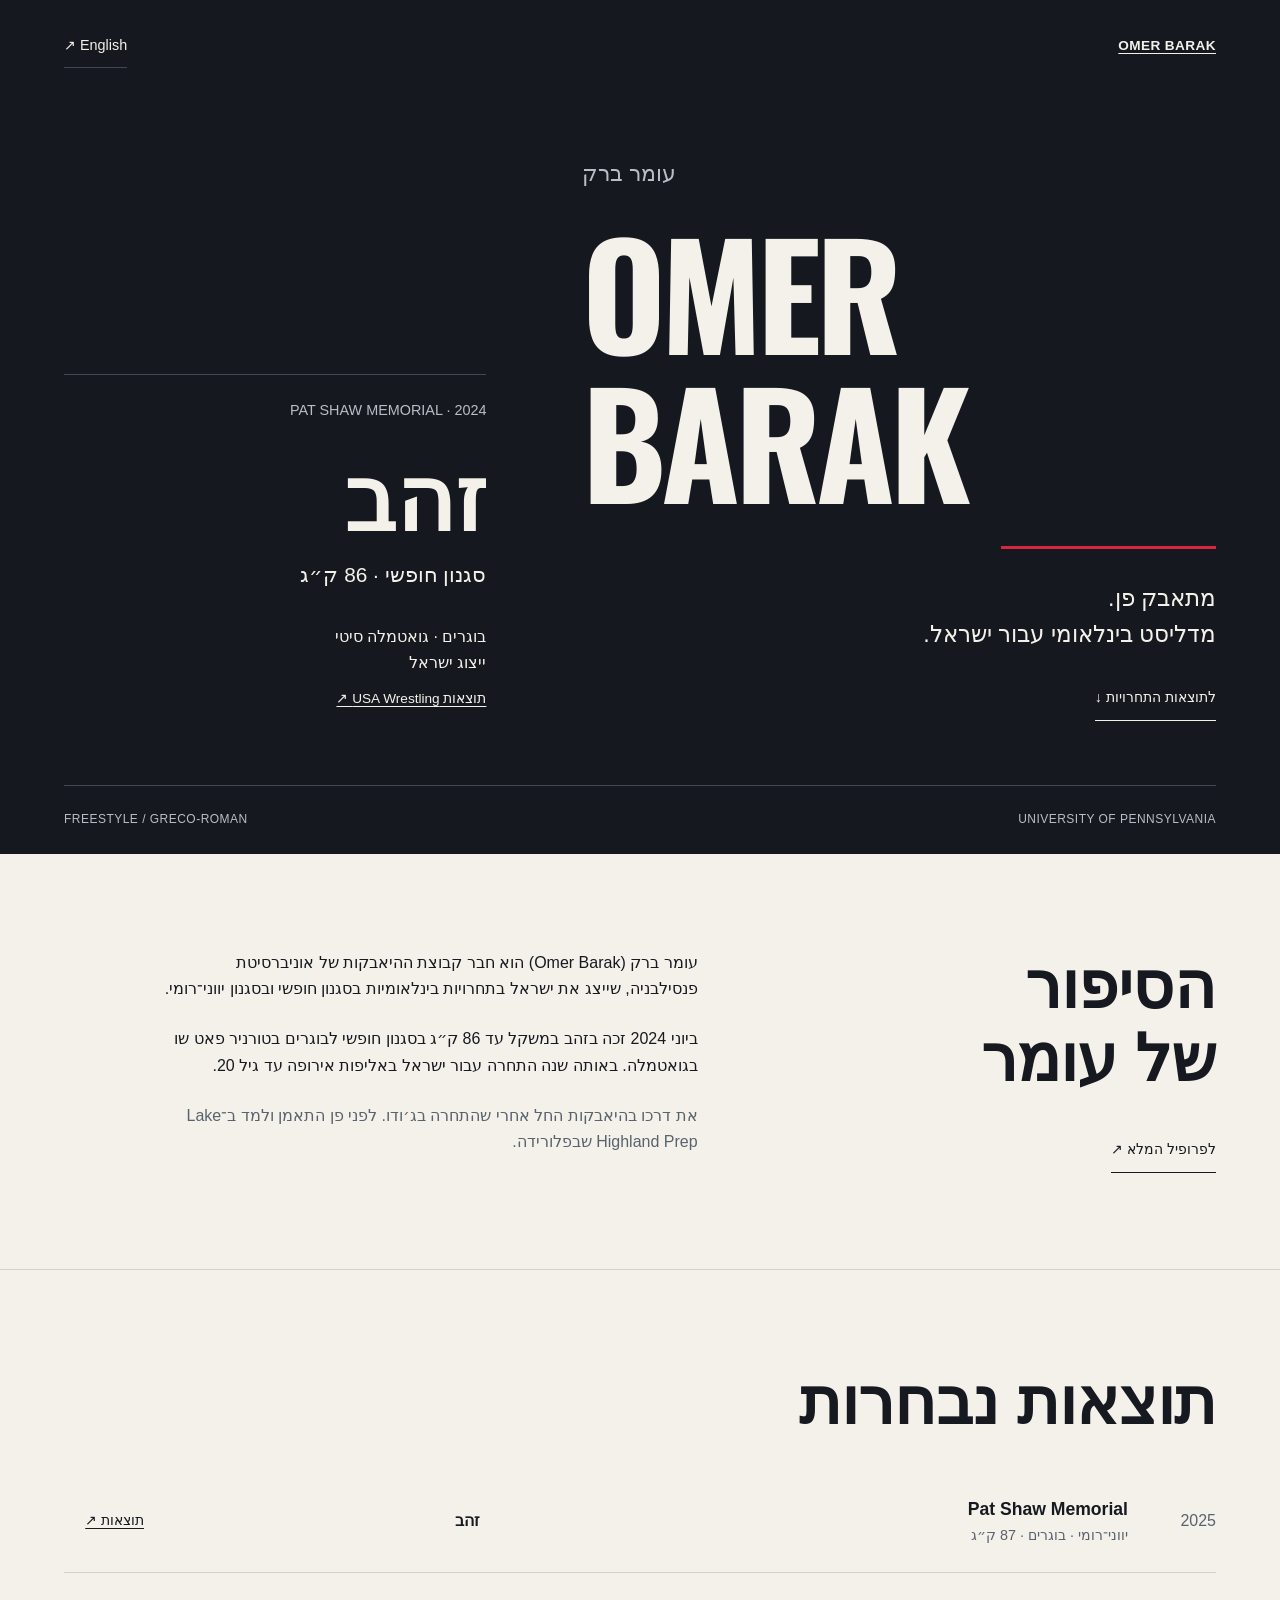
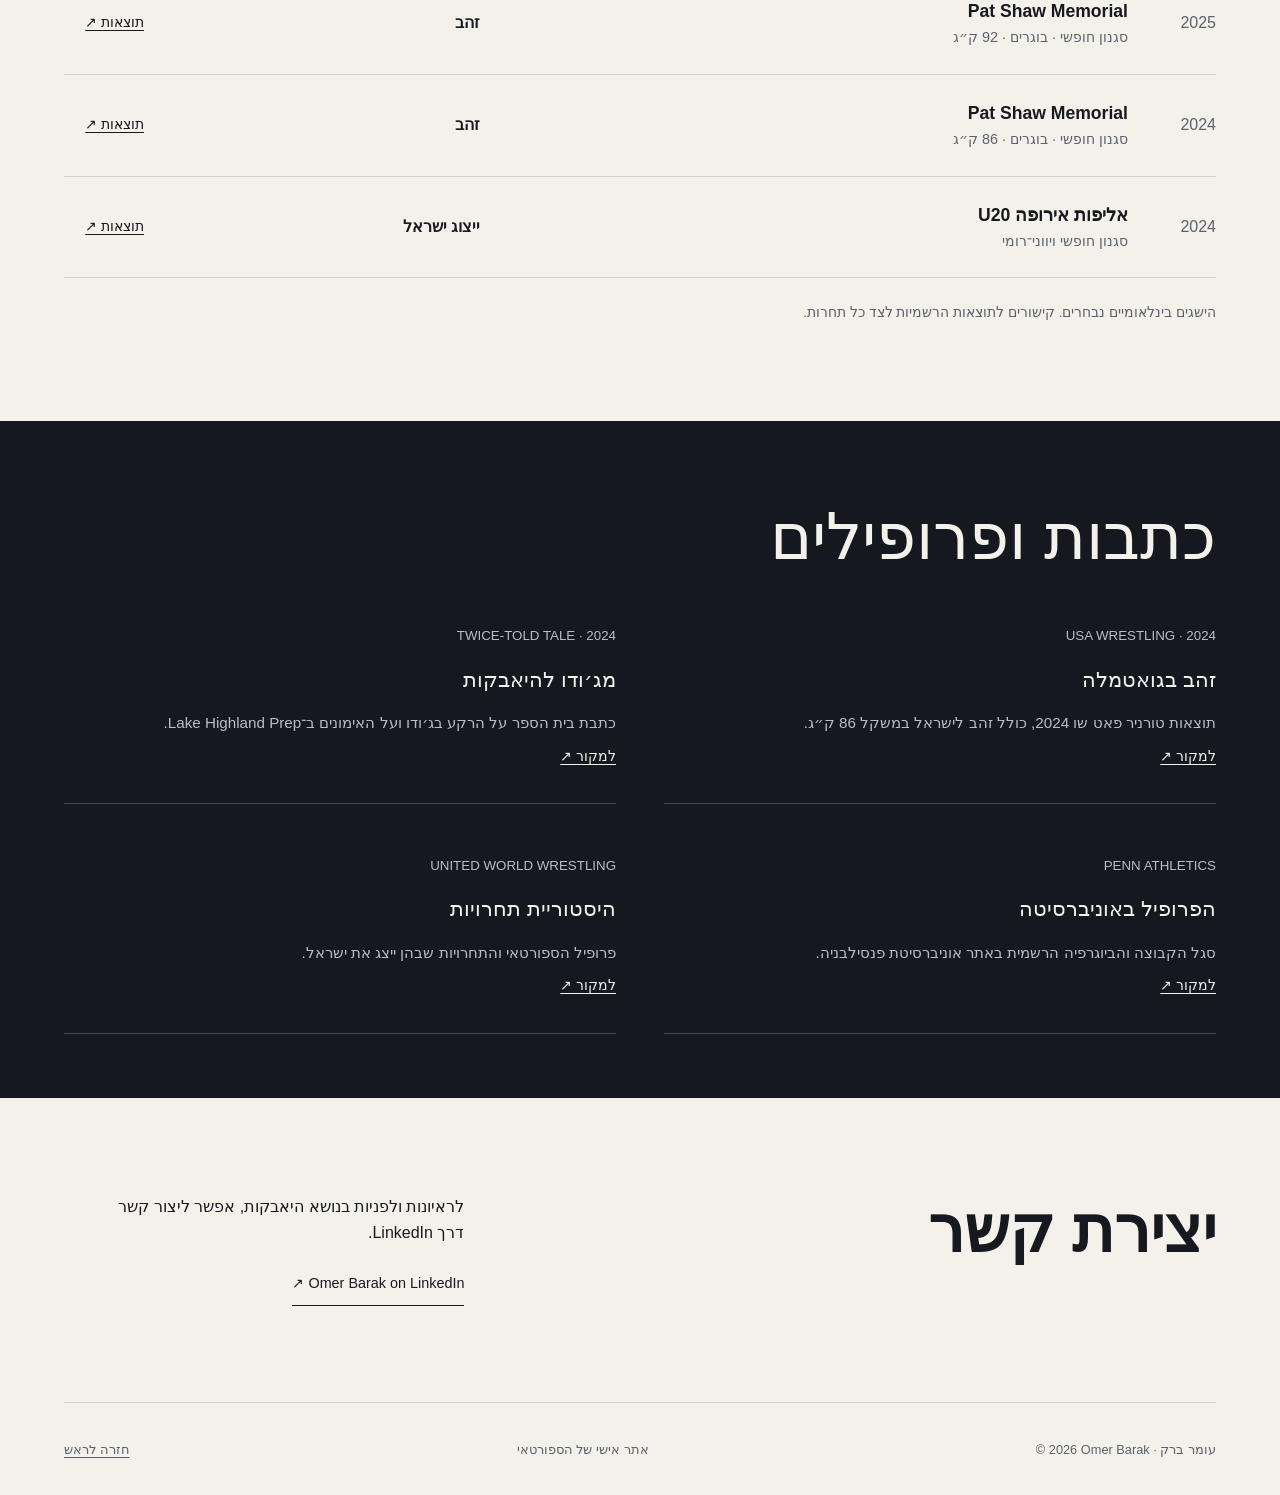
==== he/index.html @ 81576418 "Build bilingual Omer Barak athlete website" ====
<!doctype html>
<html lang="he" dir="rtl">
<head><meta charset="utf-8"><meta name="viewport" content="width=device-width,initial-scale=1">
<title>עומר ברק (Omer Barak) | היאבקות, ישראל ופן</title><meta name="description" content="עומר ברק (Omer Barak), מתאבק אוניברסיטת פנסילבניה שייצג את ישראל. הישגים בינלאומיים, תוצאות וכתבות."><meta name="robots" content="index,follow">
<link rel="canonical" href="https://omerbarak2005.github.io/omer-barak-wrestling/he/"><link rel="alternate" hreflang="en" href="https://omerbarak2005.github.io/omer-barak-wrestling/"><link rel="alternate" hreflang="he" href="https://omerbarak2005.github.io/omer-barak-wrestling/he/"><link rel="alternate" hreflang="x-default" href="https://omerbarak2005.github.io/omer-barak-wrestling/">
<meta property="og:type" content="profile"><meta property="og:title" content="עומר ברק (Omer Barak) | היאבקות, ישראל ופן"><meta property="og:description" content="עומר ברק (Omer Barak), מתאבק אוניברסיטת פנסילבניה שייצג את ישראל. הישגים בינלאומיים, תוצאות וכתבות."><meta property="og:url" content="https://omerbarak2005.github.io/omer-barak-wrestling/he/"><meta property="og:site_name" content="Omer Barak"><meta property="og:locale" content="he_IL"><meta name="twitter:card" content="summary_large_image"><meta property="og:image" content="https://omerbarak2005.github.io/omer-barak-wrestling/social.png"><meta property="og:image:width" content="1200"><meta property="og:image:height" content="630"><meta property="og:image:alt" content="Omer Barak, Penn wrestling and Israel">
<link rel="icon" href="../favicon.svg" type="image/svg+xml"><link rel="preconnect" href="https://fonts.googleapis.com"><link rel="preconnect" href="https://fonts.gstatic.com" crossorigin><link href="https://fonts.googleapis.com/css2?family=Libre+Franklin:wght@400;500;600;700&family=Oswald:wght@500;600;700&display=swap" rel="stylesheet"><link rel="stylesheet" href="../style.css">
<script type="application/ld+json">{"@context": "https://schema.org", "@graph": [{"@type": "Person", "@id": "https://omerbarak2005.github.io/omer-barak-wrestling/#omer-barak", "name": "Omer Barak", "alternateName": "עומר ברק", "url": "https://omerbarak2005.github.io/omer-barak-wrestling/", "description": "Penn wrestler who has represented Israel internationally.", "memberOf": {"@type": "SportsTeam", "name": "University of Pennsylvania Wrestling"}, "sameAs": ["https://pennathletics.com/sports/wrestling/roster/omer-barak/26127", "https://uww.org/athletes-results/omer-barak-195682-profile", "https://www.linkedin.com/in/omerbarak2005"]}, {"@type": "ProfilePage", "@id": "https://omerbarak2005.github.io/omer-barak-wrestling/he/#page", "url": "https://omerbarak2005.github.io/omer-barak-wrestling/he/", "inLanguage": "he", "name": "עומר ברק (Omer Barak) | היאבקות, ישראל ופן", "mainEntity": {"@id": "https://omerbarak2005.github.io/omer-barak-wrestling/#omer-barak"}}]}</script></head>
<body><a class="skip" href="#main">דלגו לתוכן</a>
<div class="dark"><header class="wrap nav"><a class="wordmark" href="../he/" dir="ltr">OMER BARAK</a><a class="lang" href="../" lang="en">English ↗</a></header></div>
<main id="main"><div class="dark"><section class="wrap hero" aria-label="פרופיל הספורטאי"><div><p class="name-he" dir="ltr">עומר ברק</p><h1 dir="ltr"><span>OMER</span><span>BARAK</span></h1><div class="baseline"></div><p class="lead">מתאבק פן.<br>מדליסט בינלאומי עבור ישראל.</p><a href="#results" class="button">לתוצאות התחרויות ↓</a></div><aside class="result-focus"><p class="event">PAT SHAW MEMORIAL · 2024</p><strong>זהב</strong><p class="weight">סגנון חופשי · 86 ק״ג</p><p>בוגרים · גואטמלה סיטי<br>ייצוג ישראל</p><a href="https://www.themat.com/news/2024/june/08/lavallee-conner-claim-golds-as-five-usa-athletes-win-medal-at-pat-shaw-memorial-in-guatemala" class="source">תוצאות USA Wrestling ↗</a></aside></section><div class="wrap"><div class="hero-bottom"><span>UNIVERSITY OF PENNSYLVANIA</span><span>FREESTYLE / GRECO-ROMAN</span></div></div></div>
<section class="wrap section intro"><div><h2>הסיפור של עומר</h2><a href="profile/" class="button">לפרופיל המלא ↗</a></div><div><p>עומר ברק (Omer Barak) הוא חבר קבוצת ההיאבקות של אוניברסיטת פנסילבניה, שייצג את ישראל בתחרויות בינלאומיות בסגנון חופשי ובסגנון יווני־רומי.</p><p>ביוני 2024 זכה בזהב במשקל עד 86 ק״ג בסגנון חופשי לבוגרים בטורניר פאט שו בגואטמלה. באותה שנה התחרה עבור ישראל באליפות אירופה עד גיל 20.</p><p class="secondary">את דרכו בהיאבקות החל אחרי שהתחרה בג׳ודו. לפני פן התאמן ולמד ב־Lake Highland Prep שבפלורידה.</p></div></section>
<section class="wrap section results" id="results"><h2>תוצאות נבחרות</h2><div class="result-row"><span class="result-year">2025</span><div class="result-main"><h3>Pat Shaw Memorial</h3><p>יווני־רומי · בוגרים · 87 ק״ג</p></div><span class="placing">זהב</span><a href="https://whatsmat.uww.org/daten.php?spid=5191899110E047649A017F557B4423ED" class="source">תוצאות ↗</a></div><div class="result-row"><span class="result-year">2025</span><div class="result-main"><h3>Pat Shaw Memorial</h3><p>סגנון חופשי · בוגרים · 92 ק״ג</p></div><span class="placing">זהב</span><a href="https://whatsmat.uww.org/daten.php?spid=5191899110E047649A017F557B4423ED" class="source">תוצאות ↗</a></div><div class="result-row"><span class="result-year">2024</span><div class="result-main"><h3>Pat Shaw Memorial</h3><p>סגנון חופשי · בוגרים · 86 ק״ג</p></div><span class="placing">זהב</span><a href="https://www.themat.com/news/2024/june/08/lavallee-conner-claim-golds-as-five-usa-athletes-win-medal-at-pat-shaw-memorial-in-guatemala" class="source">תוצאות ↗</a></div><div class="result-row"><span class="result-year">2024</span><div class="result-main"><h3>אליפות אירופה U20</h3><p>סגנון חופשי ויווני־רומי</p></div><span class="placing">ייצוג ישראל</span><a href="https://whatsmat.uww.org/daten.php?spid=5191899110E047649A017F557B4423ED" class="source">תוצאות ↗</a></div><p class="section-note">הישגים בינלאומיים נבחרים. קישורים לתוצאות הרשמיות לצד כל תחרות.</p></section>
<section class="dark coverage"><div class="wrap"><h2>כתבות ופרופילים</h2><div class="coverage-grid"><div class="coverage-item"><small>USA WRESTLING · 2024</small><h3>זהב בגואטמלה</h3><p>תוצאות טורניר פאט שו 2024, כולל זהב לישראל במשקל 86 ק״ג.</p><a href="https://www.themat.com/news/2024/june/08/lavallee-conner-claim-golds-as-five-usa-athletes-win-medal-at-pat-shaw-memorial-in-guatemala" class="source">למקור ↗</a></div><div class="coverage-item"><small>TWICE-TOLD TALE · 2024</small><h3>מג׳ודו להיאבקות</h3><p>כתבת בית הספר על הרקע בג׳ודו ועל האימונים ב־Lake Highland Prep.</p><a href="https://resources.finalsite.net/images/v1709041255/lhpsorg/sykvbr8eqyfkzq1mrn2i/Twice-ToldTale-March-2024.pdf#page=8" class="source">למקור ↗</a></div><div class="coverage-item"><small>PENN ATHLETICS</small><h3>הפרופיל באוניברסיטה</h3><p>סגל הקבוצה והביוגרפיה הרשמית באתר אוניברסיטת פנסילבניה.</p><a href="https://pennathletics.com/sports/wrestling/roster/omer-barak/26127" class="source">למקור ↗</a></div><div class="coverage-item"><small>UNITED WORLD WRESTLING</small><h3>היסטוריית תחרויות</h3><p>פרופיל הספורטאי והתחרויות שבהן ייצג את ישראל.</p><a href="https://uww.org/athletes-results/omer-barak-195682-profile" class="source">למקור ↗</a></div></div></div></section>
<section class="wrap section contact"><h2>יצירת קשר</h2><div><p>לראיונות ולפניות בנושא היאבקות, אפשר ליצור קשר דרך LinkedIn.</p><a href="https://www.linkedin.com/in/omerbarak2005" class="button">Omer Barak on LinkedIn ↗</a></div></section></main>
<div class="wrap"><footer><span dir="ltr">© 2026 Omer Barak · עומר ברק</span><span>אתר אישי של הספורטאי</span><a href="../he/" class="">חזרה לראש</a></footer></div></body></html>
---- style.css ----
/* Hallmark: Split Studio; editorial; Founder/Sport; N9 edge nav; Ft2 inline footer.
   Audience: people researching Omer; purpose: athlete identity and sourced results.
   Pre-emit critique: P5 H5 E4 S4 R5 V4. */
@import url('./tokens.css');
* { box-sizing: border-box; }
html { overflow-x: clip; scroll-behavior: smooth; }
body { margin: 0; overflow-x: clip; color: var(--color-ink); background: var(--color-paper); font-family: var(--font-body); font-size: 1rem; line-height: 1.65; -webkit-font-smoothing: antialiased; }
body:lang(he) { font-family: var(--font-hebrew); }
a { color: inherit; text-underline-offset: .25em; }
a:hover { text-decoration-thickness: 2px; }
a:active { opacity: .75; }
a:focus-visible { outline: 3px solid var(--color-focus); outline-offset: 5px; }
a[aria-disabled=true] { opacity: .5; pointer-events: none; }
h1,h2,h3,p,figure { margin: 0; }
h1,h2,h3 { font-style: normal; text-wrap: balance; overflow-wrap: anywhere; min-width: 0; }
p { text-wrap: pretty; }
.wrap { width: min(100%, 1440px); margin-inline: auto; padding-inline: var(--gutter); }
.dark { background: var(--color-dark); color: var(--color-paper); }
.skip { position: absolute; inset-block-start: -100px; inset-inline-start: var(--gutter); background: var(--color-paper); color: var(--color-ink); padding: var(--space-sm); z-index: 10; }
.skip:focus { inset-block-start: var(--space-sm); }
.nav { display: flex; align-items: center; justify-content: space-between; gap: var(--space-sm); padding-block: var(--space-md); }
.wordmark { font-weight: 700; font-size: .85rem; letter-spacing: .03em; }
.nav a, .button, footer a { display: inline-flex; align-items: center; min-height: 44px; white-space: nowrap; }
.lang { font-size: .9rem; text-decoration: none; border-bottom: 1px solid var(--color-dark-rule); }
.hero { padding-block: var(--space-xl) var(--space-2xl); display: grid; gap: var(--space-xl); }
.hero h1 { font-family: var(--font-display); font-size: clamp(5rem, 11.2vw, 10.75rem); font-weight: 700; line-height: 1.04; letter-spacing: -.035em; }
.hero h1 span { display: block; }
.name-he { font-family: var(--font-hebrew); font-size: 1.35rem; color: var(--color-muted-dark); margin-block-end: var(--space-md); }
.baseline { width: 34%; height: 3px; background: var(--color-accent); margin-block: var(--space-lg); }
.lead { font-size: clamp(1.1rem, 2vw, 1.45rem); max-width: 32rem; line-height: 1.55; }
.hero .button { margin-block-start: var(--space-md); }
.button { text-decoration: none; gap: var(--space-sm); padding-block: var(--space-xs); font-size: .9rem; border-bottom: 1px solid currentColor; transition: transform var(--dur-micro) var(--ease-out); }
.button:active { transform: scale(.96); }
.result-focus { align-self: end; border-top: 1px solid var(--color-dark-rule); padding-block-start: var(--space-md); }
.result-focus .event { color: var(--color-muted-dark); font-size: .9rem; }
.result-focus strong { display: block; font-family: var(--font-display); font-size: clamp(4.5rem, 7vw, 7rem); font-weight: 600; line-height: 1.15; margin-block: var(--space-sm); }
.result-focus .weight { font-size: 1.3rem; margin-block-end: var(--space-lg); }
.source { display: inline-flex; min-height: 44px; align-items: center; font-size: .85rem; }
.hero-bottom { display: flex; justify-content: space-between; gap: var(--space-sm); flex-wrap: wrap; border-top: 1px solid var(--color-dark-rule); padding-block: var(--space-md); color: var(--color-muted-dark); font-size: .75rem; letter-spacing: .04em; }
.section { padding-block: var(--space-2xl); }
.section h2 { font-family: var(--font-display); font-size: clamp(2.5rem, 5vw, 4rem); font-weight: 500; line-height: 1.15; margin-block-end: var(--space-lg); }
:lang(he) .section h2, :lang(he) .article h1 { font-family: var(--font-hebrew); font-weight: 700; }
.intro { display: grid; gap: var(--space-lg); }
.intro p { max-width: 60ch; }
.intro p+p { margin-block-start: var(--space-md); }
.secondary { color: var(--color-muted); }
.results { border-top: 1px solid var(--color-rule); }
.result-row { display: grid; grid-template-columns: 3.5rem minmax(0,1fr); gap: var(--space-xs) var(--space-md); padding-block: var(--space-md); border-bottom: 1px solid var(--color-rule); font-variant-numeric: tabular-nums; }
.result-year { color: var(--color-muted); }
.result-main h3 { font-size: 1.1rem; font-weight: 600; }
.result-main p { color: var(--color-muted); font-size: .9rem; }
.placing { grid-column: 2; font-weight: 600; }
.result-row .source { grid-column: 2; }
.section-note { font-size: .85rem; color: var(--color-muted); margin-block-start: var(--space-md); max-width: 65ch; }
.coverage { padding-block: var(--space-2xl); }
.coverage h2 { font-family: var(--font-display); font-size: clamp(2.5rem,5vw,4rem); font-weight: 500; margin-block-end: var(--space-lg); }
.coverage:lang(he) h2 { font-family: var(--font-hebrew); }
.coverage-grid { display: grid; gap: var(--space-lg); }
.coverage-item { padding-block-end: var(--space-md); border-bottom: 1px solid var(--color-dark-rule); }
.coverage-item small { color: var(--color-muted-dark); }
.coverage-item h3 { font-size: 1.3rem; margin-block: var(--space-sm); line-height: 1.4; font-weight: 500; }
.coverage-item p { color: var(--color-muted-dark); font-size: .95rem; }
.contact { display: flex; justify-content: space-between; align-items: start; flex-wrap: wrap; gap: var(--space-lg); }
.contact h2 { margin: 0; }
.contact p { max-width: 45ch; margin-block-end: var(--space-sm); }
footer { border-top: 1px solid var(--color-rule); display: flex; flex-wrap: wrap; justify-content: space-between; align-items: center; gap: var(--space-sm); padding-block: var(--space-md); font-size: .8rem; color: var(--color-muted); }
.article { max-width: 54rem; margin: auto; padding-block: var(--space-2xl); }
.article h1 { font-family: var(--font-display); font-size: clamp(2.5rem,6vw,4.8rem); line-height: 1.15; margin-block: var(--space-md) var(--space-xl); }
.article p { margin-block: var(--space-md); max-width: 65ch; }
.article .byline { color: var(--color-muted); font-size: .85rem; }
.article h2 { font-size: 1.35rem; margin-block-start: var(--space-xl); }
.article li { margin-block: var(--space-sm); }
@media(min-width:48rem) {
 .hero { grid-template-columns: minmax(0,1.5fr) minmax(0,1fr); gap: var(--space-3xl); padding-block: var(--space-2xl); }
 .intro { grid-template-columns: minmax(0,1fr) minmax(0,1.5fr); gap: var(--space-3xl); }
 .result-row { grid-template-columns: 4rem minmax(0,2fr) minmax(0,1fr) 5rem; align-items:center; }
 .placing,.result-row .source { grid-column: auto; }
 .coverage-grid { grid-template-columns: repeat(2,minmax(0,1fr)); gap: var(--space-xl); }
 .section { padding-block: var(--space-3xl); }
}
@media(prefers-reduced-motion:reduce) { html { scroll-behavior:auto; } *,*::before,*::after { transition:none!important; animation:none!important; } .button:active { transform:none; } }
@media print { .dark { background:var(--color-paper); color:var(--color-ink); } .nav,.hero-bottom,.button { display:none; } .section,.coverage { padding-block:var(--space-lg); } }
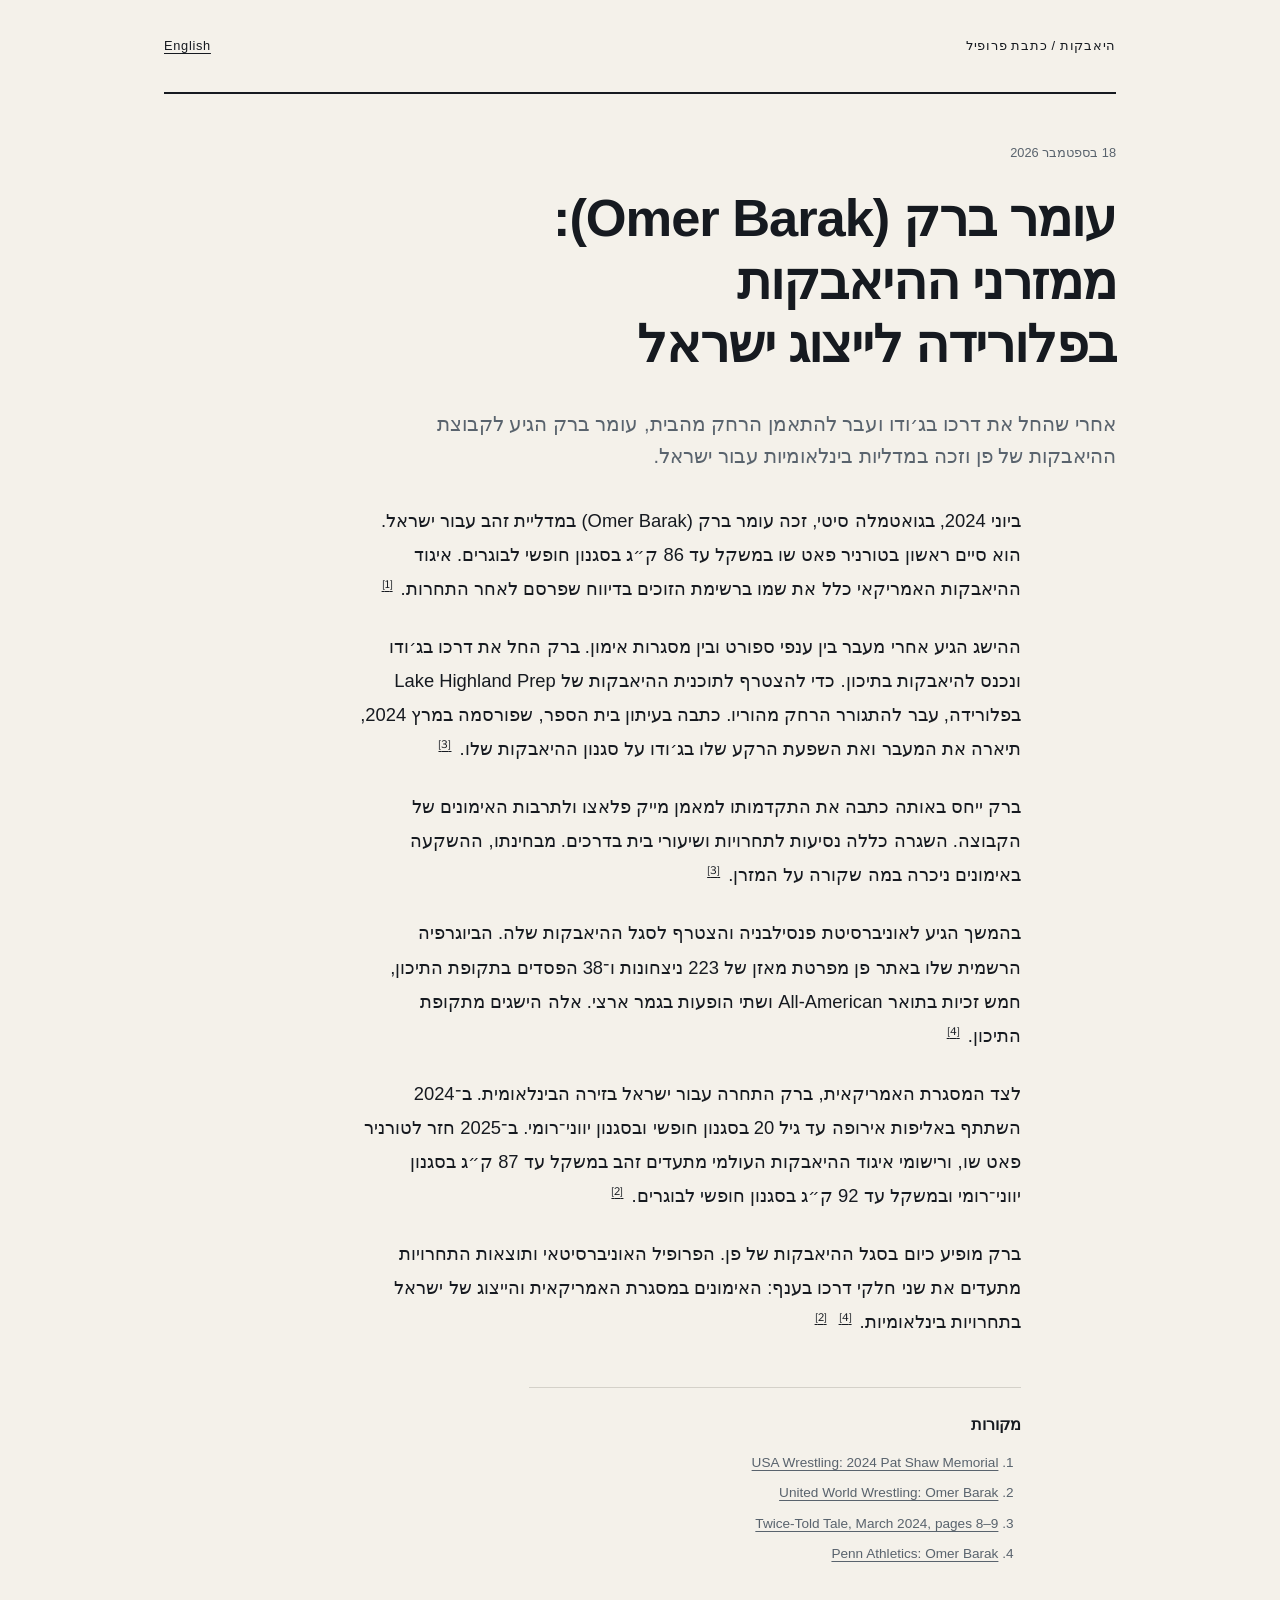
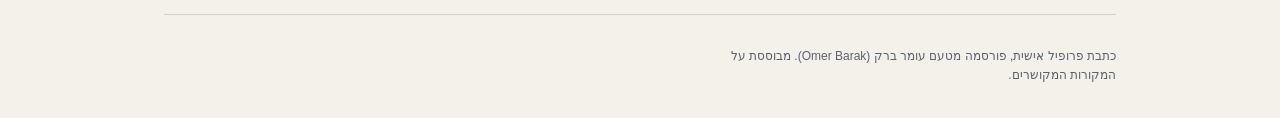
==== commit 6e897d81: "Replace athlete portfolio with bilingual feature article" ====
--- a/he/index.html
+++ b/he/index.html
@@ -1,16 +1,6 @@
-<!doctype html>
-<html lang="he" dir="rtl">
-<head><meta charset="utf-8"><meta name="viewport" content="width=device-width,initial-scale=1">
-<title>עומר ברק (Omer Barak) | היאבקות, ישראל ופן</title><meta name="description" content="עומר ברק (Omer Barak), מתאבק אוניברסיטת פנסילבניה שייצג את ישראל. הישגים בינלאומיים, תוצאות וכתבות."><meta name="robots" content="index,follow">
-<link rel="canonical" href="https://omerbarak2005.github.io/omer-barak-wrestling/he/"><link rel="alternate" hreflang="en" href="https://omerbarak2005.github.io/omer-barak-wrestling/"><link rel="alternate" hreflang="he" href="https://omerbarak2005.github.io/omer-barak-wrestling/he/"><link rel="alternate" hreflang="x-default" href="https://omerbarak2005.github.io/omer-barak-wrestling/">
-<meta property="og:type" content="profile"><meta property="og:title" content="עומר ברק (Omer Barak) | היאבקות, ישראל ופן"><meta property="og:description" content="עומר ברק (Omer Barak), מתאבק אוניברסיטת פנסילבניה שייצג את ישראל. הישגים בינלאומיים, תוצאות וכתבות."><meta property="og:url" content="https://omerbarak2005.github.io/omer-barak-wrestling/he/"><meta property="og:site_name" content="Omer Barak"><meta property="og:locale" content="he_IL"><meta name="twitter:card" content="summary_large_image"><meta property="og:image" content="https://omerbarak2005.github.io/omer-barak-wrestling/social.png"><meta property="og:image:width" content="1200"><meta property="og:image:height" content="630"><meta property="og:image:alt" content="Omer Barak, Penn wrestling and Israel">
-<link rel="icon" href="../favicon.svg" type="image/svg+xml"><link rel="preconnect" href="https://fonts.googleapis.com"><link rel="preconnect" href="https://fonts.gstatic.com" crossorigin><link href="https://fonts.googleapis.com/css2?family=Libre+Franklin:wght@400;500;600;700&family=Oswald:wght@500;600;700&display=swap" rel="stylesheet"><link rel="stylesheet" href="../style.css">
-<script type="application/ld+json">{"@context": "https://schema.org", "@graph": [{"@type": "Person", "@id": "https://omerbarak2005.github.io/omer-barak-wrestling/#omer-barak", "name": "Omer Barak", "alternateName": "עומר ברק", "url": "https://omerbarak2005.github.io/omer-barak-wrestling/", "description": "Penn wrestler who has represented Israel internationally.", "memberOf": {"@type": "SportsTeam", "name": "University of Pennsylvania Wrestling"}, "sameAs": ["https://pennathletics.com/sports/wrestling/roster/omer-barak/26127", "https://uww.org/athletes-results/omer-barak-195682-profile", "https://www.linkedin.com/in/omerbarak2005"]}, {"@type": "ProfilePage", "@id": "https://omerbarak2005.github.io/omer-barak-wrestling/he/#page", "url": "https://omerbarak2005.github.io/omer-barak-wrestling/he/", "inLanguage": "he", "name": "עומר ברק (Omer Barak) | היאבקות, ישראל ופן", "mainEntity": {"@id": "https://omerbarak2005.github.io/omer-barak-wrestling/#omer-barak"}}]}</script></head>
-<body><a class="skip" href="#main">דלגו לתוכן</a>
-<div class="dark"><header class="wrap nav"><a class="wordmark" href="../he/" dir="ltr">OMER BARAK</a><a class="lang" href="../" lang="en">English ↗</a></header></div>
-<main id="main"><div class="dark"><section class="wrap hero" aria-label="פרופיל הספורטאי"><div><p class="name-he" dir="ltr">עומר ברק</p><h1 dir="ltr"><span>OMER</span><span>BARAK</span></h1><div class="baseline"></div><p class="lead">מתאבק פן.<br>מדליסט בינלאומי עבור ישראל.</p><a href="#results" class="button">לתוצאות התחרויות ↓</a></div><aside class="result-focus"><p class="event">PAT SHAW MEMORIAL · 2024</p><strong>זהב</strong><p class="weight">סגנון חופשי · 86 ק״ג</p><p>בוגרים · גואטמלה סיטי<br>ייצוג ישראל</p><a href="https://www.themat.com/news/2024/june/08/lavallee-conner-claim-golds-as-five-usa-athletes-win-medal-at-pat-shaw-memorial-in-guatemala" class="source">תוצאות USA Wrestling ↗</a></aside></section><div class="wrap"><div class="hero-bottom"><span>UNIVERSITY OF PENNSYLVANIA</span><span>FREESTYLE / GRECO-ROMAN</span></div></div></div>
-<section class="wrap section intro"><div><h2>הסיפור של עומר</h2><a href="profile/" class="button">לפרופיל המלא ↗</a></div><div><p>עומר ברק (Omer Barak) הוא חבר קבוצת ההיאבקות של אוניברסיטת פנסילבניה, שייצג את ישראל בתחרויות בינלאומיות בסגנון חופשי ובסגנון יווני־רומי.</p><p>ביוני 2024 זכה בזהב במשקל עד 86 ק״ג בסגנון חופשי לבוגרים בטורניר פאט שו בגואטמלה. באותה שנה התחרה עבור ישראל באליפות אירופה עד גיל 20.</p><p class="secondary">את דרכו בהיאבקות החל אחרי שהתחרה בג׳ודו. לפני פן התאמן ולמד ב־Lake Highland Prep שבפלורידה.</p></div></section>
-<section class="wrap section results" id="results"><h2>תוצאות נבחרות</h2><div class="result-row"><span class="result-year">2025</span><div class="result-main"><h3>Pat Shaw Memorial</h3><p>יווני־רומי · בוגרים · 87 ק״ג</p></div><span class="placing">זהב</span><a href="https://whatsmat.uww.org/daten.php?spid=5191899110E047649A017F557B4423ED" class="source">תוצאות ↗</a></div><div class="result-row"><span class="result-year">2025</span><div class="result-main"><h3>Pat Shaw Memorial</h3><p>סגנון חופשי · בוגרים · 92 ק״ג</p></div><span class="placing">זהב</span><a href="https://whatsmat.uww.org/daten.php?spid=5191899110E047649A017F557B4423ED" class="source">תוצאות ↗</a></div><div class="result-row"><span class="result-year">2024</span><div class="result-main"><h3>Pat Shaw Memorial</h3><p>סגנון חופשי · בוגרים · 86 ק״ג</p></div><span class="placing">זהב</span><a href="https://www.themat.com/news/2024/june/08/lavallee-conner-claim-golds-as-five-usa-athletes-win-medal-at-pat-shaw-memorial-in-guatemala" class="source">תוצאות ↗</a></div><div class="result-row"><span class="result-year">2024</span><div class="result-main"><h3>אליפות אירופה U20</h3><p>סגנון חופשי ויווני־רומי</p></div><span class="placing">ייצוג ישראל</span><a href="https://whatsmat.uww.org/daten.php?spid=5191899110E047649A017F557B4423ED" class="source">תוצאות ↗</a></div><p class="section-note">הישגים בינלאומיים נבחרים. קישורים לתוצאות הרשמיות לצד כל תחרות.</p></section>
-<section class="dark coverage"><div class="wrap"><h2>כתבות ופרופילים</h2><div class="coverage-grid"><div class="coverage-item"><small>USA WRESTLING · 2024</small><h3>זהב בגואטמלה</h3><p>תוצאות טורניר פאט שו 2024, כולל זהב לישראל במשקל 86 ק״ג.</p><a href="https://www.themat.com/news/2024/june/08/lavallee-conner-claim-golds-as-five-usa-athletes-win-medal-at-pat-shaw-memorial-in-guatemala" class="source">למקור ↗</a></div><div class="coverage-item"><small>TWICE-TOLD TALE · 2024</small><h3>מג׳ודו להיאבקות</h3><p>כתבת בית הספר על הרקע בג׳ודו ועל האימונים ב־Lake Highland Prep.</p><a href="https://resources.finalsite.net/images/v1709041255/lhpsorg/sykvbr8eqyfkzq1mrn2i/Twice-ToldTale-March-2024.pdf#page=8" class="source">למקור ↗</a></div><div class="coverage-item"><small>PENN ATHLETICS</small><h3>הפרופיל באוניברסיטה</h3><p>סגל הקבוצה והביוגרפיה הרשמית באתר אוניברסיטת פנסילבניה.</p><a href="https://pennathletics.com/sports/wrestling/roster/omer-barak/26127" class="source">למקור ↗</a></div><div class="coverage-item"><small>UNITED WORLD WRESTLING</small><h3>היסטוריית תחרויות</h3><p>פרופיל הספורטאי והתחרויות שבהן ייצג את ישראל.</p><a href="https://uww.org/athletes-results/omer-barak-195682-profile" class="source">למקור ↗</a></div></div></div></section>
-<section class="wrap section contact"><h2>יצירת קשר</h2><div><p>לראיונות ולפניות בנושא היאבקות, אפשר ליצור קשר דרך LinkedIn.</p><a href="https://www.linkedin.com/in/omerbarak2005" class="button">Omer Barak on LinkedIn ↗</a></div></section></main>
-<div class="wrap"><footer><span dir="ltr">© 2026 Omer Barak · עומר ברק</span><span>אתר אישי של הספורטאי</span><a href="../he/" class="">חזרה לראש</a></footer></div></body></html>+<!doctype html><html lang="he" dir="rtl"><head>
+<meta charset="utf-8"><meta name="viewport" content="width=device-width,initial-scale=1"><title>עומר ברק (Omer Barak): ממזרני ההיאבקות בפלורידה לייצוג ישראל</title><meta name="description" content="אחרי שהחל את דרכו בג׳ודו ועבר להתאמן הרחק מהבית, עומר ברק הגיע לקבוצת ההיאבקות של פן וזכה במדליות בינלאומיות עבור ישראל."><meta name="robots" content="index,follow"><link rel="canonical" href="https://omerbarak2005.github.io/omer-barak-wrestling/he/"><link rel="alternate" hreflang="en" href="https://omerbarak2005.github.io/omer-barak-wrestling/"><link rel="alternate" hreflang="he" href="https://omerbarak2005.github.io/omer-barak-wrestling/he/"><link rel="alternate" hreflang="x-default" href="https://omerbarak2005.github.io/omer-barak-wrestling/">
+<meta property="og:type" content="article"><meta property="og:title" content="עומר ברק (Omer Barak): ממזרני ההיאבקות בפלורידה לייצוג ישראל"><meta property="og:description" content="אחרי שהחל את דרכו בג׳ודו ועבר להתאמן הרחק מהבית, עומר ברק הגיע לקבוצת ההיאבקות של פן וזכה במדליות בינלאומיות עבור ישראל."><meta property="og:url" content="https://omerbarak2005.github.io/omer-barak-wrestling/he/"><meta property="og:image" content="https://omerbarak2005.github.io/omer-barak-wrestling/social.png"><meta property="og:image:width" content="1200"><meta property="og:image:height" content="630"><meta name="twitter:card" content="summary_large_image"><link rel="icon" href="../favicon.svg"><link rel="preconnect" href="https://fonts.googleapis.com"><link rel="preconnect" href="https://fonts.gstatic.com" crossorigin><link href="https://fonts.googleapis.com/css2?family=Libre+Baskerville:wght@400;700&family=Libre+Franklin:wght@400;500;600;700&display=swap" rel="stylesheet"><link rel="stylesheet" href="../style.css"><script type="application/ld+json">{"@context": "https://schema.org", "@type": "Article", "headline": "עומר ברק (Omer Barak): ממזרני ההיאבקות בפלורידה לייצוג ישראל", "description": "אחרי שהחל את דרכו בג׳ודו ועבר להתאמן הרחק מהבית, עומר ברק הגיע לקבוצת ההיאבקות של פן וזכה במדליות בינלאומיות עבור ישראל.", "inLanguage": "he", "datePublished": "2026-09-18", "dateModified": "2026-09-18", "mainEntityOfPage": "https://omerbarak2005.github.io/omer-barak-wrestling/he/", "about": {"@type": "Person", "name": "Omer Barak", "alternateName": "עומר ברק", "sameAs": ["https://pennathletics.com/sports/wrestling/roster/omer-barak/26127", "https://whatsmat.uww.org/daten.php?spid=5191899110E047649A017F557B4423ED"]}, "publisher": {"@type": "Person", "name": "Omer Barak"}, "image": "https://omerbarak2005.github.io/omer-barak-wrestling/social.png"}</script></head>
+<body class="feature-page"><a class="skip" href="#main">דלגו לכתבה</a><div class="feature-shell"><header class="feature-masthead"><span>היאבקות / כתבת פרופיל</span><a href="../" lang="en">English</a></header>
+<main id="main"><article><header class="feature-title"><p class="feature-date">18 בספטמבר 2026</p><h1>עומר ברק (Omer Barak): ממזרני ההיאבקות בפלורידה לייצוג ישראל</h1><p class="feature-deck">אחרי שהחל את דרכו בג׳ודו ועבר להתאמן הרחק מהבית, עומר ברק הגיע לקבוצת ההיאבקות של פן וזכה במדליות בינלאומיות עבור ישראל.</p></header><div class="feature-prose"><p>ביוני 2024, בגואטמלה סיטי, זכה עומר ברק (Omer Barak) במדליית זהב עבור ישראל. הוא סיים ראשון בטורניר פאט שו במשקל עד 86 ק״ג בסגנון חופשי לבוגרים. איגוד ההיאבקות האמריקאי כלל את שמו ברשימת הזוכים בדיווח שפרסם לאחר התחרות.<sup><a href="#source-1" aria-label="Source 1">[1]</a></sup></p><p>ההישג הגיע אחרי מעבר בין ענפי ספורט ובין מסגרות אימון. ברק החל את דרכו בג׳ודו ונכנס להיאבקות בתיכון. כדי להצטרף לתוכנית ההיאבקות של Lake Highland Prep בפלורידה, עבר להתגורר הרחק מהוריו. כתבה בעיתון בית הספר, שפורסמה במרץ 2024, תיארה את המעבר ואת השפעת הרקע שלו בג׳ודו על סגנון ההיאבקות שלו.<sup><a href="#source-3" aria-label="Source 3">[3]</a></sup></p><p>ברק ייחס באותה כתבה את התקדמותו למאמן מייק פלאצו ולתרבות האימונים של הקבוצה. השגרה כללה נסיעות לתחרויות ושיעורי בית בדרכים. מבחינתו, ההשקעה באימונים ניכרה במה שקורה על המזרן.<sup><a href="#source-3" aria-label="Source 3">[3]</a></sup></p><p>בהמשך הגיע לאוניברסיטת פנסילבניה והצטרף לסגל ההיאבקות שלה. הביוגרפיה הרשמית שלו באתר פן מפרטת מאזן של 223 ניצחונות ו־38 הפסדים בתקופת התיכון, חמש זכיות בתואר All-American ושתי הופעות בגמר ארצי. אלה הישגים מתקופת התיכון.<sup><a href="#source-4" aria-label="Source 4">[4]</a></sup></p><p>לצד המסגרת האמריקאית, ברק התחרה עבור ישראל בזירה הבינלאומית. ב־2024 השתתף באליפות אירופה עד גיל 20 בסגנון חופשי ובסגנון יווני־רומי. ב־2025 חזר לטורניר פאט שו, ורישומי איגוד ההיאבקות העולמי מתעדים זהב במשקל עד 87 ק״ג בסגנון יווני־רומי ובמשקל עד 92 ק״ג בסגנון חופשי לבוגרים.<sup><a href="#source-2" aria-label="Source 2">[2]</a></sup></p><p>ברק מופיע כיום בסגל ההיאבקות של פן. הפרופיל האוניברסיטאי ותוצאות התחרויות מתעדים את שני חלקי דרכו בענף: האימונים במסגרת האמריקאית והייצוג של ישראל בתחרויות בינלאומיות.<sup><a href="#source-4" aria-label="Source 4">[4]</a></sup><sup><a href="#source-2" aria-label="Source 2">[2]</a></sup></p></div><aside class="feature-sources"><h2>מקורות</h2><ol><li id="source-1"><a href="https://www.themat.com/news/2024/june/08/lavallee-conner-claim-golds-as-five-usa-athletes-win-medal-at-pat-shaw-memorial-in-guatemala">USA Wrestling: 2024 Pat Shaw Memorial</a></li><li id="source-2"><a href="https://whatsmat.uww.org/daten.php?spid=5191899110E047649A017F557B4423ED">United World Wrestling: Omer Barak</a></li><li id="source-3"><a href="https://resources.finalsite.net/images/v1709041255/lhpsorg/sykvbr8eqyfkzq1mrn2i/Twice-ToldTale-March-2024.pdf#page=8">Twice-Told Tale, March 2024, pages 8–9</a></li><li id="source-4"><a href="https://pennathletics.com/sports/wrestling/roster/omer-barak/26127">Penn Athletics: Omer Barak</a></li></ol></aside></article></main>
+<footer class="feature-footer"><p>כתבת פרופיל אישית, פורסמה מטעם עומר ברק (Omer Barak). מבוססת על המקורות המקושרים.</p></footer></div></body></html>
--- a/style.css
+++ b/style.css
@@ -1,5 +1,5 @@
-/* Hallmark: Split Studio; editorial; Founder/Sport; N9 edge nav; Ft2 inline footer.
-   Audience: people researching Omer; purpose: athlete identity and sourced results.
+/* Hallmark: Long Document; editorial article; compact masthead and source colophon.
+   Audience: readers researching Omer; purpose: a continuous biographical story.
    Pre-emit critique: P5 H5 E4 S4 R5 V4. */
 @import url('./tokens.css');
 * { box-sizing: border-box; }
@@ -80,3 +80,26 @@
 }
 @media(prefers-reduced-motion:reduce) { html { scroll-behavior:auto; } *,*::before,*::after { transition:none!important; animation:none!important; } .button:active { transform:none; } }
 @media print { .dark { background:var(--color-paper); color:var(--color-ink); } .nav,.hero-bottom,.button { display:none; } .section,.coverage { padding-block:var(--space-lg); } }
+
+/* Article presentation. Existing layout rules remain available in version history. */
+.feature-shell { max-width: 1080px; margin: auto; padding-inline: var(--gutter); }
+.feature-masthead { display: flex; justify-content: space-between; align-items: center; gap: var(--space-md); padding-block: var(--space-md); border-bottom: 2px solid var(--color-ink); font-size: .8rem; letter-spacing: .055em; }
+.feature-masthead a { display:inline-flex; align-items:center; min-height:44px; white-space:nowrap; }
+.feature-title { padding-block: var(--space-xl) var(--space-lg); }
+.feature-date { font-size:.8rem; color:var(--color-muted); margin-block-end:var(--space-md); }
+.feature-title h1 { font-family:var(--font-editorial); font-weight:400; font-size:clamp(2rem,4.1vw,3.65rem); line-height:1.22; letter-spacing:-.035em; max-width:23ch; }
+.feature-deck { font-size:clamp(1.05rem,1.7vw,1.25rem); line-height:1.6; color:var(--color-muted); max-width:65ch; margin-block-start:var(--space-lg); }
+.feature-prose { max-width:65ch; margin-inline:auto; font-family:var(--font-editorial); font-size:1rem; line-height:1.95; }
+.feature-prose p { margin-block:0 var(--space-md); }
+.feature-prose sup { font-family:var(--font-body); font-size:.65rem; line-height:0; margin-inline-start:.25rem; }
+.feature-prose sup a { padding:.25rem; }
+.feature-sources { max-width:65ch; margin-inline:auto; margin-block:var(--space-xl); padding-block-start:var(--space-md); border-top:1px solid var(--color-rule); font-size:.85rem; color:var(--color-muted); }
+.feature-sources h2 { font-size:1rem; color:var(--color-ink); }
+.feature-sources ol { padding-inline-start:1.4rem; }
+.feature-sources li { margin-block:var(--space-xs); }
+.feature-sources a { overflow-wrap:anywhere; }
+.feature-footer { display:block; font-size:.75rem; padding-block:var(--space-lg); }
+.feature-footer p { max-width:65ch; }
+:lang(he) .feature-title h1 { font-family:var(--font-hebrew); font-weight:700; line-height:1.2; letter-spacing:-.02em; }
+:lang(he) .feature-prose { font-family:var(--font-hebrew); font-size:1.15rem; line-height:1.85; }
+@media(min-width:48rem) { .feature-prose,.feature-sources { margin-inline-start:10%; margin-inline-end:5%; } }
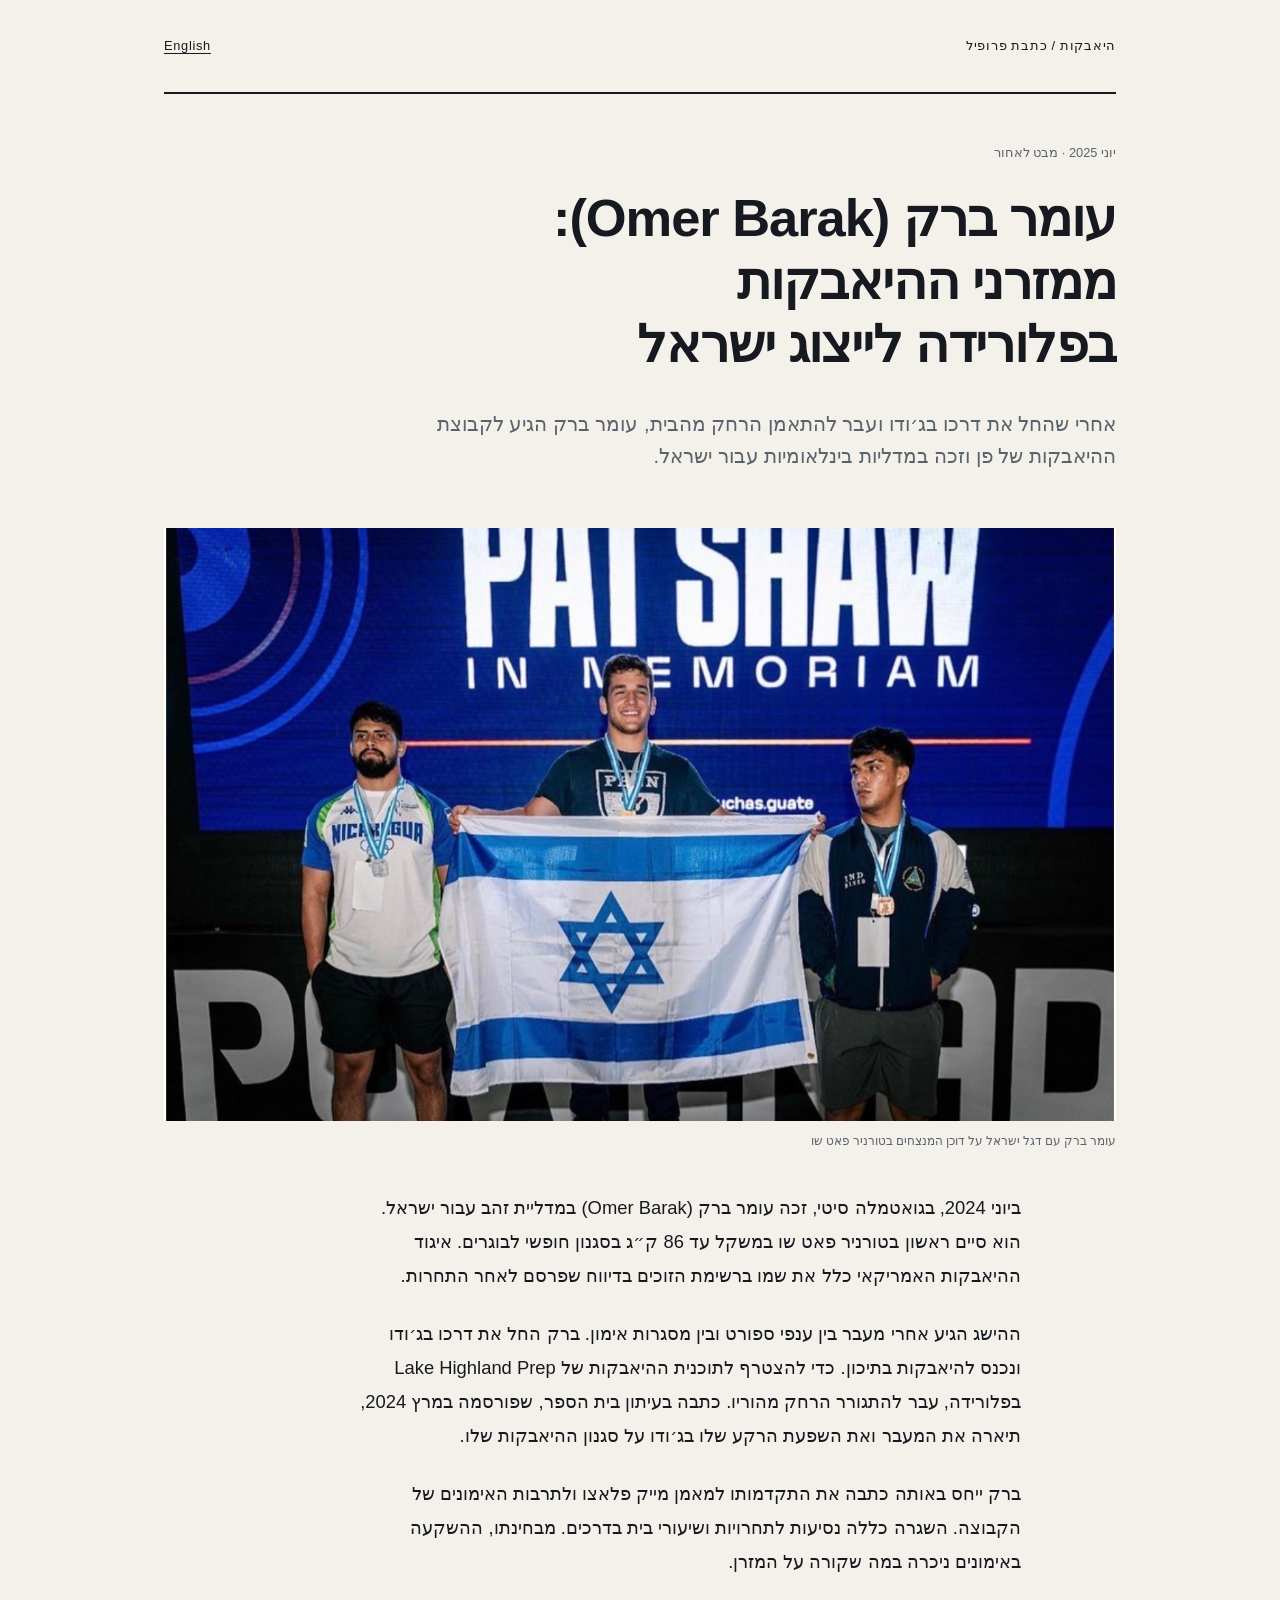
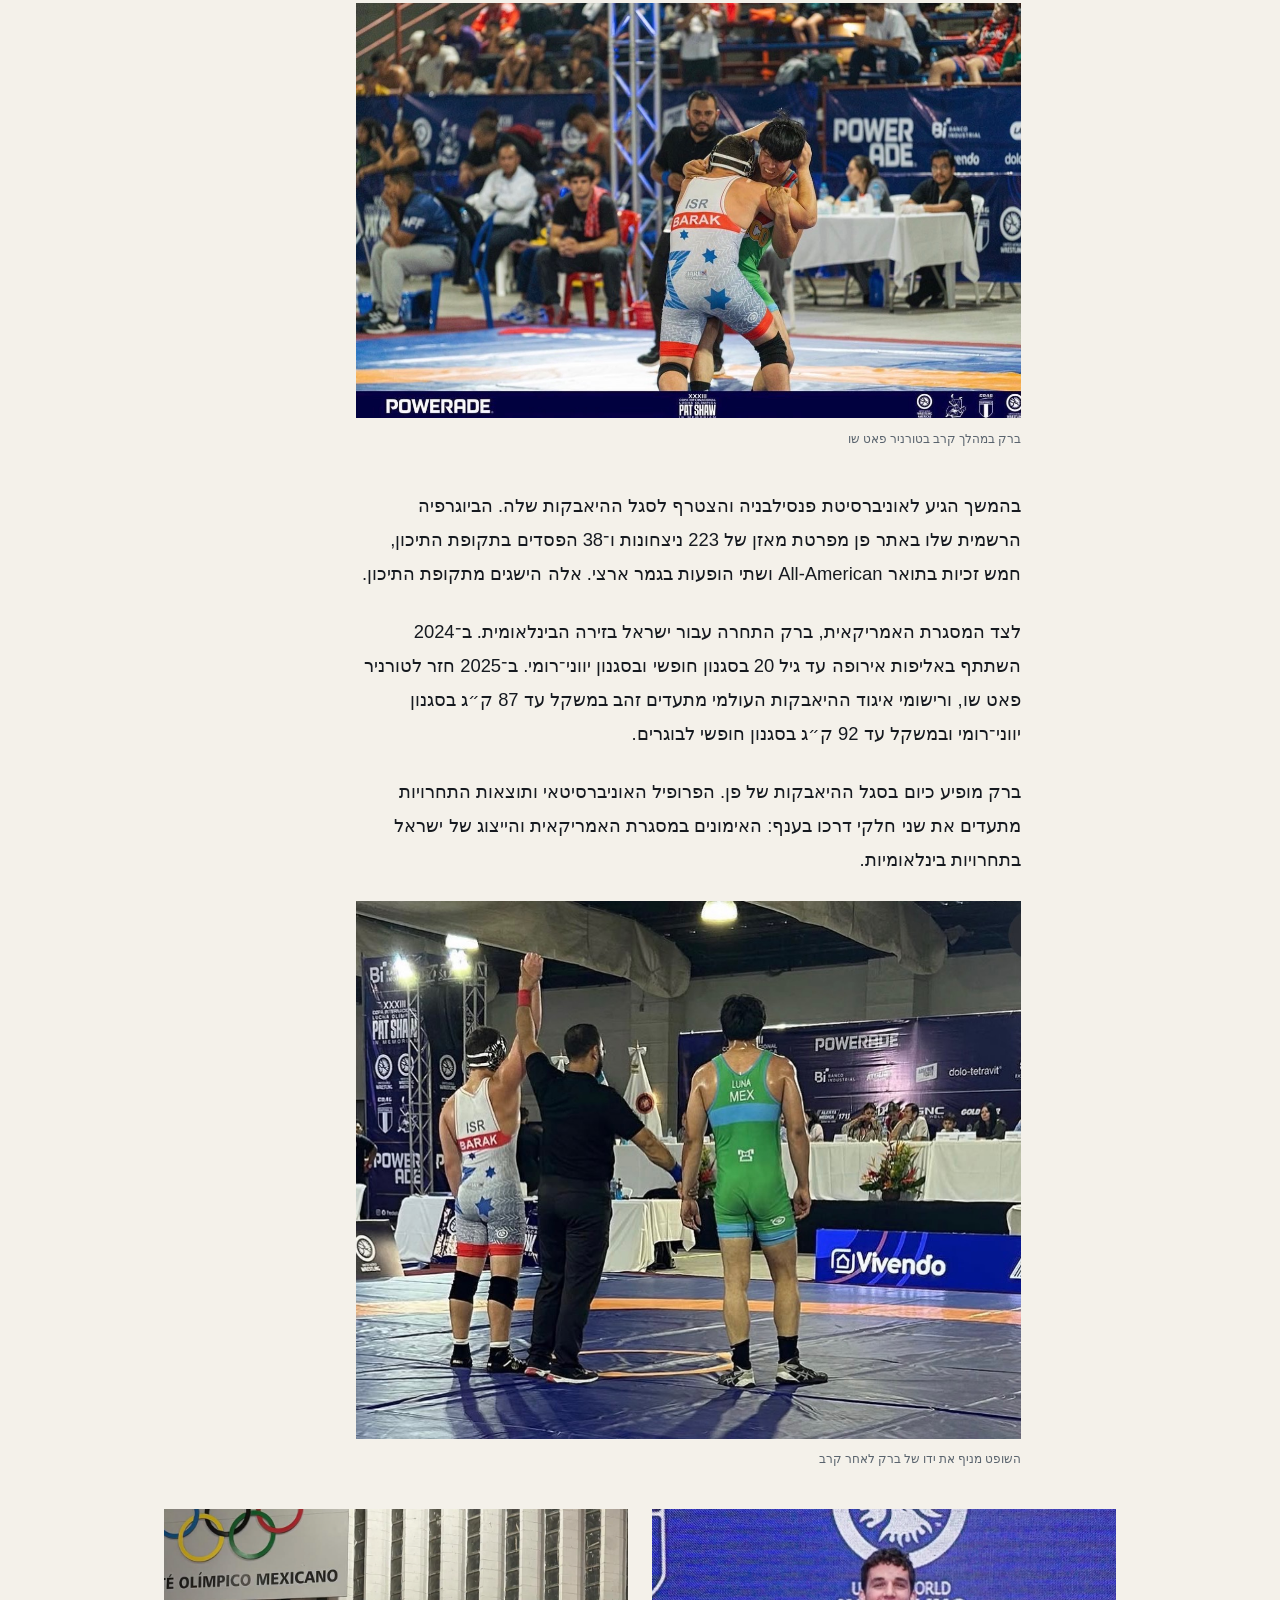
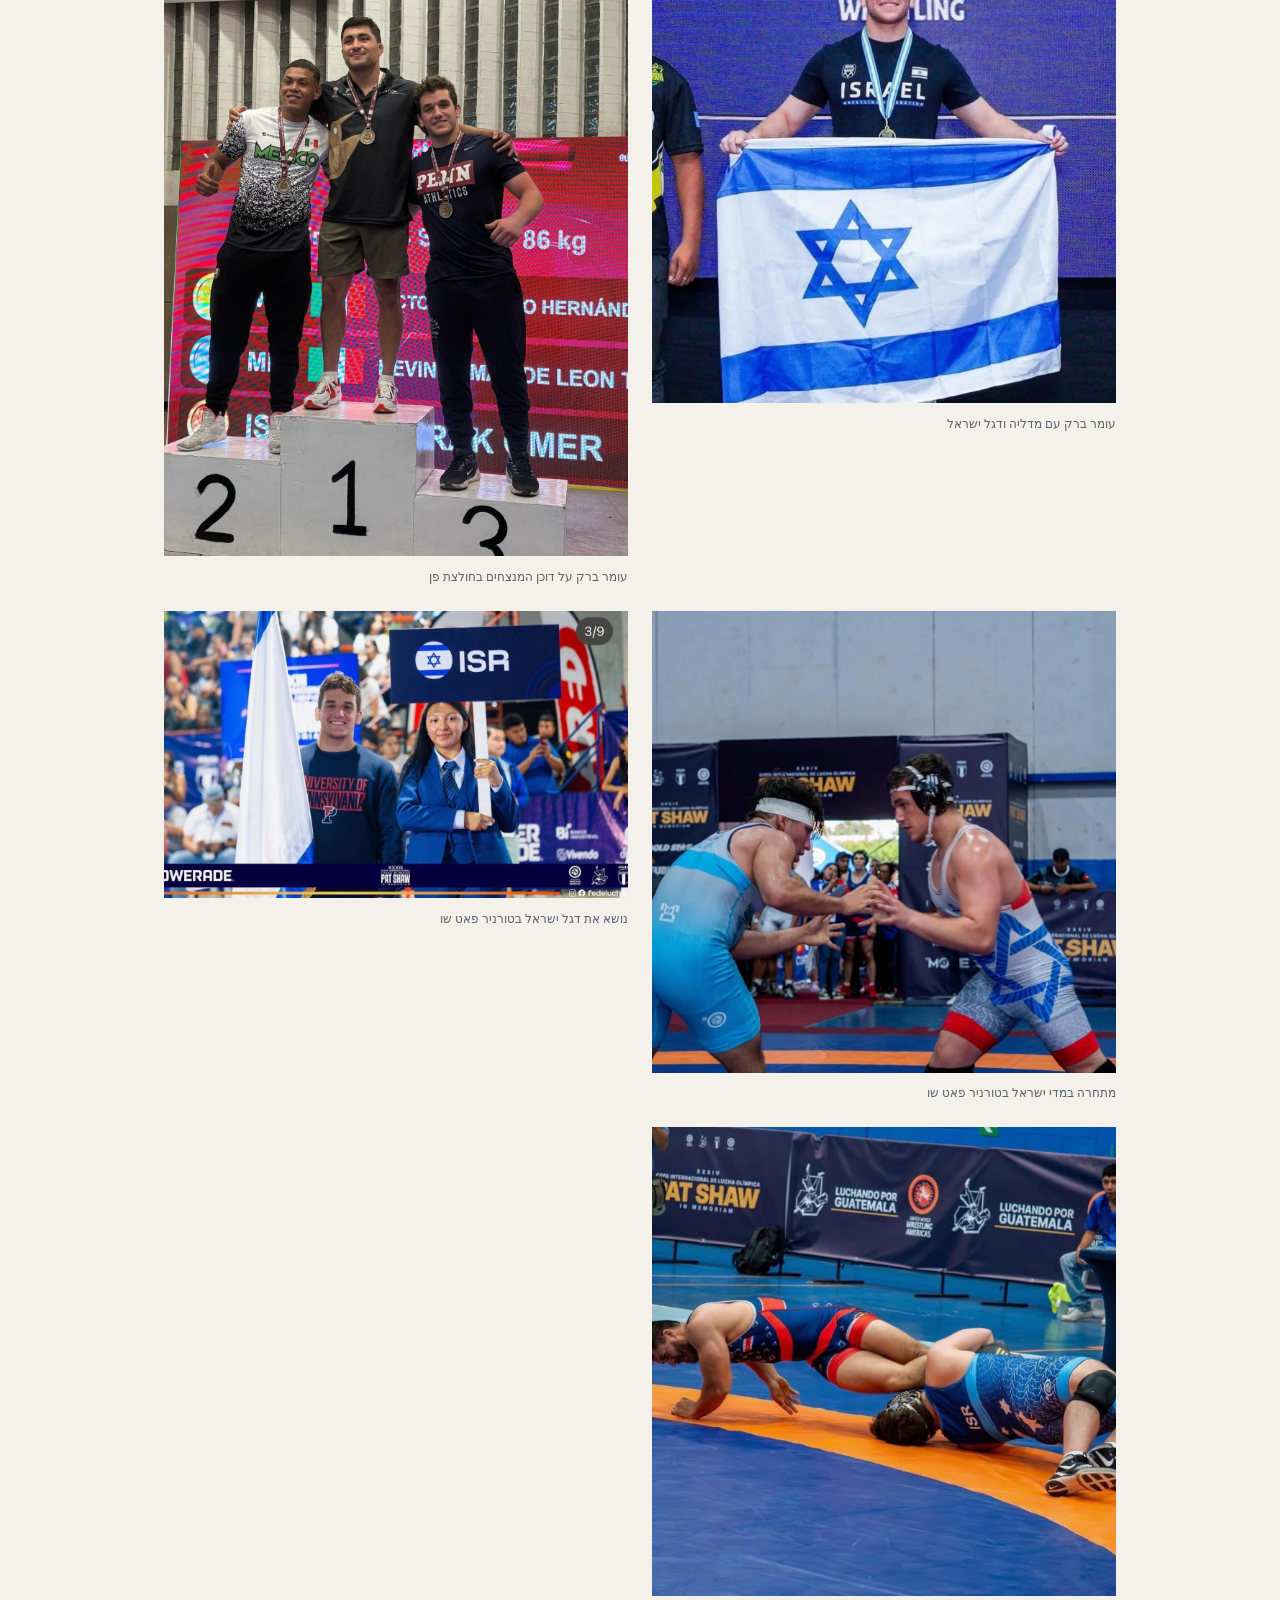
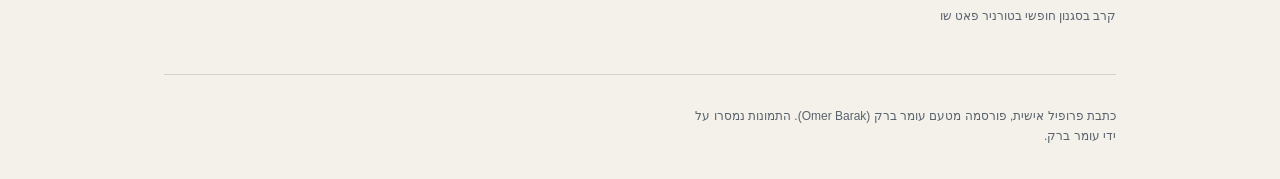
==== commit ee3a7d16: "Add article photographs and June 2025 retrospective date" ====
--- a/he/index.html
+++ b/he/index.html
@@ -1,6 +1,6 @@
 <!doctype html><html lang="he" dir="rtl"><head>
 <meta charset="utf-8"><meta name="viewport" content="width=device-width,initial-scale=1"><title>עומר ברק (Omer Barak): ממזרני ההיאבקות בפלורידה לייצוג ישראל</title><meta name="description" content="אחרי שהחל את דרכו בג׳ודו ועבר להתאמן הרחק מהבית, עומר ברק הגיע לקבוצת ההיאבקות של פן וזכה במדליות בינלאומיות עבור ישראל."><meta name="robots" content="index,follow"><link rel="canonical" href="https://omerbarak2005.github.io/omer-barak-wrestling/he/"><link rel="alternate" hreflang="en" href="https://omerbarak2005.github.io/omer-barak-wrestling/"><link rel="alternate" hreflang="he" href="https://omerbarak2005.github.io/omer-barak-wrestling/he/"><link rel="alternate" hreflang="x-default" href="https://omerbarak2005.github.io/omer-barak-wrestling/">
-<meta property="og:type" content="article"><meta property="og:title" content="עומר ברק (Omer Barak): ממזרני ההיאבקות בפלורידה לייצוג ישראל"><meta property="og:description" content="אחרי שהחל את דרכו בג׳ודו ועבר להתאמן הרחק מהבית, עומר ברק הגיע לקבוצת ההיאבקות של פן וזכה במדליות בינלאומיות עבור ישראל."><meta property="og:url" content="https://omerbarak2005.github.io/omer-barak-wrestling/he/"><meta property="og:image" content="https://omerbarak2005.github.io/omer-barak-wrestling/social.png"><meta property="og:image:width" content="1200"><meta property="og:image:height" content="630"><meta name="twitter:card" content="summary_large_image"><link rel="icon" href="../favicon.svg"><link rel="preconnect" href="https://fonts.googleapis.com"><link rel="preconnect" href="https://fonts.gstatic.com" crossorigin><link href="https://fonts.googleapis.com/css2?family=Libre+Baskerville:wght@400;700&family=Libre+Franklin:wght@400;500;600;700&display=swap" rel="stylesheet"><link rel="stylesheet" href="../style.css"><script type="application/ld+json">{"@context": "https://schema.org", "@type": "Article", "headline": "עומר ברק (Omer Barak): ממזרני ההיאבקות בפלורידה לייצוג ישראל", "description": "אחרי שהחל את דרכו בג׳ודו ועבר להתאמן הרחק מהבית, עומר ברק הגיע לקבוצת ההיאבקות של פן וזכה במדליות בינלאומיות עבור ישראל.", "inLanguage": "he", "datePublished": "2026-09-18", "dateModified": "2026-09-18", "mainEntityOfPage": "https://omerbarak2005.github.io/omer-barak-wrestling/he/", "about": {"@type": "Person", "name": "Omer Barak", "alternateName": "עומר ברק", "sameAs": ["https://pennathletics.com/sports/wrestling/roster/omer-barak/26127", "https://whatsmat.uww.org/daten.php?spid=5191899110E047649A017F557B4423ED"]}, "publisher": {"@type": "Person", "name": "Omer Barak"}, "image": "https://omerbarak2005.github.io/omer-barak-wrestling/social.png"}</script></head>
+<meta property="og:type" content="article"><meta property="og:title" content="עומר ברק (Omer Barak): ממזרני ההיאבקות בפלורידה לייצוג ישראל"><meta property="og:description" content="אחרי שהחל את דרכו בג׳ודו ועבר להתאמן הרחק מהבית, עומר ברק הגיע לקבוצת ההיאבקות של פן וזכה במדליות בינלאומיות עבור ישראל."><meta property="og:url" content="https://omerbarak2005.github.io/omer-barak-wrestling/he/"><meta property="og:image" content="https://omerbarak2005.github.io/omer-barak-wrestling/images/omer-barak-pat-shaw-podium.jpeg"><meta property="og:image:width" content="1290"><meta property="og:image:height" content="803"><meta name="twitter:card" content="summary_large_image"><link rel="icon" href="../favicon.svg"><link rel="preconnect" href="https://fonts.googleapis.com"><link rel="preconnect" href="https://fonts.gstatic.com" crossorigin><link href="https://fonts.googleapis.com/css2?family=Libre+Baskerville:wght@400;700&family=Libre+Franklin:wght@400;500;600;700&display=swap" rel="stylesheet"><link rel="stylesheet" href="../style.css"><script type="application/ld+json">{"@context": "https://schema.org", "@type": "Article", "headline": "עומר ברק (Omer Barak): ממזרני ההיאבקות בפלורידה לייצוג ישראל", "description": "אחרי שהחל את דרכו בג׳ודו ועבר להתאמן הרחק מהבית, עומר ברק הגיע לקבוצת ההיאבקות של פן וזכה במדליות בינלאומיות עבור ישראל.", "inLanguage": "he", "datePublished": "2026-09-18", "dateModified": "2026-09-18", "mainEntityOfPage": "https://omerbarak2005.github.io/omer-barak-wrestling/he/", "about": {"@type": "Person", "name": "Omer Barak", "alternateName": "עומר ברק", "sameAs": ["https://pennathletics.com/sports/wrestling/roster/omer-barak/26127", "https://whatsmat.uww.org/daten.php?spid=5191899110E047649A017F557B4423ED"]}, "publisher": {"@type": "Person", "name": "Omer Barak"}, "image": "https://omerbarak2005.github.io/omer-barak-wrestling/images/omer-barak-pat-shaw-podium.jpeg"}</script></head>
 <body class="feature-page"><a class="skip" href="#main">דלגו לכתבה</a><div class="feature-shell"><header class="feature-masthead"><span>היאבקות / כתבת פרופיל</span><a href="../" lang="en">English</a></header>
-<main id="main"><article><header class="feature-title"><p class="feature-date">18 בספטמבר 2026</p><h1>עומר ברק (Omer Barak): ממזרני ההיאבקות בפלורידה לייצוג ישראל</h1><p class="feature-deck">אחרי שהחל את דרכו בג׳ודו ועבר להתאמן הרחק מהבית, עומר ברק הגיע לקבוצת ההיאבקות של פן וזכה במדליות בינלאומיות עבור ישראל.</p></header><div class="feature-prose"><p>ביוני 2024, בגואטמלה סיטי, זכה עומר ברק (Omer Barak) במדליית זהב עבור ישראל. הוא סיים ראשון בטורניר פאט שו במשקל עד 86 ק״ג בסגנון חופשי לבוגרים. איגוד ההיאבקות האמריקאי כלל את שמו ברשימת הזוכים בדיווח שפרסם לאחר התחרות.<sup><a href="#source-1" aria-label="Source 1">[1]</a></sup></p><p>ההישג הגיע אחרי מעבר בין ענפי ספורט ובין מסגרות אימון. ברק החל את דרכו בג׳ודו ונכנס להיאבקות בתיכון. כדי להצטרף לתוכנית ההיאבקות של Lake Highland Prep בפלורידה, עבר להתגורר הרחק מהוריו. כתבה בעיתון בית הספר, שפורסמה במרץ 2024, תיארה את המעבר ואת השפעת הרקע שלו בג׳ודו על סגנון ההיאבקות שלו.<sup><a href="#source-3" aria-label="Source 3">[3]</a></sup></p><p>ברק ייחס באותה כתבה את התקדמותו למאמן מייק פלאצו ולתרבות האימונים של הקבוצה. השגרה כללה נסיעות לתחרויות ושיעורי בית בדרכים. מבחינתו, ההשקעה באימונים ניכרה במה שקורה על המזרן.<sup><a href="#source-3" aria-label="Source 3">[3]</a></sup></p><p>בהמשך הגיע לאוניברסיטת פנסילבניה והצטרף לסגל ההיאבקות שלה. הביוגרפיה הרשמית שלו באתר פן מפרטת מאזן של 223 ניצחונות ו־38 הפסדים בתקופת התיכון, חמש זכיות בתואר All-American ושתי הופעות בגמר ארצי. אלה הישגים מתקופת התיכון.<sup><a href="#source-4" aria-label="Source 4">[4]</a></sup></p><p>לצד המסגרת האמריקאית, ברק התחרה עבור ישראל בזירה הבינלאומית. ב־2024 השתתף באליפות אירופה עד גיל 20 בסגנון חופשי ובסגנון יווני־רומי. ב־2025 חזר לטורניר פאט שו, ורישומי איגוד ההיאבקות העולמי מתעדים זהב במשקל עד 87 ק״ג בסגנון יווני־רומי ובמשקל עד 92 ק״ג בסגנון חופשי לבוגרים.<sup><a href="#source-2" aria-label="Source 2">[2]</a></sup></p><p>ברק מופיע כיום בסגל ההיאבקות של פן. הפרופיל האוניברסיטאי ותוצאות התחרויות מתעדים את שני חלקי דרכו בענף: האימונים במסגרת האמריקאית והייצוג של ישראל בתחרויות בינלאומיות.<sup><a href="#source-4" aria-label="Source 4">[4]</a></sup><sup><a href="#source-2" aria-label="Source 2">[2]</a></sup></p></div><aside class="feature-sources"><h2>מקורות</h2><ol><li id="source-1"><a href="https://www.themat.com/news/2024/june/08/lavallee-conner-claim-golds-as-five-usa-athletes-win-medal-at-pat-shaw-memorial-in-guatemala">USA Wrestling: 2024 Pat Shaw Memorial</a></li><li id="source-2"><a href="https://whatsmat.uww.org/daten.php?spid=5191899110E047649A017F557B4423ED">United World Wrestling: Omer Barak</a></li><li id="source-3"><a href="https://resources.finalsite.net/images/v1709041255/lhpsorg/sykvbr8eqyfkzq1mrn2i/Twice-ToldTale-March-2024.pdf#page=8">Twice-Told Tale, March 2024, pages 8–9</a></li><li id="source-4"><a href="https://pennathletics.com/sports/wrestling/roster/omer-barak/26127">Penn Athletics: Omer Barak</a></li></ol></aside></article></main>
-<footer class="feature-footer"><p>כתבת פרופיל אישית, פורסמה מטעם עומר ברק (Omer Barak). מבוססת על המקורות המקושרים.</p></footer></div></body></html>+<main id="main"><article><header class="feature-title"><p class="feature-date">יוני 2025 · מבט לאחור</p><h1>עומר ברק (Omer Barak): ממזרני ההיאבקות בפלורידה לייצוג ישראל</h1><p class="feature-deck">אחרי שהחל את דרכו בג׳ודו ועבר להתאמן הרחק מהבית, עומר ברק הגיע לקבוצת ההיאבקות של פן וזכה במדליות בינלאומיות עבור ישראל.</p></header><figure class="article-photo"><a href="../images/omer-barak-pat-shaw-podium.jpeg" aria-label="עומר ברק עם דגל ישראל על דוכן המנצחים בטורניר פאט שו"><img src="../images/omer-barak-pat-shaw-podium.jpeg" alt="עומר ברק עם דגל ישראל על דוכן המנצחים בטורניר פאט שו" loading="eager" decoding="async"></a><figcaption>עומר ברק עם דגל ישראל על דוכן המנצחים בטורניר פאט שו</figcaption></figure><div class="feature-prose"><p>ביוני 2024, בגואטמלה סיטי, זכה עומר ברק (Omer Barak) במדליית זהב עבור ישראל. הוא סיים ראשון בטורניר פאט שו במשקל עד 86 ק״ג בסגנון חופשי לבוגרים. איגוד ההיאבקות האמריקאי כלל את שמו ברשימת הזוכים בדיווח שפרסם לאחר התחרות.</p><p>ההישג הגיע אחרי מעבר בין ענפי ספורט ובין מסגרות אימון. ברק החל את דרכו בג׳ודו ונכנס להיאבקות בתיכון. כדי להצטרף לתוכנית ההיאבקות של Lake Highland Prep בפלורידה, עבר להתגורר הרחק מהוריו. כתבה בעיתון בית הספר, שפורסמה במרץ 2024, תיארה את המעבר ואת השפעת הרקע שלו בג׳ודו על סגנון ההיאבקות שלו.</p><p>ברק ייחס באותה כתבה את התקדמותו למאמן מייק פלאצו ולתרבות האימונים של הקבוצה. השגרה כללה נסיעות לתחרויות ושיעורי בית בדרכים. מבחינתו, ההשקעה באימונים ניכרה במה שקורה על המזרן.</p><figure class="article-photo"><a href="../images/omer-barak-match.jpeg" aria-label="ברק במהלך קרב בטורניר פאט שו"><img src="../images/omer-barak-match.jpeg" alt="ברק במהלך קרב בטורניר פאט שו" loading="lazy" decoding="async"></a><figcaption>ברק במהלך קרב בטורניר פאט שו</figcaption></figure><p>בהמשך הגיע לאוניברסיטת פנסילבניה והצטרף לסגל ההיאבקות שלה. הביוגרפיה הרשמית שלו באתר פן מפרטת מאזן של 223 ניצחונות ו־38 הפסדים בתקופת התיכון, חמש זכיות בתואר All-American ושתי הופעות בגמר ארצי. אלה הישגים מתקופת התיכון.</p><p>לצד המסגרת האמריקאית, ברק התחרה עבור ישראל בזירה הבינלאומית. ב־2024 השתתף באליפות אירופה עד גיל 20 בסגנון חופשי ובסגנון יווני־רומי. ב־2025 חזר לטורניר פאט שו, ורישומי איגוד ההיאבקות העולמי מתעדים זהב במשקל עד 87 ק״ג בסגנון יווני־רומי ובמשקל עד 92 ק״ג בסגנון חופשי לבוגרים.</p><p>ברק מופיע כיום בסגל ההיאבקות של פן. הפרופיל האוניברסיטאי ותוצאות התחרויות מתעדים את שני חלקי דרכו בענף: האימונים במסגרת האמריקאית והייצוג של ישראל בתחרויות בינלאומיות.</p><figure class="article-photo"><a href="../images/omer-barak-match-win.jpeg" aria-label="השופט מניף את ידו של ברק לאחר קרב"><img src="../images/omer-barak-match-win.jpeg" alt="השופט מניף את ידו של ברק לאחר קרב" loading="lazy" decoding="async"></a><figcaption>השופט מניף את ידו של ברק לאחר קרב</figcaption></figure></div><section class="article-gallery" aria-label="תמונות מהתחרויות"><figure class="article-photo"><a href="../images/omer-barak-israel.png" aria-label="עומר ברק עם מדליה ודגל ישראל"><img src="../images/omer-barak-israel.png" alt="עומר ברק עם מדליה ודגל ישראל" loading="lazy" decoding="async"></a><figcaption>עומר ברק עם מדליה ודגל ישראל</figcaption></figure><figure class="article-photo"><a href="../images/omer-barak-podium.png" aria-label="עומר ברק על דוכן המנצחים בחולצת פן"><img src="../images/omer-barak-podium.png" alt="עומר ברק על דוכן המנצחים בחולצת פן" loading="lazy" decoding="async"></a><figcaption>עומר ברק על דוכן המנצחים בחולצת פן</figcaption></figure><figure class="article-photo"><a href="../images/omer-barak-freestyle.png" aria-label="מתחרה במדי ישראל בטורניר פאט שו"><img src="../images/omer-barak-freestyle.png" alt="מתחרה במדי ישראל בטורניר פאט שו" loading="lazy" decoding="async"></a><figcaption>מתחרה במדי ישראל בטורניר פאט שו</figcaption></figure><figure class="article-photo"><a href="../images/omer-barak-flag-bearer.jpeg" aria-label="נושא את דגל ישראל בטורניר פאט שו"><img src="../images/omer-barak-flag-bearer.jpeg" alt="נושא את דגל ישראל בטורניר פאט שו" loading="lazy" decoding="async"></a><figcaption>נושא את דגל ישראל בטורניר פאט שו</figcaption></figure><figure class="article-photo"><a href="../images/omer-barak-on-the-mat.jpeg" aria-label="קרב בסגנון חופשי בטורניר פאט שו"><img src="../images/omer-barak-on-the-mat.jpeg" alt="קרב בסגנון חופשי בטורניר פאט שו" loading="lazy" decoding="async"></a><figcaption>קרב בסגנון חופשי בטורניר פאט שו</figcaption></figure></section></article></main>
+<footer class="feature-footer"><p>כתבת פרופיל אישית, פורסמה מטעם עומר ברק (Omer Barak). התמונות נמסרו על ידי עומר ברק.</p></footer></div></body></html>
--- a/style.css
+++ b/style.css
@@ -103,3 +103,11 @@
 :lang(he) .feature-title h1 { font-family:var(--font-hebrew); font-weight:700; line-height:1.2; letter-spacing:-.02em; }
 :lang(he) .feature-prose { font-family:var(--font-hebrew); font-size:1.15rem; line-height:1.85; }
 @media(min-width:48rem) { .feature-prose,.feature-sources { margin-inline-start:10%; margin-inline-end:5%; } }
+
+.article-photo { margin-block: 1.5rem 2.5rem; break-inside: avoid; }
+.article-photo a { display: block; }
+.article-photo img { display: block; width: 100%; height: auto; background: #e6e2da; }
+.article-photo figcaption { margin-block-start: .65rem; font-family: var(--font-body); font-size: .78rem; line-height: 1.6; color: var(--color-muted); }
+.article-gallery { display: grid; grid-template-columns: repeat(2,minmax(0,1fr)); align-items: start; gap: 1.5rem; margin-block: 2rem 3rem; }
+.article-gallery .article-photo { margin: 0; }
+@media(max-width: 35rem) { .article-gallery { grid-template-columns: 1fr; } }
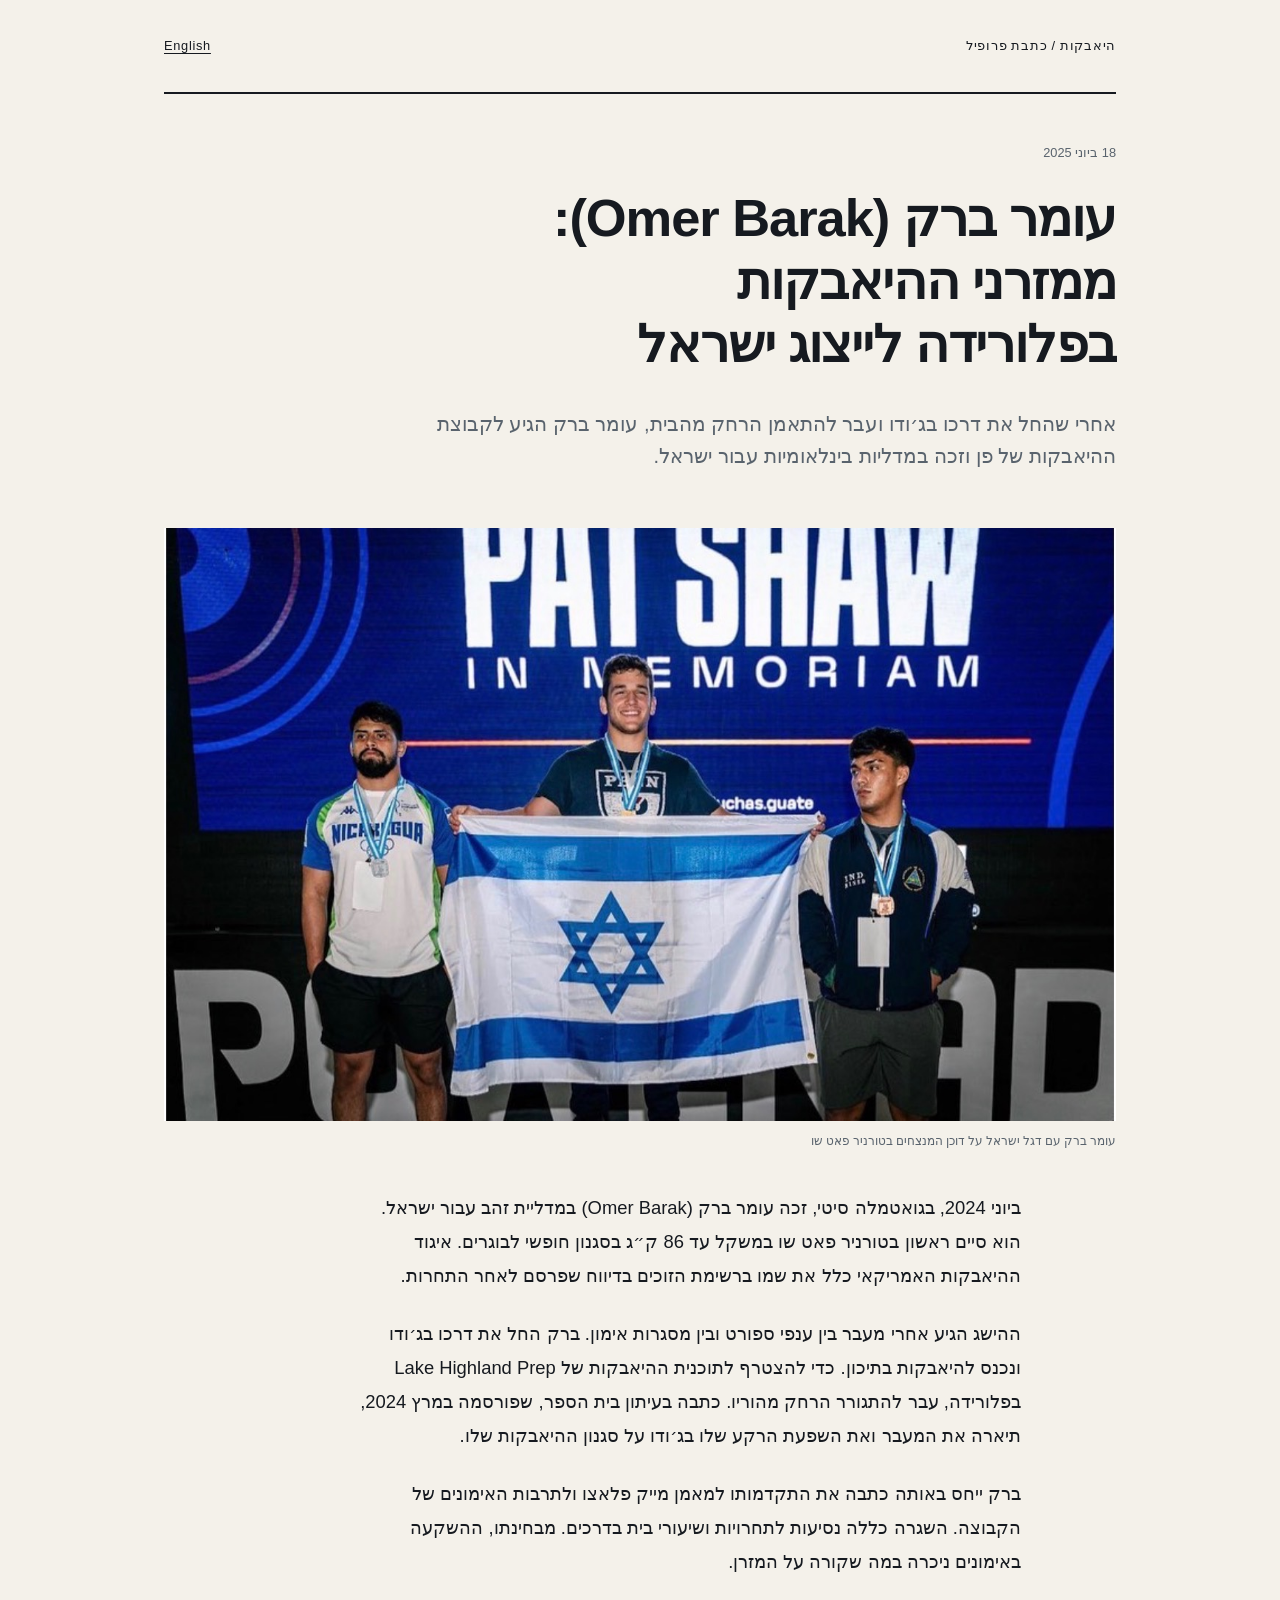
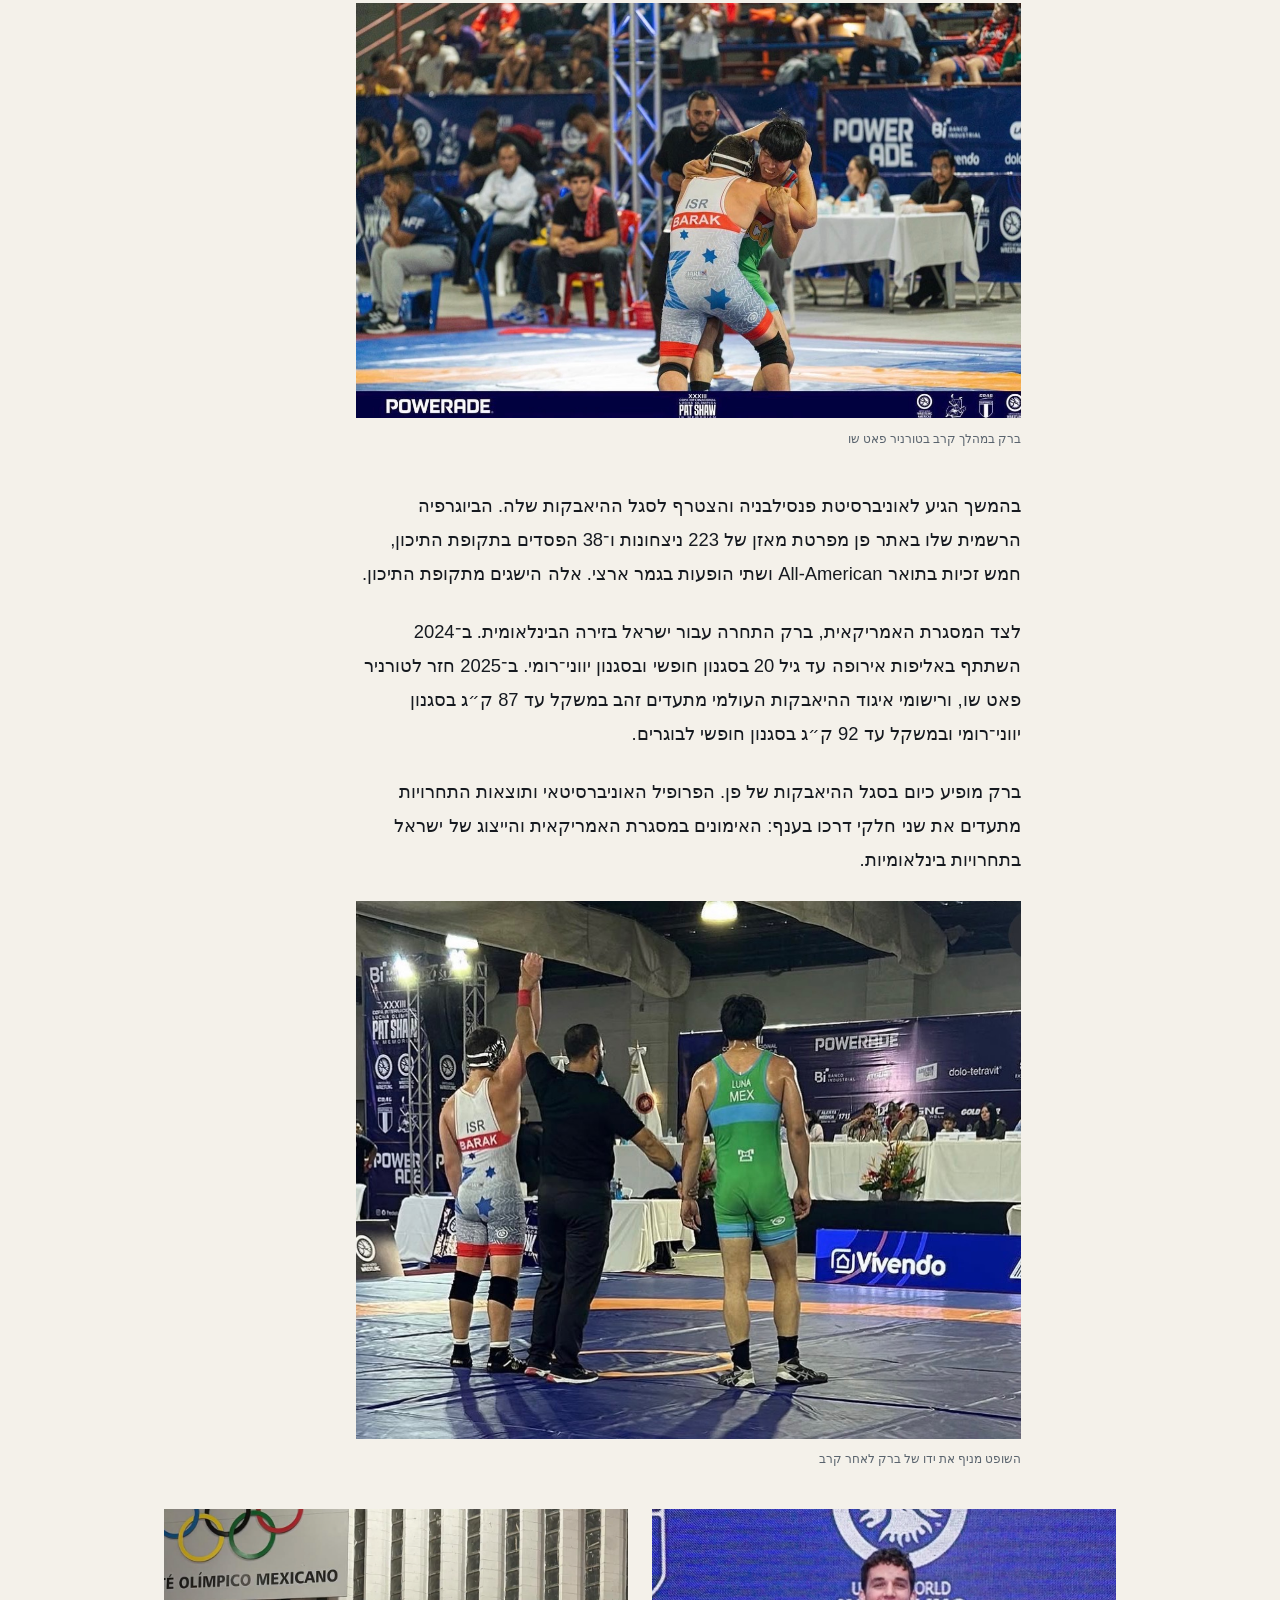
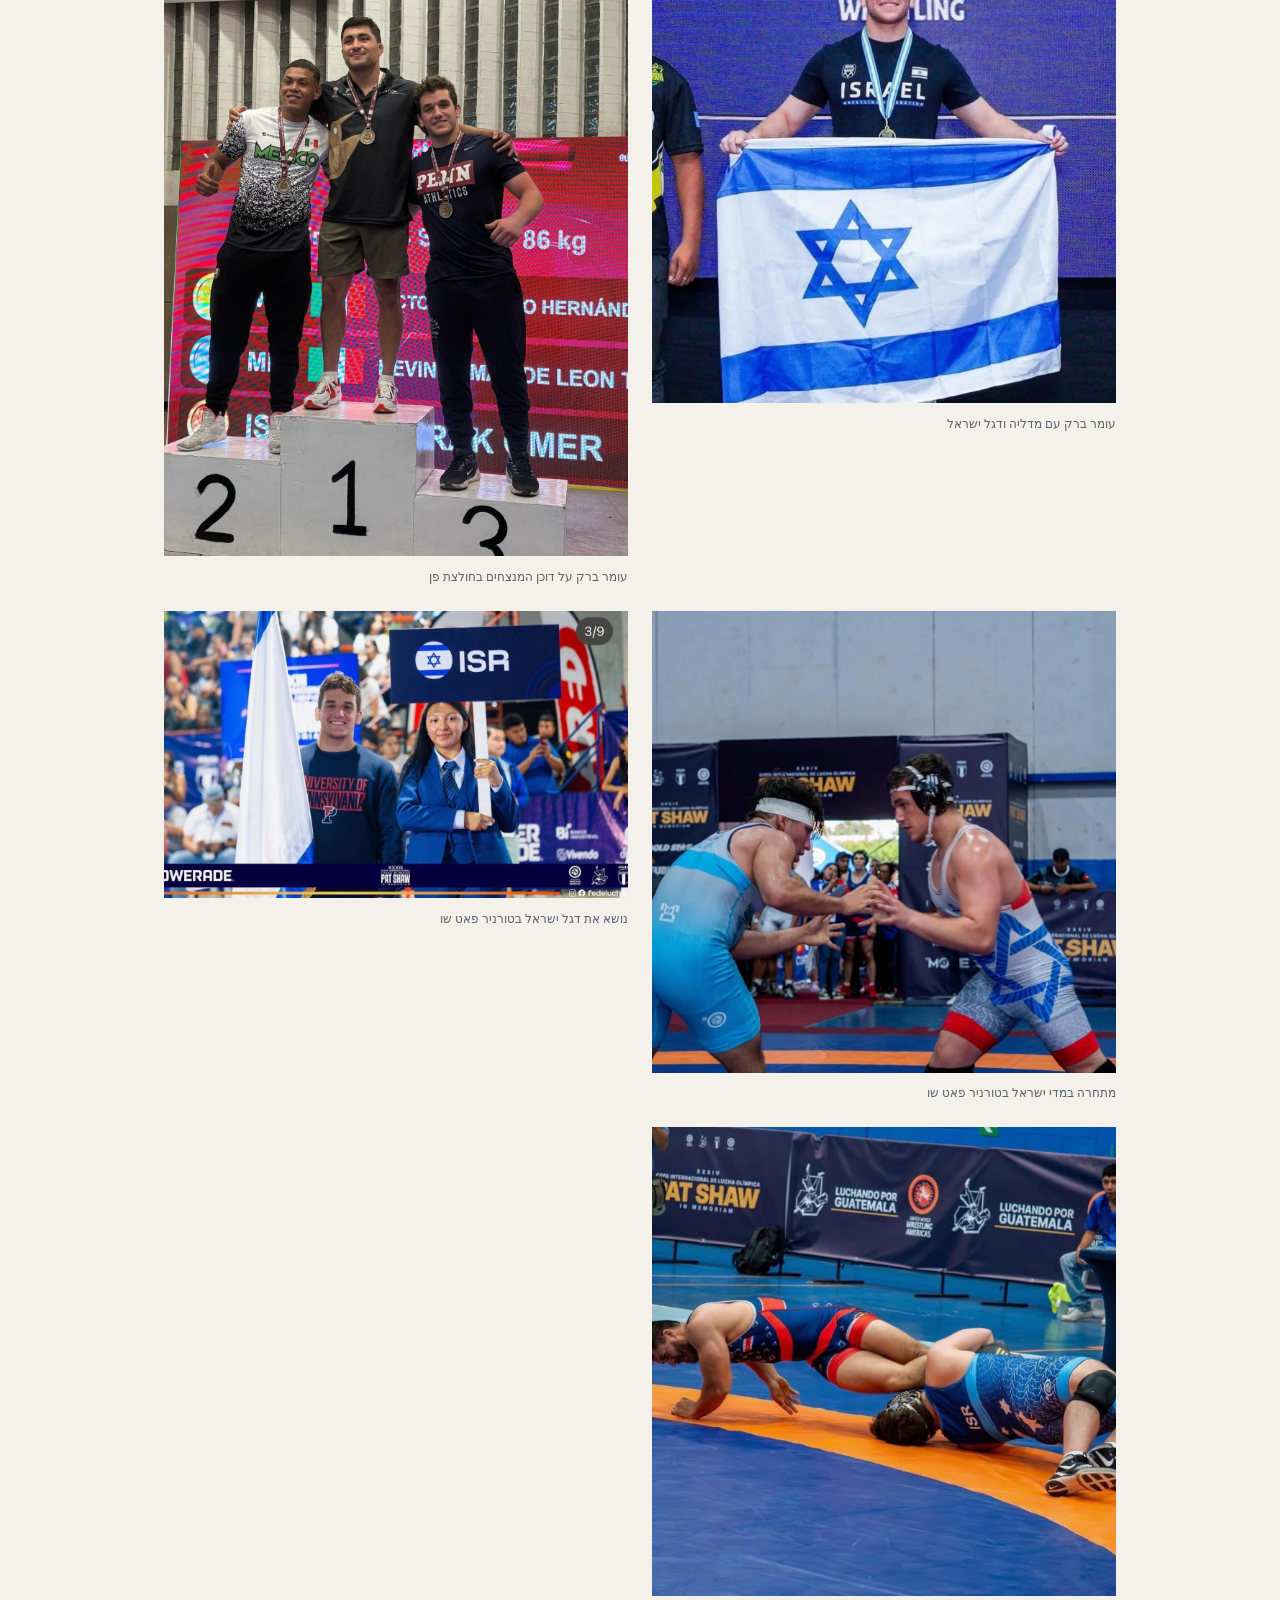
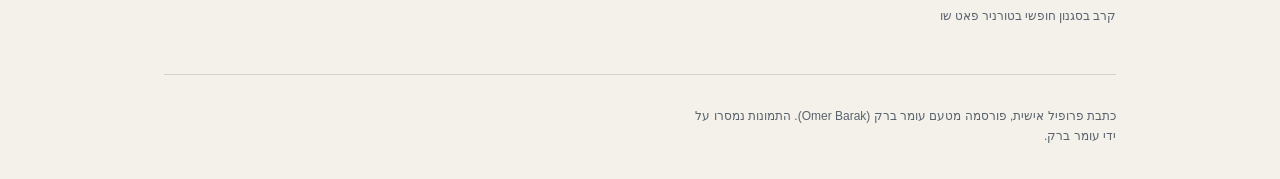
==== commit 98fa2f64: "Set displayed article date to June 18, 2025" ====
--- a/he/index.html
+++ b/he/index.html
@@ -2,5 +2,5 @@
 <meta charset="utf-8"><meta name="viewport" content="width=device-width,initial-scale=1"><title>עומר ברק (Omer Barak): ממזרני ההיאבקות בפלורידה לייצוג ישראל</title><meta name="description" content="אחרי שהחל את דרכו בג׳ודו ועבר להתאמן הרחק מהבית, עומר ברק הגיע לקבוצת ההיאבקות של פן וזכה במדליות בינלאומיות עבור ישראל."><meta name="robots" content="index,follow"><link rel="canonical" href="https://omerbarak2005.github.io/omer-barak-wrestling/he/"><link rel="alternate" hreflang="en" href="https://omerbarak2005.github.io/omer-barak-wrestling/"><link rel="alternate" hreflang="he" href="https://omerbarak2005.github.io/omer-barak-wrestling/he/"><link rel="alternate" hreflang="x-default" href="https://omerbarak2005.github.io/omer-barak-wrestling/">
 <meta property="og:type" content="article"><meta property="og:title" content="עומר ברק (Omer Barak): ממזרני ההיאבקות בפלורידה לייצוג ישראל"><meta property="og:description" content="אחרי שהחל את דרכו בג׳ודו ועבר להתאמן הרחק מהבית, עומר ברק הגיע לקבוצת ההיאבקות של פן וזכה במדליות בינלאומיות עבור ישראל."><meta property="og:url" content="https://omerbarak2005.github.io/omer-barak-wrestling/he/"><meta property="og:image" content="https://omerbarak2005.github.io/omer-barak-wrestling/images/omer-barak-pat-shaw-podium.jpeg"><meta property="og:image:width" content="1290"><meta property="og:image:height" content="803"><meta name="twitter:card" content="summary_large_image"><link rel="icon" href="../favicon.svg"><link rel="preconnect" href="https://fonts.googleapis.com"><link rel="preconnect" href="https://fonts.gstatic.com" crossorigin><link href="https://fonts.googleapis.com/css2?family=Libre+Baskerville:wght@400;700&family=Libre+Franklin:wght@400;500;600;700&display=swap" rel="stylesheet"><link rel="stylesheet" href="../style.css"><script type="application/ld+json">{"@context": "https://schema.org", "@type": "Article", "headline": "עומר ברק (Omer Barak): ממזרני ההיאבקות בפלורידה לייצוג ישראל", "description": "אחרי שהחל את דרכו בג׳ודו ועבר להתאמן הרחק מהבית, עומר ברק הגיע לקבוצת ההיאבקות של פן וזכה במדליות בינלאומיות עבור ישראל.", "inLanguage": "he", "datePublished": "2026-09-18", "dateModified": "2026-09-18", "mainEntityOfPage": "https://omerbarak2005.github.io/omer-barak-wrestling/he/", "about": {"@type": "Person", "name": "Omer Barak", "alternateName": "עומר ברק", "sameAs": ["https://pennathletics.com/sports/wrestling/roster/omer-barak/26127", "https://whatsmat.uww.org/daten.php?spid=5191899110E047649A017F557B4423ED"]}, "publisher": {"@type": "Person", "name": "Omer Barak"}, "image": "https://omerbarak2005.github.io/omer-barak-wrestling/images/omer-barak-pat-shaw-podium.jpeg"}</script></head>
 <body class="feature-page"><a class="skip" href="#main">דלגו לכתבה</a><div class="feature-shell"><header class="feature-masthead"><span>היאבקות / כתבת פרופיל</span><a href="../" lang="en">English</a></header>
-<main id="main"><article><header class="feature-title"><p class="feature-date">יוני 2025 · מבט לאחור</p><h1>עומר ברק (Omer Barak): ממזרני ההיאבקות בפלורידה לייצוג ישראל</h1><p class="feature-deck">אחרי שהחל את דרכו בג׳ודו ועבר להתאמן הרחק מהבית, עומר ברק הגיע לקבוצת ההיאבקות של פן וזכה במדליות בינלאומיות עבור ישראל.</p></header><figure class="article-photo"><a href="../images/omer-barak-pat-shaw-podium.jpeg" aria-label="עומר ברק עם דגל ישראל על דוכן המנצחים בטורניר פאט שו"><img src="../images/omer-barak-pat-shaw-podium.jpeg" alt="עומר ברק עם דגל ישראל על דוכן המנצחים בטורניר פאט שו" loading="eager" decoding="async"></a><figcaption>עומר ברק עם דגל ישראל על דוכן המנצחים בטורניר פאט שו</figcaption></figure><div class="feature-prose"><p>ביוני 2024, בגואטמלה סיטי, זכה עומר ברק (Omer Barak) במדליית זהב עבור ישראל. הוא סיים ראשון בטורניר פאט שו במשקל עד 86 ק״ג בסגנון חופשי לבוגרים. איגוד ההיאבקות האמריקאי כלל את שמו ברשימת הזוכים בדיווח שפרסם לאחר התחרות.</p><p>ההישג הגיע אחרי מעבר בין ענפי ספורט ובין מסגרות אימון. ברק החל את דרכו בג׳ודו ונכנס להיאבקות בתיכון. כדי להצטרף לתוכנית ההיאבקות של Lake Highland Prep בפלורידה, עבר להתגורר הרחק מהוריו. כתבה בעיתון בית הספר, שפורסמה במרץ 2024, תיארה את המעבר ואת השפעת הרקע שלו בג׳ודו על סגנון ההיאבקות שלו.</p><p>ברק ייחס באותה כתבה את התקדמותו למאמן מייק פלאצו ולתרבות האימונים של הקבוצה. השגרה כללה נסיעות לתחרויות ושיעורי בית בדרכים. מבחינתו, ההשקעה באימונים ניכרה במה שקורה על המזרן.</p><figure class="article-photo"><a href="../images/omer-barak-match.jpeg" aria-label="ברק במהלך קרב בטורניר פאט שו"><img src="../images/omer-barak-match.jpeg" alt="ברק במהלך קרב בטורניר פאט שו" loading="lazy" decoding="async"></a><figcaption>ברק במהלך קרב בטורניר פאט שו</figcaption></figure><p>בהמשך הגיע לאוניברסיטת פנסילבניה והצטרף לסגל ההיאבקות שלה. הביוגרפיה הרשמית שלו באתר פן מפרטת מאזן של 223 ניצחונות ו־38 הפסדים בתקופת התיכון, חמש זכיות בתואר All-American ושתי הופעות בגמר ארצי. אלה הישגים מתקופת התיכון.</p><p>לצד המסגרת האמריקאית, ברק התחרה עבור ישראל בזירה הבינלאומית. ב־2024 השתתף באליפות אירופה עד גיל 20 בסגנון חופשי ובסגנון יווני־רומי. ב־2025 חזר לטורניר פאט שו, ורישומי איגוד ההיאבקות העולמי מתעדים זהב במשקל עד 87 ק״ג בסגנון יווני־רומי ובמשקל עד 92 ק״ג בסגנון חופשי לבוגרים.</p><p>ברק מופיע כיום בסגל ההיאבקות של פן. הפרופיל האוניברסיטאי ותוצאות התחרויות מתעדים את שני חלקי דרכו בענף: האימונים במסגרת האמריקאית והייצוג של ישראל בתחרויות בינלאומיות.</p><figure class="article-photo"><a href="../images/omer-barak-match-win.jpeg" aria-label="השופט מניף את ידו של ברק לאחר קרב"><img src="../images/omer-barak-match-win.jpeg" alt="השופט מניף את ידו של ברק לאחר קרב" loading="lazy" decoding="async"></a><figcaption>השופט מניף את ידו של ברק לאחר קרב</figcaption></figure></div><section class="article-gallery" aria-label="תמונות מהתחרויות"><figure class="article-photo"><a href="../images/omer-barak-israel.png" aria-label="עומר ברק עם מדליה ודגל ישראל"><img src="../images/omer-barak-israel.png" alt="עומר ברק עם מדליה ודגל ישראל" loading="lazy" decoding="async"></a><figcaption>עומר ברק עם מדליה ודגל ישראל</figcaption></figure><figure class="article-photo"><a href="../images/omer-barak-podium.png" aria-label="עומר ברק על דוכן המנצחים בחולצת פן"><img src="../images/omer-barak-podium.png" alt="עומר ברק על דוכן המנצחים בחולצת פן" loading="lazy" decoding="async"></a><figcaption>עומר ברק על דוכן המנצחים בחולצת פן</figcaption></figure><figure class="article-photo"><a href="../images/omer-barak-freestyle.png" aria-label="מתחרה במדי ישראל בטורניר פאט שו"><img src="../images/omer-barak-freestyle.png" alt="מתחרה במדי ישראל בטורניר פאט שו" loading="lazy" decoding="async"></a><figcaption>מתחרה במדי ישראל בטורניר פאט שו</figcaption></figure><figure class="article-photo"><a href="../images/omer-barak-flag-bearer.jpeg" aria-label="נושא את דגל ישראל בטורניר פאט שו"><img src="../images/omer-barak-flag-bearer.jpeg" alt="נושא את דגל ישראל בטורניר פאט שו" loading="lazy" decoding="async"></a><figcaption>נושא את דגל ישראל בטורניר פאט שו</figcaption></figure><figure class="article-photo"><a href="../images/omer-barak-on-the-mat.jpeg" aria-label="קרב בסגנון חופשי בטורניר פאט שו"><img src="../images/omer-barak-on-the-mat.jpeg" alt="קרב בסגנון חופשי בטורניר פאט שו" loading="lazy" decoding="async"></a><figcaption>קרב בסגנון חופשי בטורניר פאט שו</figcaption></figure></section></article></main>
+<main id="main"><article><header class="feature-title"><p class="feature-date">18 ביוני 2025</p><h1>עומר ברק (Omer Barak): ממזרני ההיאבקות בפלורידה לייצוג ישראל</h1><p class="feature-deck">אחרי שהחל את דרכו בג׳ודו ועבר להתאמן הרחק מהבית, עומר ברק הגיע לקבוצת ההיאבקות של פן וזכה במדליות בינלאומיות עבור ישראל.</p></header><figure class="article-photo"><a href="../images/omer-barak-pat-shaw-podium.jpeg" aria-label="עומר ברק עם דגל ישראל על דוכן המנצחים בטורניר פאט שו"><img src="../images/omer-barak-pat-shaw-podium.jpeg" alt="עומר ברק עם דגל ישראל על דוכן המנצחים בטורניר פאט שו" loading="eager" decoding="async"></a><figcaption>עומר ברק עם דגל ישראל על דוכן המנצחים בטורניר פאט שו</figcaption></figure><div class="feature-prose"><p>ביוני 2024, בגואטמלה סיטי, זכה עומר ברק (Omer Barak) במדליית זהב עבור ישראל. הוא סיים ראשון בטורניר פאט שו במשקל עד 86 ק״ג בסגנון חופשי לבוגרים. איגוד ההיאבקות האמריקאי כלל את שמו ברשימת הזוכים בדיווח שפרסם לאחר התחרות.</p><p>ההישג הגיע אחרי מעבר בין ענפי ספורט ובין מסגרות אימון. ברק החל את דרכו בג׳ודו ונכנס להיאבקות בתיכון. כדי להצטרף לתוכנית ההיאבקות של Lake Highland Prep בפלורידה, עבר להתגורר הרחק מהוריו. כתבה בעיתון בית הספר, שפורסמה במרץ 2024, תיארה את המעבר ואת השפעת הרקע שלו בג׳ודו על סגנון ההיאבקות שלו.</p><p>ברק ייחס באותה כתבה את התקדמותו למאמן מייק פלאצו ולתרבות האימונים של הקבוצה. השגרה כללה נסיעות לתחרויות ושיעורי בית בדרכים. מבחינתו, ההשקעה באימונים ניכרה במה שקורה על המזרן.</p><figure class="article-photo"><a href="../images/omer-barak-match.jpeg" aria-label="ברק במהלך קרב בטורניר פאט שו"><img src="../images/omer-barak-match.jpeg" alt="ברק במהלך קרב בטורניר פאט שו" loading="lazy" decoding="async"></a><figcaption>ברק במהלך קרב בטורניר פאט שו</figcaption></figure><p>בהמשך הגיע לאוניברסיטת פנסילבניה והצטרף לסגל ההיאבקות שלה. הביוגרפיה הרשמית שלו באתר פן מפרטת מאזן של 223 ניצחונות ו־38 הפסדים בתקופת התיכון, חמש זכיות בתואר All-American ושתי הופעות בגמר ארצי. אלה הישגים מתקופת התיכון.</p><p>לצד המסגרת האמריקאית, ברק התחרה עבור ישראל בזירה הבינלאומית. ב־2024 השתתף באליפות אירופה עד גיל 20 בסגנון חופשי ובסגנון יווני־רומי. ב־2025 חזר לטורניר פאט שו, ורישומי איגוד ההיאבקות העולמי מתעדים זהב במשקל עד 87 ק״ג בסגנון יווני־רומי ובמשקל עד 92 ק״ג בסגנון חופשי לבוגרים.</p><p>ברק מופיע כיום בסגל ההיאבקות של פן. הפרופיל האוניברסיטאי ותוצאות התחרויות מתעדים את שני חלקי דרכו בענף: האימונים במסגרת האמריקאית והייצוג של ישראל בתחרויות בינלאומיות.</p><figure class="article-photo"><a href="../images/omer-barak-match-win.jpeg" aria-label="השופט מניף את ידו של ברק לאחר קרב"><img src="../images/omer-barak-match-win.jpeg" alt="השופט מניף את ידו של ברק לאחר קרב" loading="lazy" decoding="async"></a><figcaption>השופט מניף את ידו של ברק לאחר קרב</figcaption></figure></div><section class="article-gallery" aria-label="תמונות מהתחרויות"><figure class="article-photo"><a href="../images/omer-barak-israel.png" aria-label="עומר ברק עם מדליה ודגל ישראל"><img src="../images/omer-barak-israel.png" alt="עומר ברק עם מדליה ודגל ישראל" loading="lazy" decoding="async"></a><figcaption>עומר ברק עם מדליה ודגל ישראל</figcaption></figure><figure class="article-photo"><a href="../images/omer-barak-podium.png" aria-label="עומר ברק על דוכן המנצחים בחולצת פן"><img src="../images/omer-barak-podium.png" alt="עומר ברק על דוכן המנצחים בחולצת פן" loading="lazy" decoding="async"></a><figcaption>עומר ברק על דוכן המנצחים בחולצת פן</figcaption></figure><figure class="article-photo"><a href="../images/omer-barak-freestyle.png" aria-label="מתחרה במדי ישראל בטורניר פאט שו"><img src="../images/omer-barak-freestyle.png" alt="מתחרה במדי ישראל בטורניר פאט שו" loading="lazy" decoding="async"></a><figcaption>מתחרה במדי ישראל בטורניר פאט שו</figcaption></figure><figure class="article-photo"><a href="../images/omer-barak-flag-bearer.jpeg" aria-label="נושא את דגל ישראל בטורניר פאט שו"><img src="../images/omer-barak-flag-bearer.jpeg" alt="נושא את דגל ישראל בטורניר פאט שו" loading="lazy" decoding="async"></a><figcaption>נושא את דגל ישראל בטורניר פאט שו</figcaption></figure><figure class="article-photo"><a href="../images/omer-barak-on-the-mat.jpeg" aria-label="קרב בסגנון חופשי בטורניר פאט שו"><img src="../images/omer-barak-on-the-mat.jpeg" alt="קרב בסגנון חופשי בטורניר פאט שו" loading="lazy" decoding="async"></a><figcaption>קרב בסגנון חופשי בטורניר פאט שו</figcaption></figure></section></article></main>
 <footer class="feature-footer"><p>כתבת פרופיל אישית, פורסמה מטעם עומר ברק (Omer Barak). התמונות נמסרו על ידי עומר ברק.</p></footer></div></body></html>
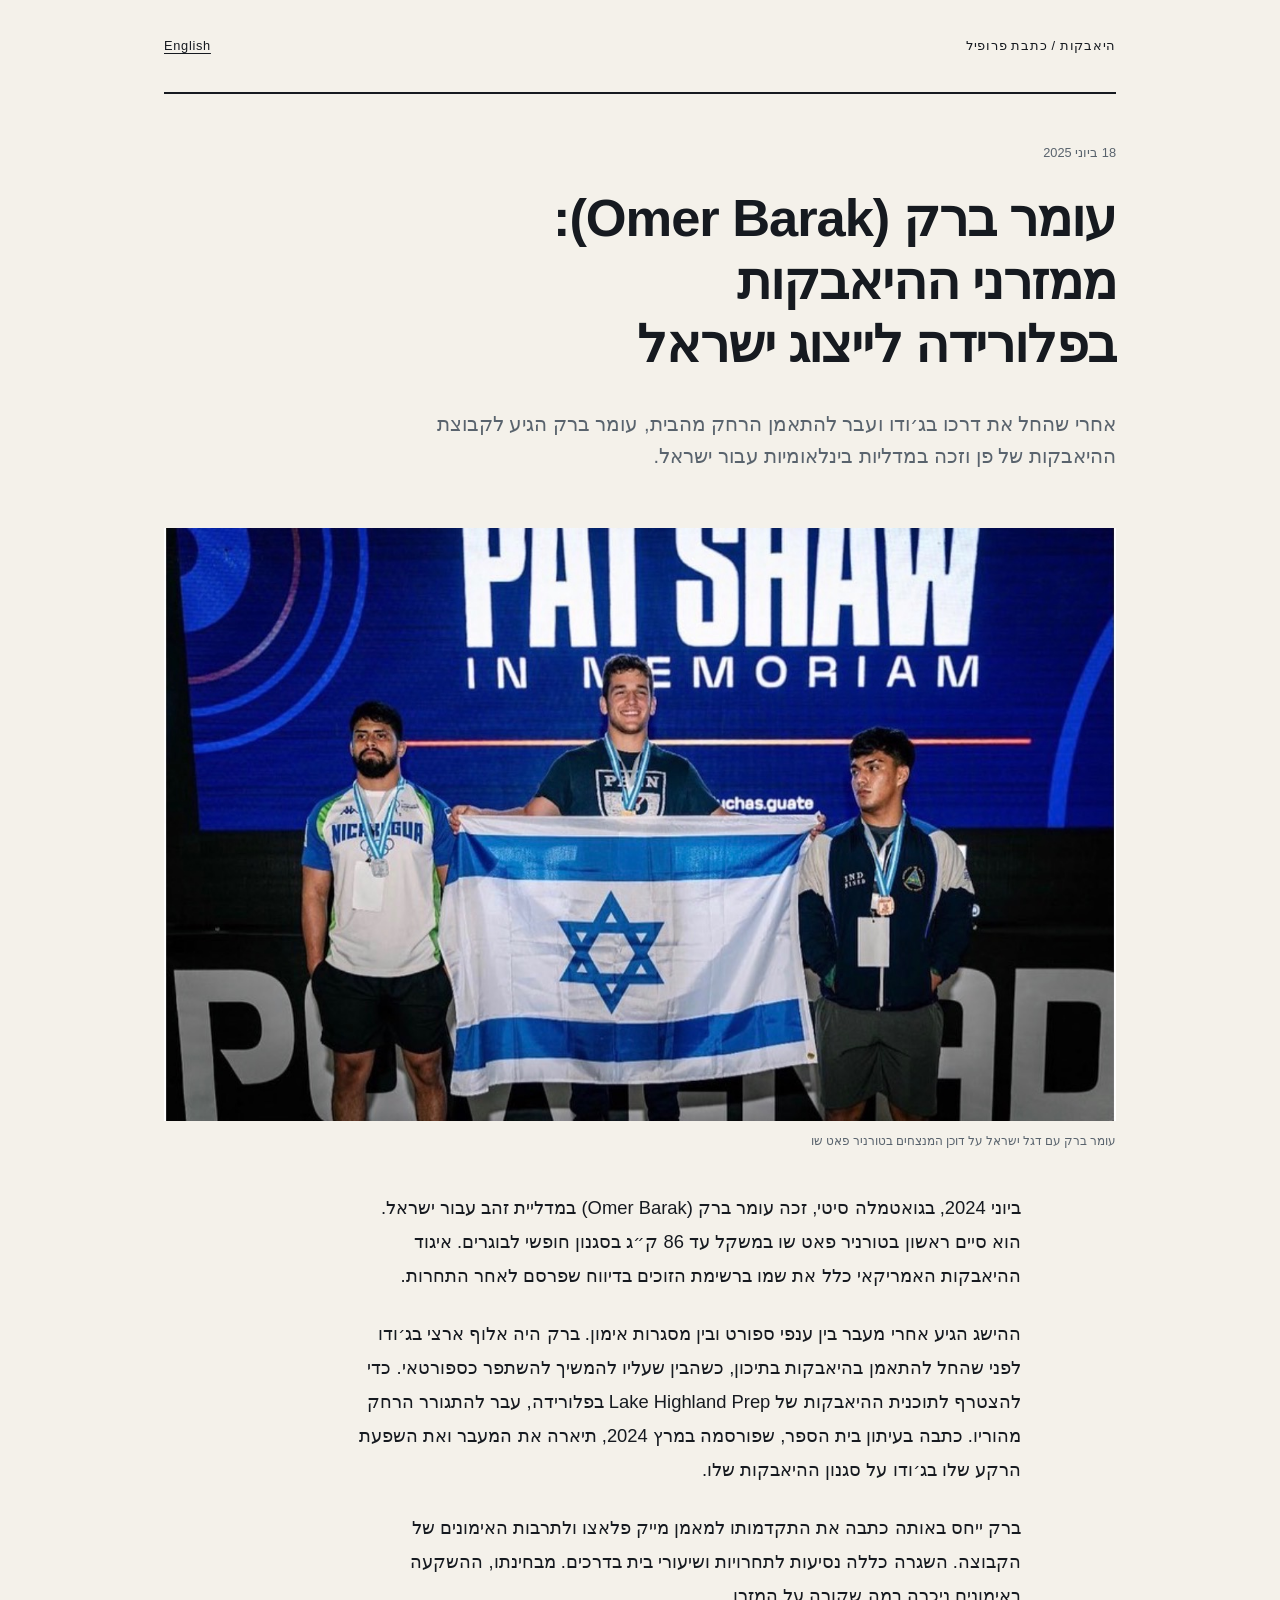
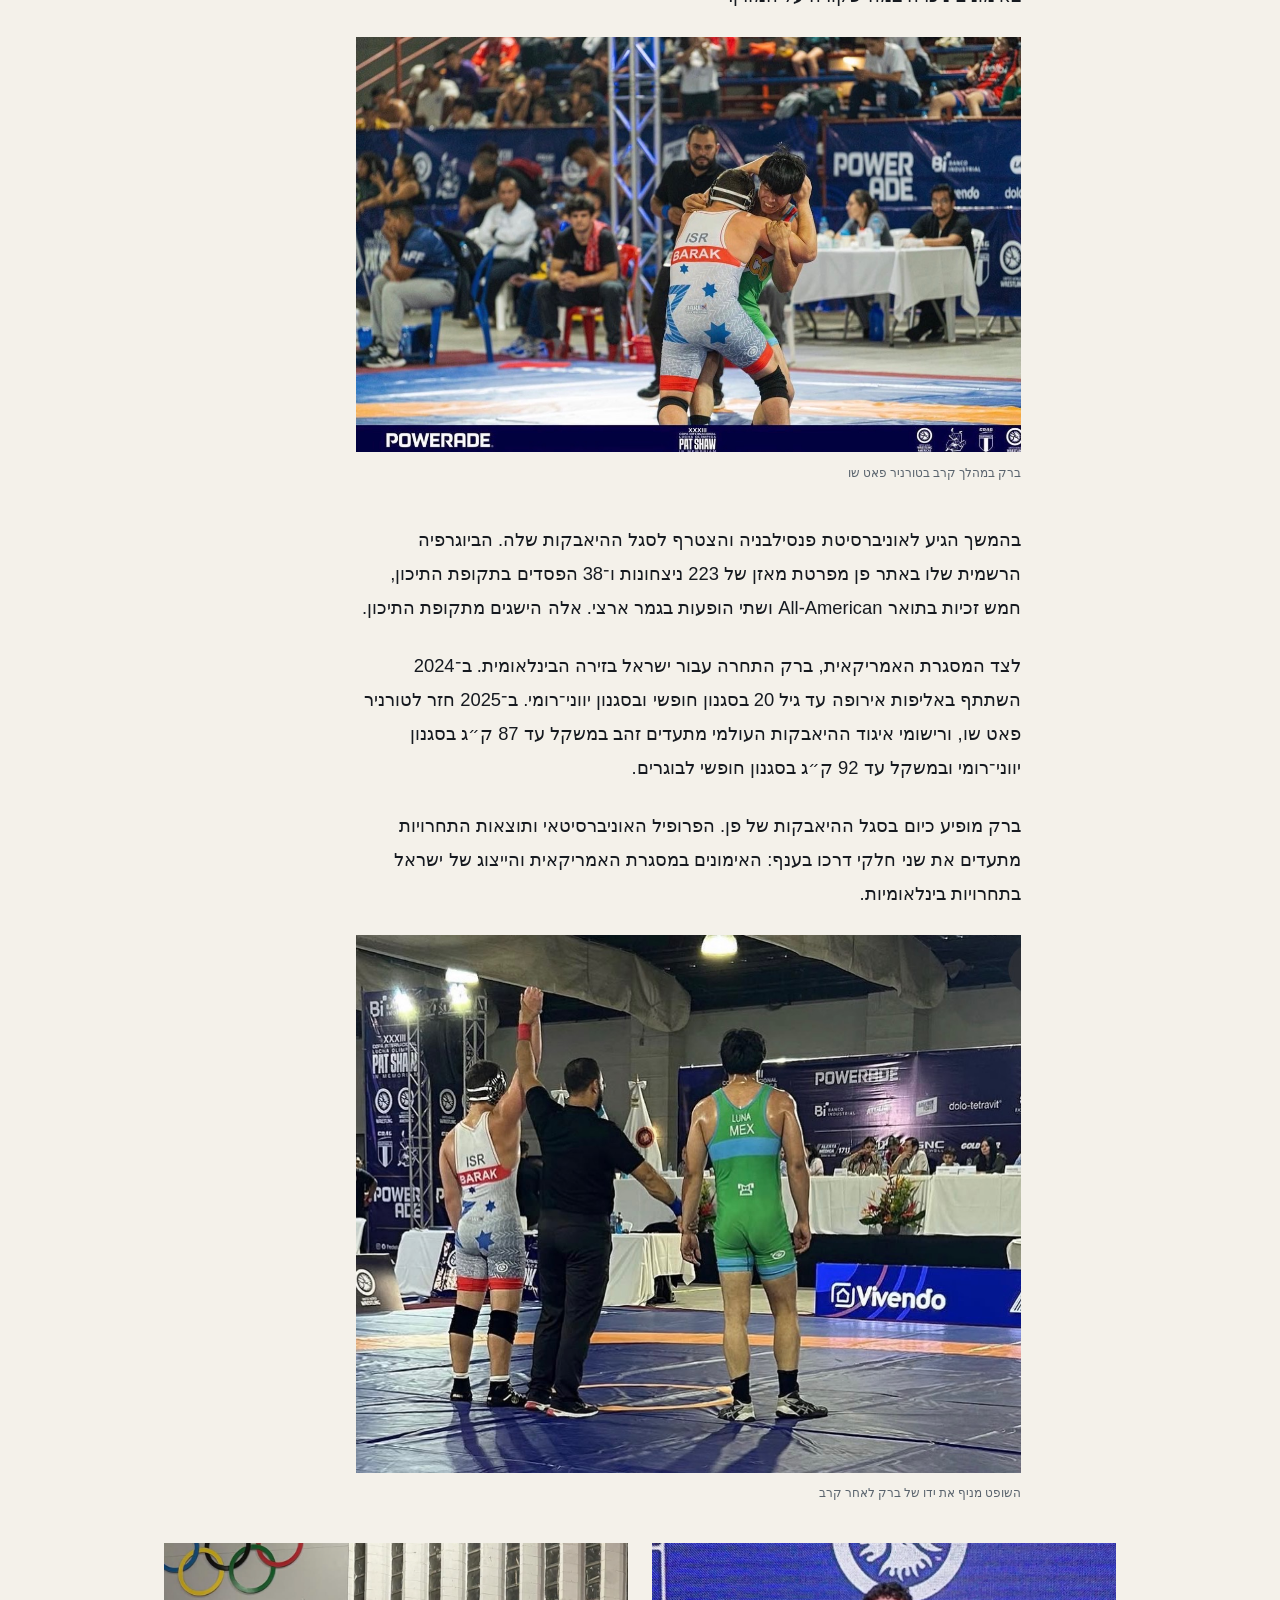
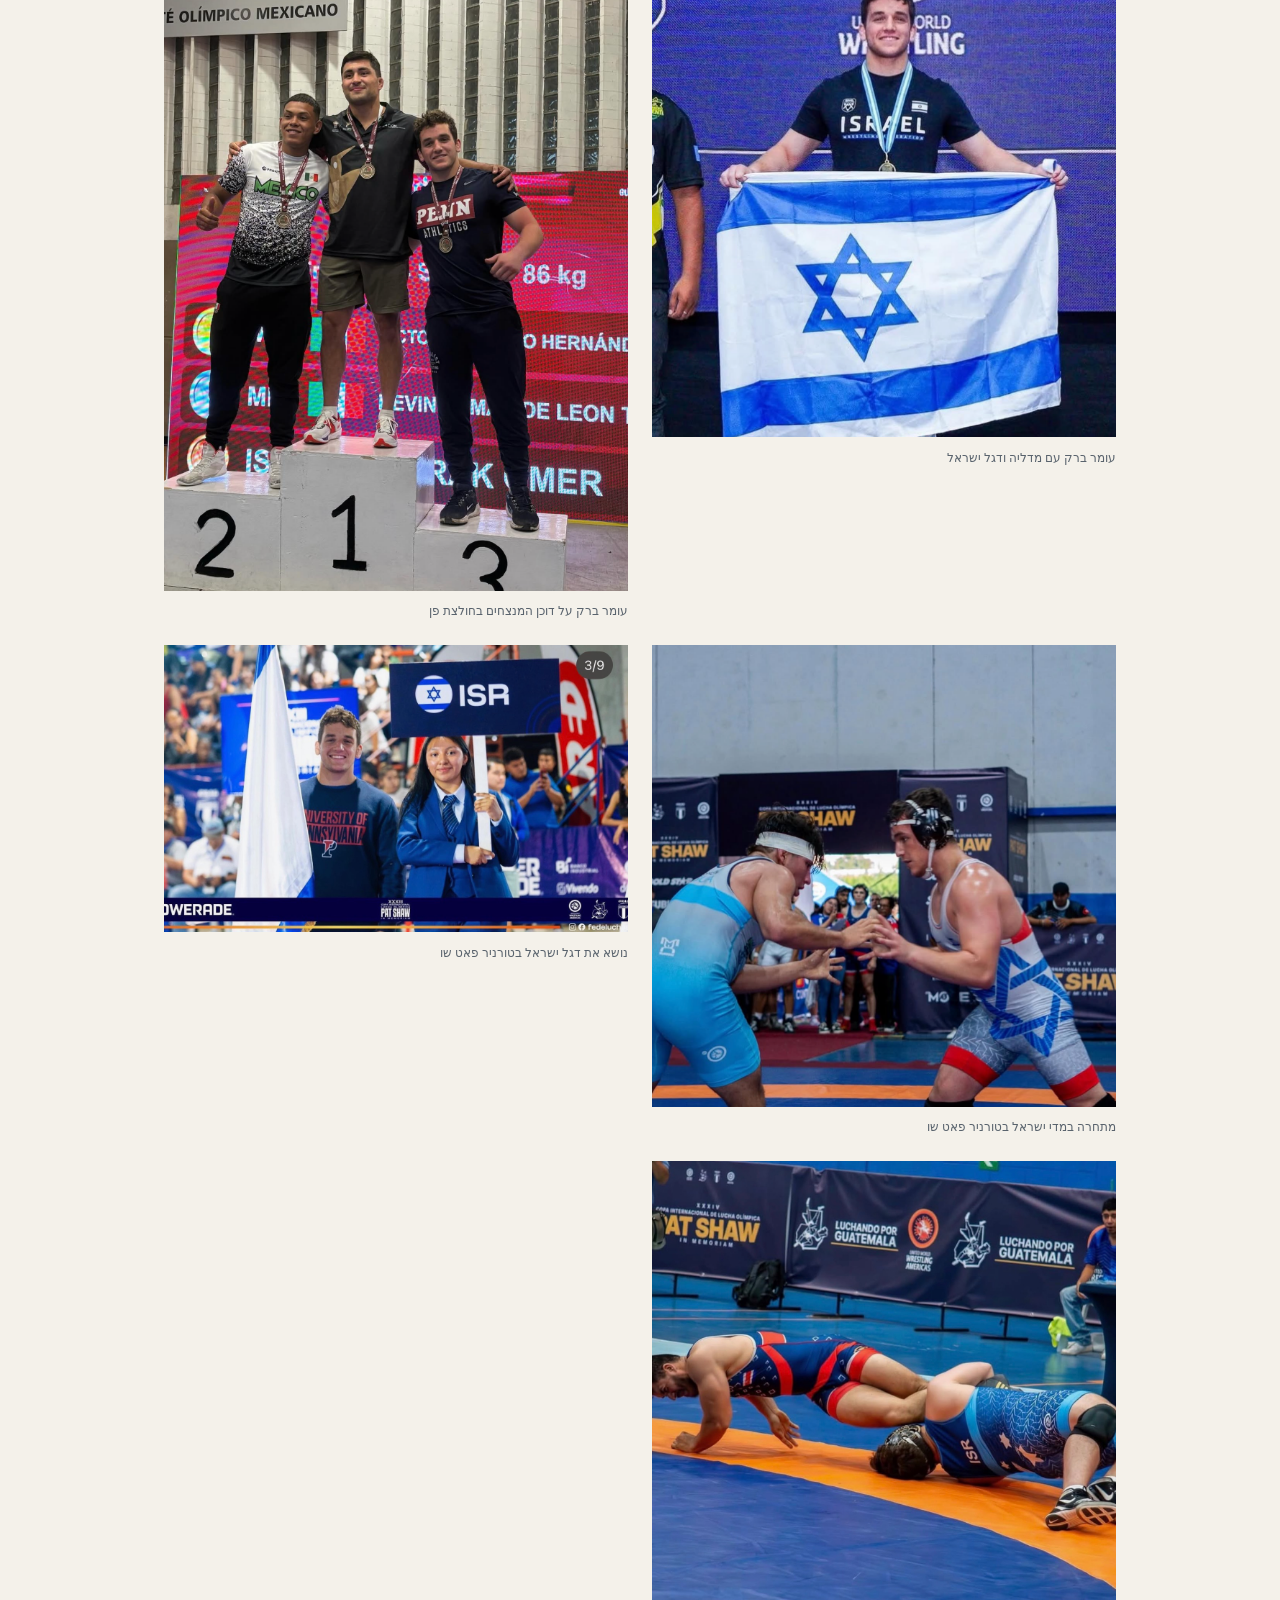
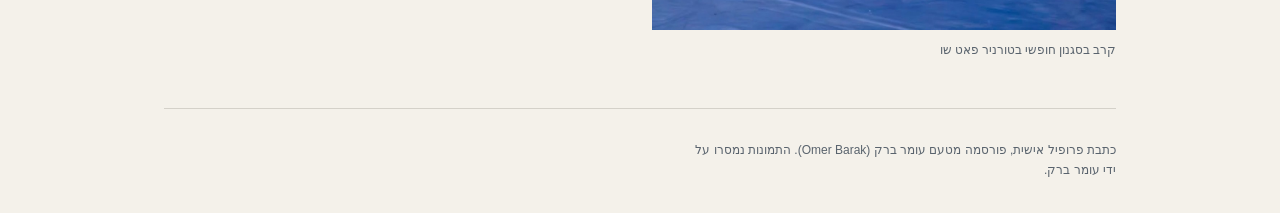
==== commit 9563f179: "Add Barak’s judo background and transition to wrestling" ====
--- a/he/index.html
+++ b/he/index.html
@@ -2,5 +2,5 @@
 <meta charset="utf-8"><meta name="viewport" content="width=device-width,initial-scale=1"><title>עומר ברק (Omer Barak): ממזרני ההיאבקות בפלורידה לייצוג ישראל</title><meta name="description" content="אחרי שהחל את דרכו בג׳ודו ועבר להתאמן הרחק מהבית, עומר ברק הגיע לקבוצת ההיאבקות של פן וזכה במדליות בינלאומיות עבור ישראל."><meta name="robots" content="index,follow"><link rel="canonical" href="https://omerbarak2005.github.io/omer-barak-wrestling/he/"><link rel="alternate" hreflang="en" href="https://omerbarak2005.github.io/omer-barak-wrestling/"><link rel="alternate" hreflang="he" href="https://omerbarak2005.github.io/omer-barak-wrestling/he/"><link rel="alternate" hreflang="x-default" href="https://omerbarak2005.github.io/omer-barak-wrestling/">
 <meta property="og:type" content="article"><meta property="og:title" content="עומר ברק (Omer Barak): ממזרני ההיאבקות בפלורידה לייצוג ישראל"><meta property="og:description" content="אחרי שהחל את דרכו בג׳ודו ועבר להתאמן הרחק מהבית, עומר ברק הגיע לקבוצת ההיאבקות של פן וזכה במדליות בינלאומיות עבור ישראל."><meta property="og:url" content="https://omerbarak2005.github.io/omer-barak-wrestling/he/"><meta property="og:image" content="https://omerbarak2005.github.io/omer-barak-wrestling/images/omer-barak-pat-shaw-podium.jpeg"><meta property="og:image:width" content="1290"><meta property="og:image:height" content="803"><meta name="twitter:card" content="summary_large_image"><link rel="icon" href="../favicon.svg"><link rel="preconnect" href="https://fonts.googleapis.com"><link rel="preconnect" href="https://fonts.gstatic.com" crossorigin><link href="https://fonts.googleapis.com/css2?family=Libre+Baskerville:wght@400;700&family=Libre+Franklin:wght@400;500;600;700&display=swap" rel="stylesheet"><link rel="stylesheet" href="../style.css"><script type="application/ld+json">{"@context": "https://schema.org", "@type": "Article", "headline": "עומר ברק (Omer Barak): ממזרני ההיאבקות בפלורידה לייצוג ישראל", "description": "אחרי שהחל את דרכו בג׳ודו ועבר להתאמן הרחק מהבית, עומר ברק הגיע לקבוצת ההיאבקות של פן וזכה במדליות בינלאומיות עבור ישראל.", "inLanguage": "he", "datePublished": "2026-09-18", "dateModified": "2026-09-18", "mainEntityOfPage": "https://omerbarak2005.github.io/omer-barak-wrestling/he/", "about": {"@type": "Person", "name": "Omer Barak", "alternateName": "עומר ברק", "sameAs": ["https://pennathletics.com/sports/wrestling/roster/omer-barak/26127", "https://whatsmat.uww.org/daten.php?spid=5191899110E047649A017F557B4423ED"]}, "publisher": {"@type": "Person", "name": "Omer Barak"}, "image": "https://omerbarak2005.github.io/omer-barak-wrestling/images/omer-barak-pat-shaw-podium.jpeg"}</script></head>
 <body class="feature-page"><a class="skip" href="#main">דלגו לכתבה</a><div class="feature-shell"><header class="feature-masthead"><span>היאבקות / כתבת פרופיל</span><a href="../" lang="en">English</a></header>
-<main id="main"><article><header class="feature-title"><p class="feature-date">18 ביוני 2025</p><h1>עומר ברק (Omer Barak): ממזרני ההיאבקות בפלורידה לייצוג ישראל</h1><p class="feature-deck">אחרי שהחל את דרכו בג׳ודו ועבר להתאמן הרחק מהבית, עומר ברק הגיע לקבוצת ההיאבקות של פן וזכה במדליות בינלאומיות עבור ישראל.</p></header><figure class="article-photo"><a href="../images/omer-barak-pat-shaw-podium.jpeg" aria-label="עומר ברק עם דגל ישראל על דוכן המנצחים בטורניר פאט שו"><img src="../images/omer-barak-pat-shaw-podium.jpeg" alt="עומר ברק עם דגל ישראל על דוכן המנצחים בטורניר פאט שו" loading="eager" decoding="async"></a><figcaption>עומר ברק עם דגל ישראל על דוכן המנצחים בטורניר פאט שו</figcaption></figure><div class="feature-prose"><p>ביוני 2024, בגואטמלה סיטי, זכה עומר ברק (Omer Barak) במדליית זהב עבור ישראל. הוא סיים ראשון בטורניר פאט שו במשקל עד 86 ק״ג בסגנון חופשי לבוגרים. איגוד ההיאבקות האמריקאי כלל את שמו ברשימת הזוכים בדיווח שפרסם לאחר התחרות.</p><p>ההישג הגיע אחרי מעבר בין ענפי ספורט ובין מסגרות אימון. ברק החל את דרכו בג׳ודו ונכנס להיאבקות בתיכון. כדי להצטרף לתוכנית ההיאבקות של Lake Highland Prep בפלורידה, עבר להתגורר הרחק מהוריו. כתבה בעיתון בית הספר, שפורסמה במרץ 2024, תיארה את המעבר ואת השפעת הרקע שלו בג׳ודו על סגנון ההיאבקות שלו.</p><p>ברק ייחס באותה כתבה את התקדמותו למאמן מייק פלאצו ולתרבות האימונים של הקבוצה. השגרה כללה נסיעות לתחרויות ושיעורי בית בדרכים. מבחינתו, ההשקעה באימונים ניכרה במה שקורה על המזרן.</p><figure class="article-photo"><a href="../images/omer-barak-match.jpeg" aria-label="ברק במהלך קרב בטורניר פאט שו"><img src="../images/omer-barak-match.jpeg" alt="ברק במהלך קרב בטורניר פאט שו" loading="lazy" decoding="async"></a><figcaption>ברק במהלך קרב בטורניר פאט שו</figcaption></figure><p>בהמשך הגיע לאוניברסיטת פנסילבניה והצטרף לסגל ההיאבקות שלה. הביוגרפיה הרשמית שלו באתר פן מפרטת מאזן של 223 ניצחונות ו־38 הפסדים בתקופת התיכון, חמש זכיות בתואר All-American ושתי הופעות בגמר ארצי. אלה הישגים מתקופת התיכון.</p><p>לצד המסגרת האמריקאית, ברק התחרה עבור ישראל בזירה הבינלאומית. ב־2024 השתתף באליפות אירופה עד גיל 20 בסגנון חופשי ובסגנון יווני־רומי. ב־2025 חזר לטורניר פאט שו, ורישומי איגוד ההיאבקות העולמי מתעדים זהב במשקל עד 87 ק״ג בסגנון יווני־רומי ובמשקל עד 92 ק״ג בסגנון חופשי לבוגרים.</p><p>ברק מופיע כיום בסגל ההיאבקות של פן. הפרופיל האוניברסיטאי ותוצאות התחרויות מתעדים את שני חלקי דרכו בענף: האימונים במסגרת האמריקאית והייצוג של ישראל בתחרויות בינלאומיות.</p><figure class="article-photo"><a href="../images/omer-barak-match-win.jpeg" aria-label="השופט מניף את ידו של ברק לאחר קרב"><img src="../images/omer-barak-match-win.jpeg" alt="השופט מניף את ידו של ברק לאחר קרב" loading="lazy" decoding="async"></a><figcaption>השופט מניף את ידו של ברק לאחר קרב</figcaption></figure></div><section class="article-gallery" aria-label="תמונות מהתחרויות"><figure class="article-photo"><a href="../images/omer-barak-israel.png" aria-label="עומר ברק עם מדליה ודגל ישראל"><img src="../images/omer-barak-israel.png" alt="עומר ברק עם מדליה ודגל ישראל" loading="lazy" decoding="async"></a><figcaption>עומר ברק עם מדליה ודגל ישראל</figcaption></figure><figure class="article-photo"><a href="../images/omer-barak-podium.png" aria-label="עומר ברק על דוכן המנצחים בחולצת פן"><img src="../images/omer-barak-podium.png" alt="עומר ברק על דוכן המנצחים בחולצת פן" loading="lazy" decoding="async"></a><figcaption>עומר ברק על דוכן המנצחים בחולצת פן</figcaption></figure><figure class="article-photo"><a href="../images/omer-barak-freestyle.png" aria-label="מתחרה במדי ישראל בטורניר פאט שו"><img src="../images/omer-barak-freestyle.png" alt="מתחרה במדי ישראל בטורניר פאט שו" loading="lazy" decoding="async"></a><figcaption>מתחרה במדי ישראל בטורניר פאט שו</figcaption></figure><figure class="article-photo"><a href="../images/omer-barak-flag-bearer.jpeg" aria-label="נושא את דגל ישראל בטורניר פאט שו"><img src="../images/omer-barak-flag-bearer.jpeg" alt="נושא את דגל ישראל בטורניר פאט שו" loading="lazy" decoding="async"></a><figcaption>נושא את דגל ישראל בטורניר פאט שו</figcaption></figure><figure class="article-photo"><a href="../images/omer-barak-on-the-mat.jpeg" aria-label="קרב בסגנון חופשי בטורניר פאט שו"><img src="../images/omer-barak-on-the-mat.jpeg" alt="קרב בסגנון חופשי בטורניר פאט שו" loading="lazy" decoding="async"></a><figcaption>קרב בסגנון חופשי בטורניר פאט שו</figcaption></figure></section></article></main>
+<main id="main"><article><header class="feature-title"><p class="feature-date">18 ביוני 2025</p><h1>עומר ברק (Omer Barak): ממזרני ההיאבקות בפלורידה לייצוג ישראל</h1><p class="feature-deck">אחרי שהחל את דרכו בג׳ודו ועבר להתאמן הרחק מהבית, עומר ברק הגיע לקבוצת ההיאבקות של פן וזכה במדליות בינלאומיות עבור ישראל.</p></header><figure class="article-photo"><a href="../images/omer-barak-pat-shaw-podium.jpeg" aria-label="עומר ברק עם דגל ישראל על דוכן המנצחים בטורניר פאט שו"><img src="../images/omer-barak-pat-shaw-podium.jpeg" alt="עומר ברק עם דגל ישראל על דוכן המנצחים בטורניר פאט שו" loading="eager" decoding="async"></a><figcaption>עומר ברק עם דגל ישראל על דוכן המנצחים בטורניר פאט שו</figcaption></figure><div class="feature-prose"><p>ביוני 2024, בגואטמלה סיטי, זכה עומר ברק (Omer Barak) במדליית זהב עבור ישראל. הוא סיים ראשון בטורניר פאט שו במשקל עד 86 ק״ג בסגנון חופשי לבוגרים. איגוד ההיאבקות האמריקאי כלל את שמו ברשימת הזוכים בדיווח שפרסם לאחר התחרות.</p><p>ההישג הגיע אחרי מעבר בין ענפי ספורט ובין מסגרות אימון. ברק היה אלוף ארצי בג׳ודו לפני שהחל להתאמן בהיאבקות בתיכון, כשהבין שעליו להמשיך להשתפר כספורטאי. כדי להצטרף לתוכנית ההיאבקות של Lake Highland Prep בפלורידה, עבר להתגורר הרחק מהוריו. כתבה בעיתון בית הספר, שפורסמה במרץ 2024, תיארה את המעבר ואת השפעת הרקע שלו בג׳ודו על סגנון ההיאבקות שלו.</p><p>ברק ייחס באותה כתבה את התקדמותו למאמן מייק פלאצו ולתרבות האימונים של הקבוצה. השגרה כללה נסיעות לתחרויות ושיעורי בית בדרכים. מבחינתו, ההשקעה באימונים ניכרה במה שקורה על המזרן.</p><figure class="article-photo"><a href="../images/omer-barak-match.jpeg" aria-label="ברק במהלך קרב בטורניר פאט שו"><img src="../images/omer-barak-match.jpeg" alt="ברק במהלך קרב בטורניר פאט שו" loading="lazy" decoding="async"></a><figcaption>ברק במהלך קרב בטורניר פאט שו</figcaption></figure><p>בהמשך הגיע לאוניברסיטת פנסילבניה והצטרף לסגל ההיאבקות שלה. הביוגרפיה הרשמית שלו באתר פן מפרטת מאזן של 223 ניצחונות ו־38 הפסדים בתקופת התיכון, חמש זכיות בתואר All-American ושתי הופעות בגמר ארצי. אלה הישגים מתקופת התיכון.</p><p>לצד המסגרת האמריקאית, ברק התחרה עבור ישראל בזירה הבינלאומית. ב־2024 השתתף באליפות אירופה עד גיל 20 בסגנון חופשי ובסגנון יווני־רומי. ב־2025 חזר לטורניר פאט שו, ורישומי איגוד ההיאבקות העולמי מתעדים זהב במשקל עד 87 ק״ג בסגנון יווני־רומי ובמשקל עד 92 ק״ג בסגנון חופשי לבוגרים.</p><p>ברק מופיע כיום בסגל ההיאבקות של פן. הפרופיל האוניברסיטאי ותוצאות התחרויות מתעדים את שני חלקי דרכו בענף: האימונים במסגרת האמריקאית והייצוג של ישראל בתחרויות בינלאומיות.</p><figure class="article-photo"><a href="../images/omer-barak-match-win.jpeg" aria-label="השופט מניף את ידו של ברק לאחר קרב"><img src="../images/omer-barak-match-win.jpeg" alt="השופט מניף את ידו של ברק לאחר קרב" loading="lazy" decoding="async"></a><figcaption>השופט מניף את ידו של ברק לאחר קרב</figcaption></figure></div><section class="article-gallery" aria-label="תמונות מהתחרויות"><figure class="article-photo"><a href="../images/omer-barak-israel.png" aria-label="עומר ברק עם מדליה ודגל ישראל"><img src="../images/omer-barak-israel.png" alt="עומר ברק עם מדליה ודגל ישראל" loading="lazy" decoding="async"></a><figcaption>עומר ברק עם מדליה ודגל ישראל</figcaption></figure><figure class="article-photo"><a href="../images/omer-barak-podium.png" aria-label="עומר ברק על דוכן המנצחים בחולצת פן"><img src="../images/omer-barak-podium.png" alt="עומר ברק על דוכן המנצחים בחולצת פן" loading="lazy" decoding="async"></a><figcaption>עומר ברק על דוכן המנצחים בחולצת פן</figcaption></figure><figure class="article-photo"><a href="../images/omer-barak-freestyle.png" aria-label="מתחרה במדי ישראל בטורניר פאט שו"><img src="../images/omer-barak-freestyle.png" alt="מתחרה במדי ישראל בטורניר פאט שו" loading="lazy" decoding="async"></a><figcaption>מתחרה במדי ישראל בטורניר פאט שו</figcaption></figure><figure class="article-photo"><a href="../images/omer-barak-flag-bearer.jpeg" aria-label="נושא את דגל ישראל בטורניר פאט שו"><img src="../images/omer-barak-flag-bearer.jpeg" alt="נושא את דגל ישראל בטורניר פאט שו" loading="lazy" decoding="async"></a><figcaption>נושא את דגל ישראל בטורניר פאט שו</figcaption></figure><figure class="article-photo"><a href="../images/omer-barak-on-the-mat.jpeg" aria-label="קרב בסגנון חופשי בטורניר פאט שו"><img src="../images/omer-barak-on-the-mat.jpeg" alt="קרב בסגנון חופשי בטורניר פאט שו" loading="lazy" decoding="async"></a><figcaption>קרב בסגנון חופשי בטורניר פאט שו</figcaption></figure></section></article></main>
 <footer class="feature-footer"><p>כתבת פרופיל אישית, פורסמה מטעם עומר ברק (Omer Barak). התמונות נמסרו על ידי עומר ברק.</p></footer></div></body></html>
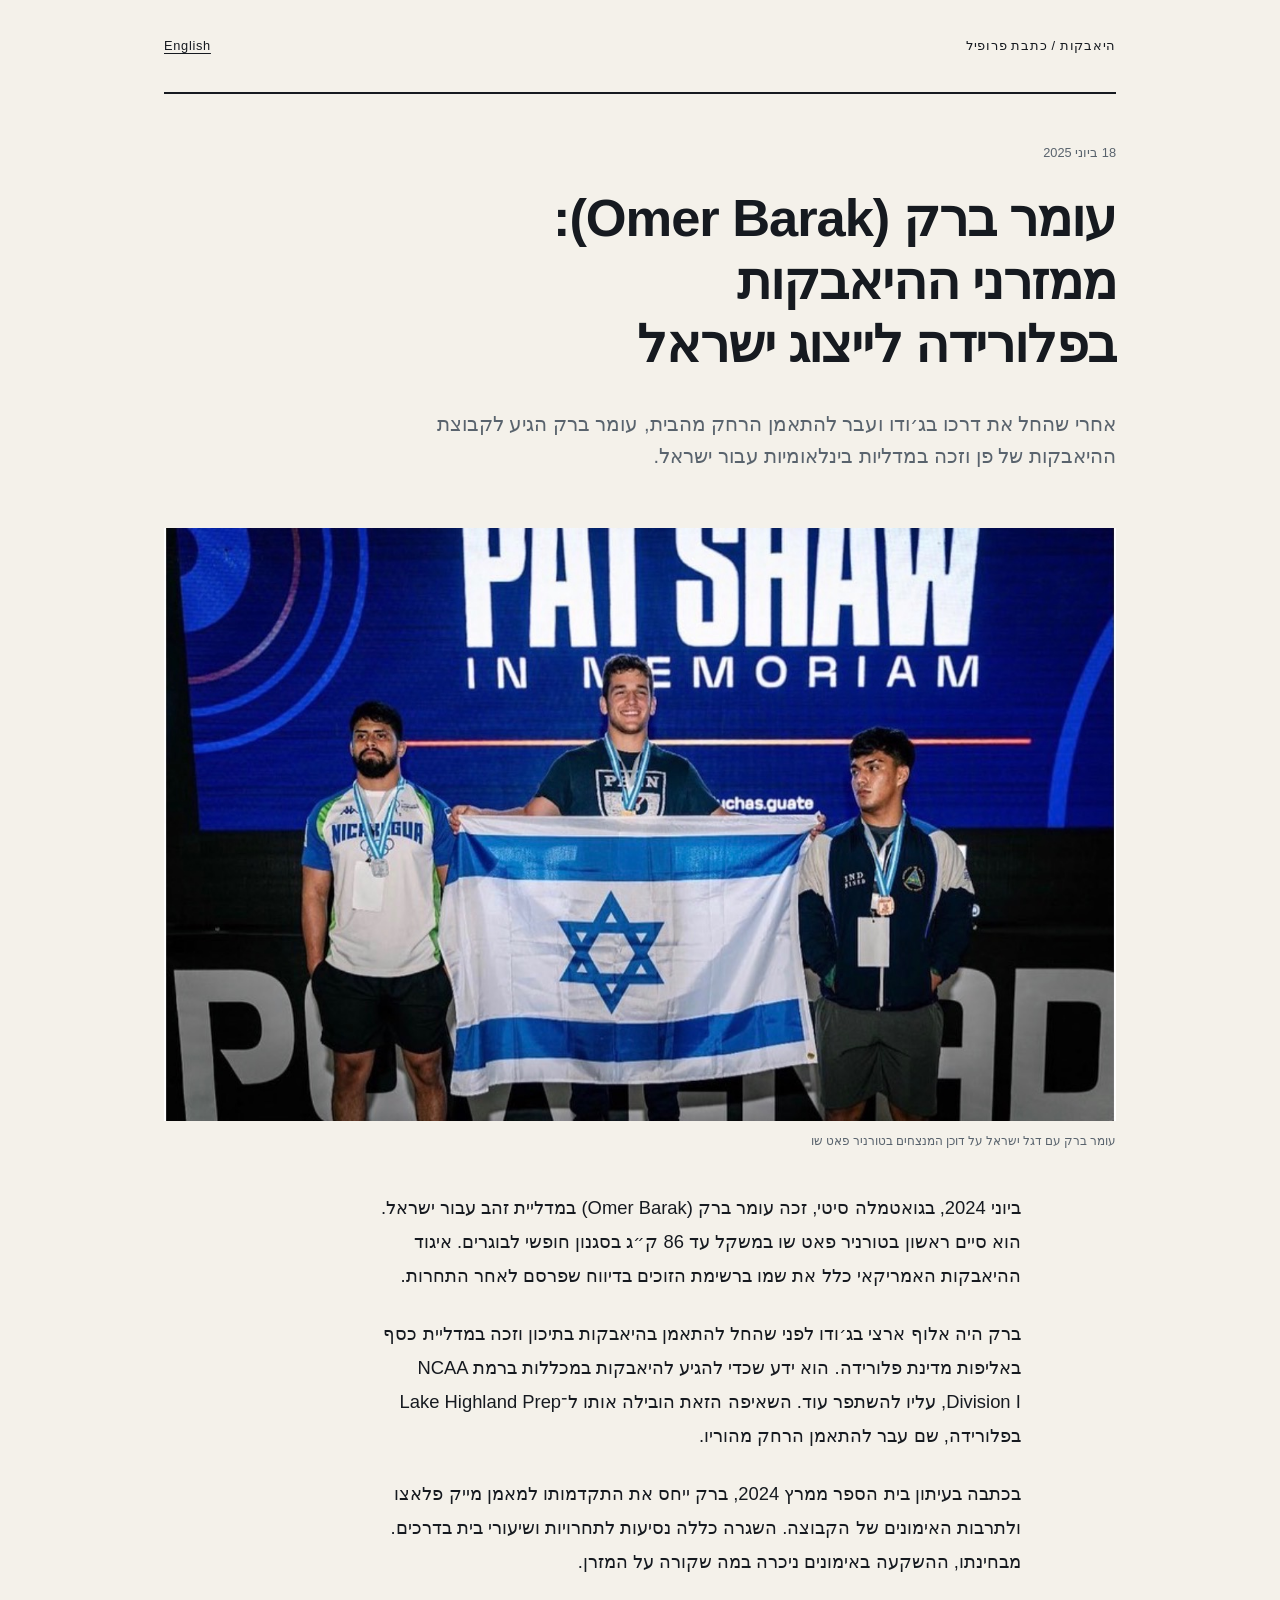
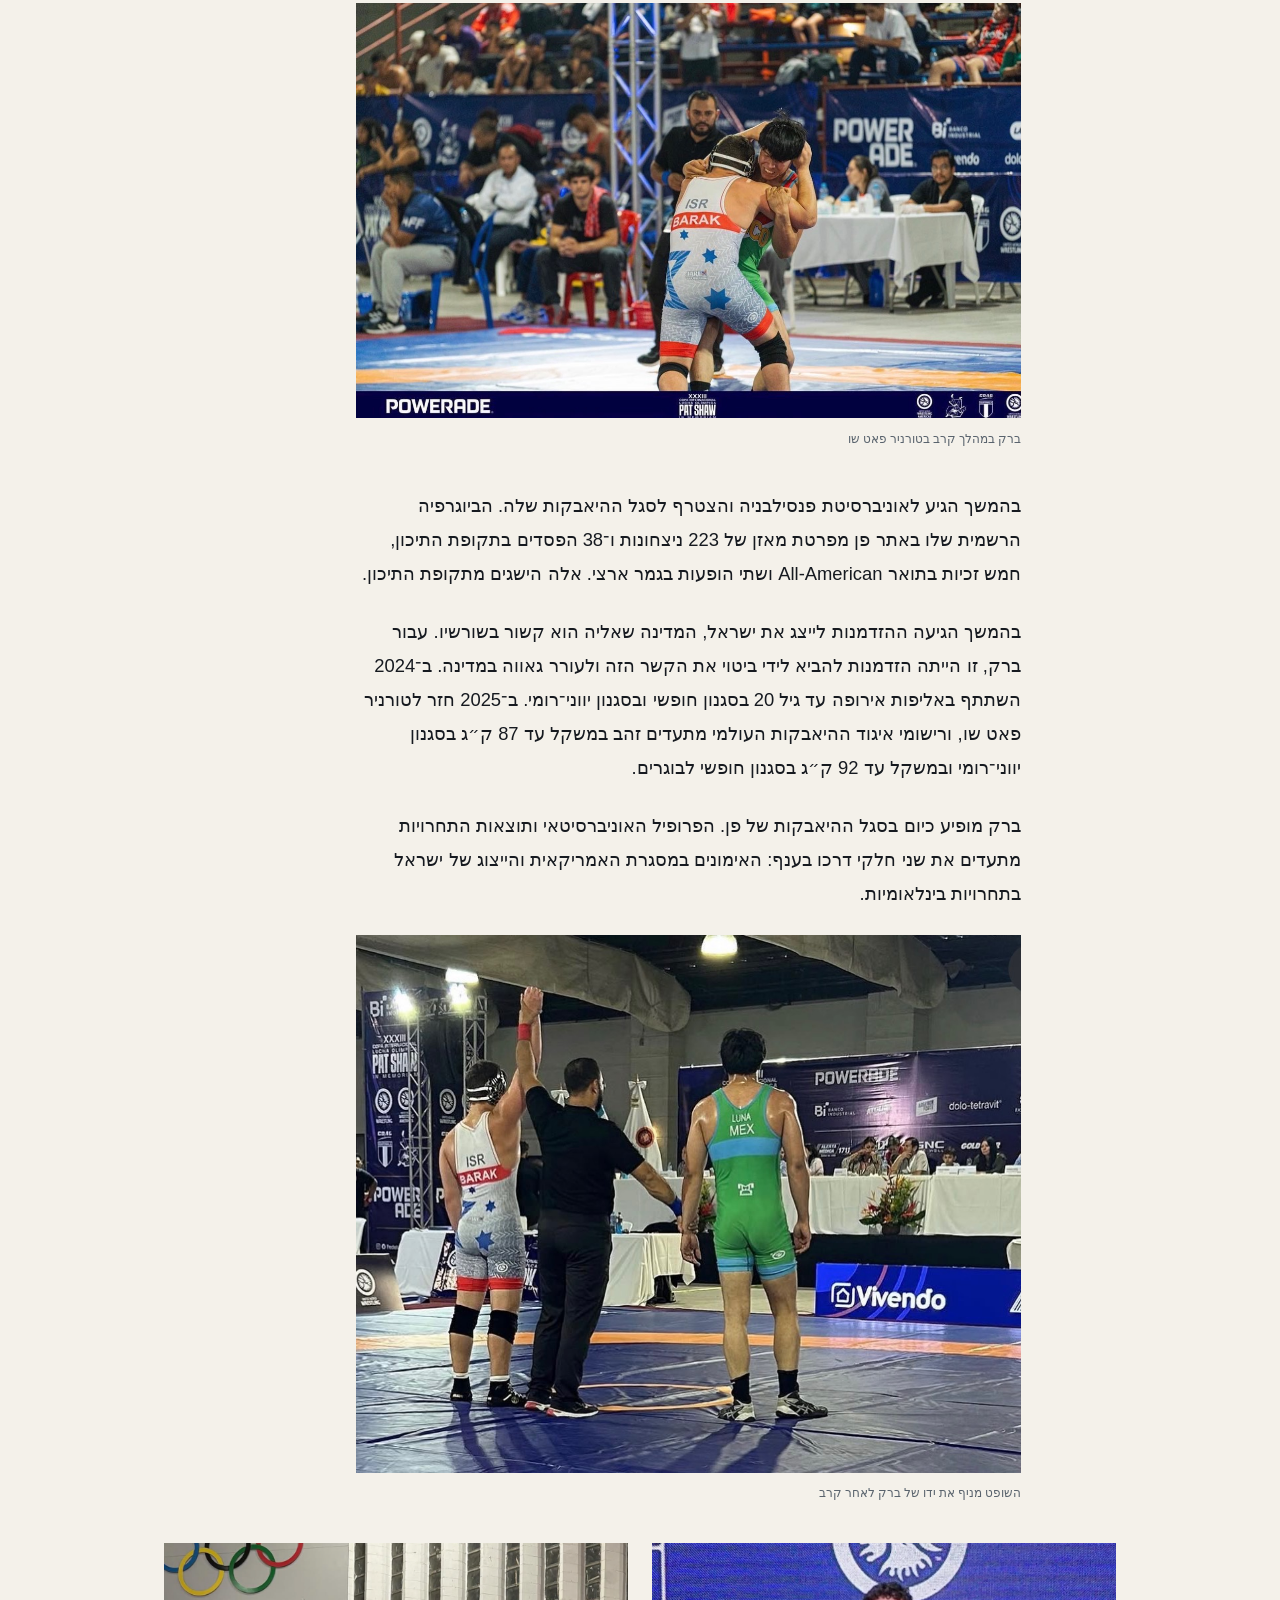
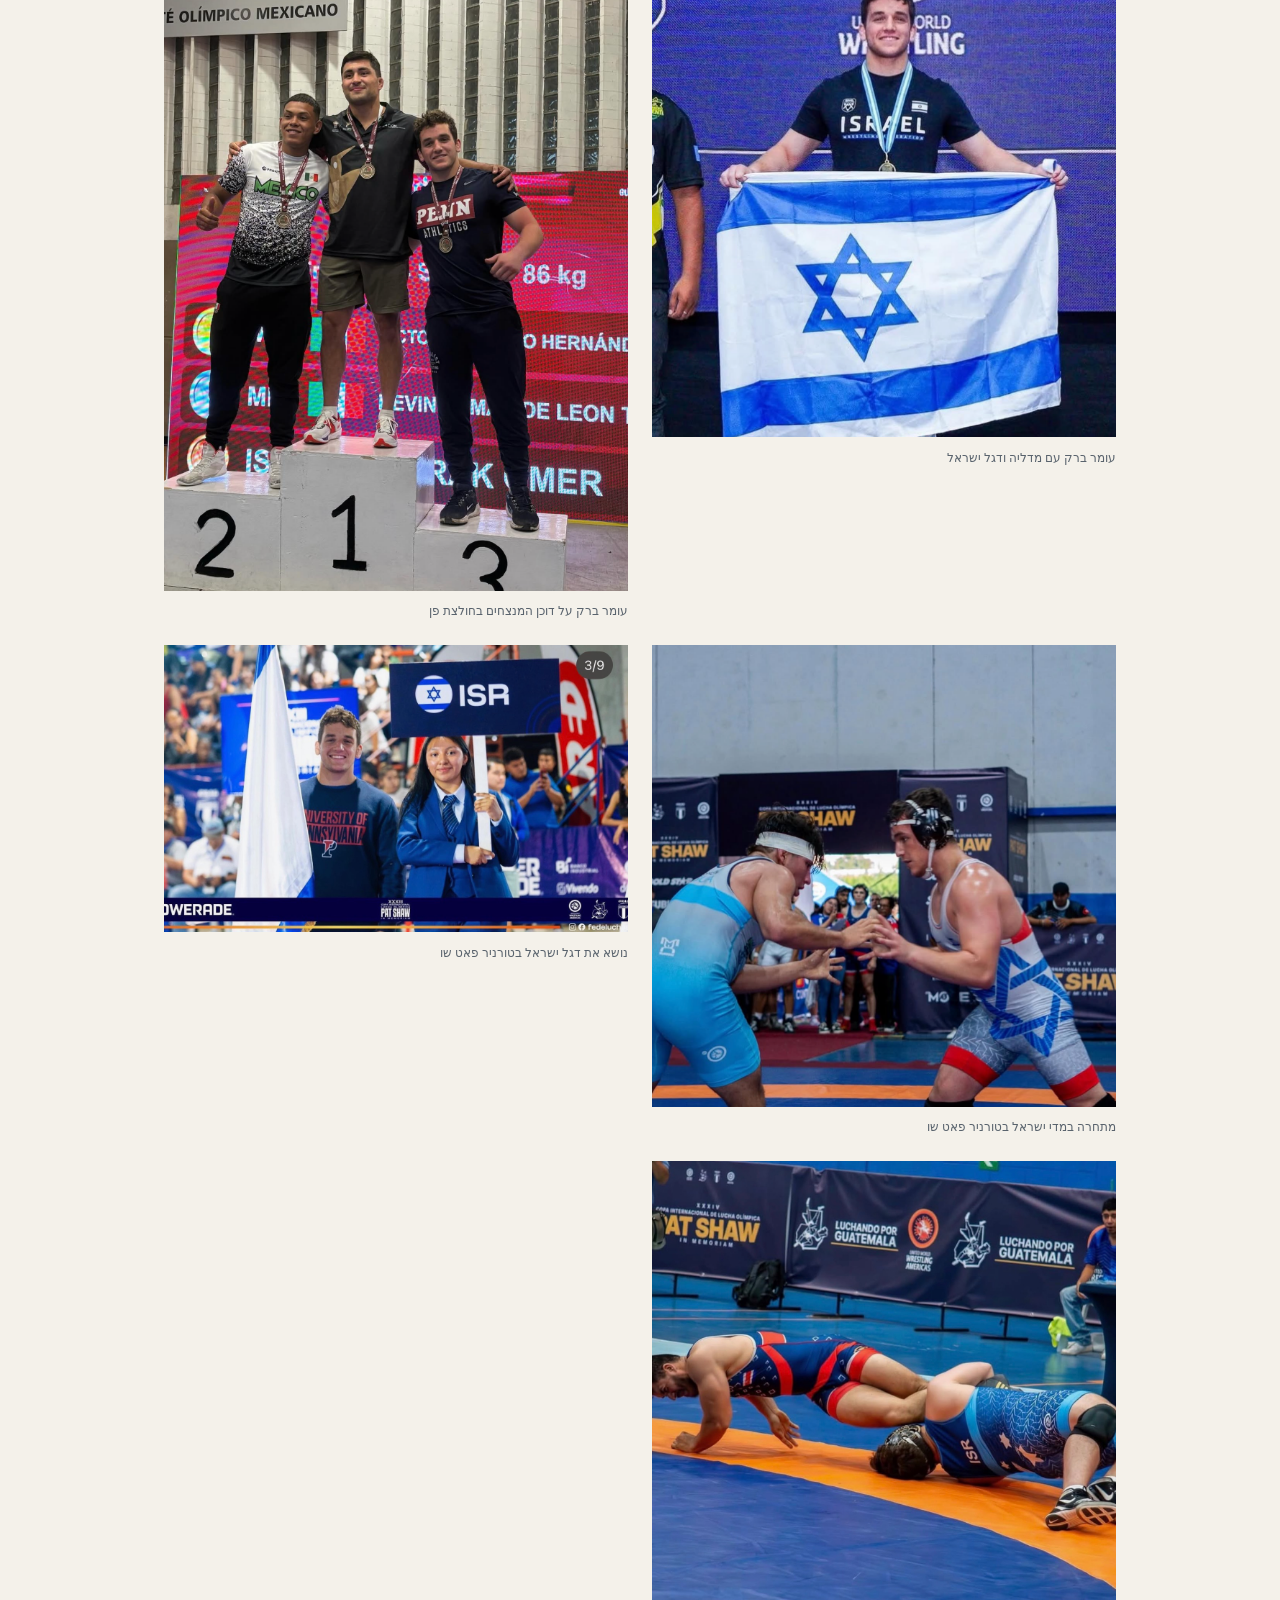
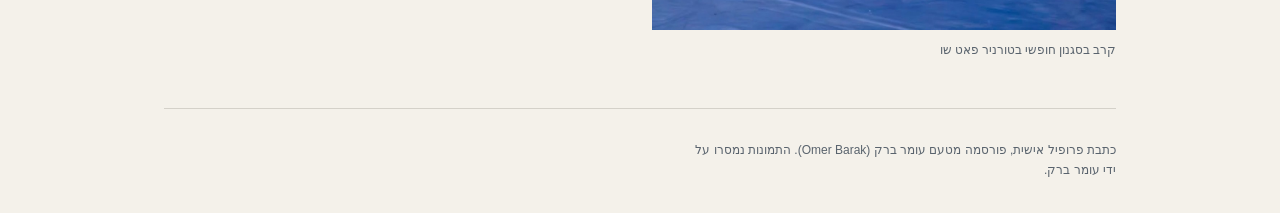
==== commit 3153d074: "Clarify Florida silver, Division I ambition and Israel representation" ====
--- a/he/index.html
+++ b/he/index.html
@@ -2,5 +2,5 @@
 <meta charset="utf-8"><meta name="viewport" content="width=device-width,initial-scale=1"><title>עומר ברק (Omer Barak): ממזרני ההיאבקות בפלורידה לייצוג ישראל</title><meta name="description" content="אחרי שהחל את דרכו בג׳ודו ועבר להתאמן הרחק מהבית, עומר ברק הגיע לקבוצת ההיאבקות של פן וזכה במדליות בינלאומיות עבור ישראל."><meta name="robots" content="index,follow"><link rel="canonical" href="https://omerbarak2005.github.io/omer-barak-wrestling/he/"><link rel="alternate" hreflang="en" href="https://omerbarak2005.github.io/omer-barak-wrestling/"><link rel="alternate" hreflang="he" href="https://omerbarak2005.github.io/omer-barak-wrestling/he/"><link rel="alternate" hreflang="x-default" href="https://omerbarak2005.github.io/omer-barak-wrestling/">
 <meta property="og:type" content="article"><meta property="og:title" content="עומר ברק (Omer Barak): ממזרני ההיאבקות בפלורידה לייצוג ישראל"><meta property="og:description" content="אחרי שהחל את דרכו בג׳ודו ועבר להתאמן הרחק מהבית, עומר ברק הגיע לקבוצת ההיאבקות של פן וזכה במדליות בינלאומיות עבור ישראל."><meta property="og:url" content="https://omerbarak2005.github.io/omer-barak-wrestling/he/"><meta property="og:image" content="https://omerbarak2005.github.io/omer-barak-wrestling/images/omer-barak-pat-shaw-podium.jpeg"><meta property="og:image:width" content="1290"><meta property="og:image:height" content="803"><meta name="twitter:card" content="summary_large_image"><link rel="icon" href="../favicon.svg"><link rel="preconnect" href="https://fonts.googleapis.com"><link rel="preconnect" href="https://fonts.gstatic.com" crossorigin><link href="https://fonts.googleapis.com/css2?family=Libre+Baskerville:wght@400;700&family=Libre+Franklin:wght@400;500;600;700&display=swap" rel="stylesheet"><link rel="stylesheet" href="../style.css"><script type="application/ld+json">{"@context": "https://schema.org", "@type": "Article", "headline": "עומר ברק (Omer Barak): ממזרני ההיאבקות בפלורידה לייצוג ישראל", "description": "אחרי שהחל את דרכו בג׳ודו ועבר להתאמן הרחק מהבית, עומר ברק הגיע לקבוצת ההיאבקות של פן וזכה במדליות בינלאומיות עבור ישראל.", "inLanguage": "he", "datePublished": "2026-09-18", "dateModified": "2026-09-18", "mainEntityOfPage": "https://omerbarak2005.github.io/omer-barak-wrestling/he/", "about": {"@type": "Person", "name": "Omer Barak", "alternateName": "עומר ברק", "sameAs": ["https://pennathletics.com/sports/wrestling/roster/omer-barak/26127", "https://whatsmat.uww.org/daten.php?spid=5191899110E047649A017F557B4423ED"]}, "publisher": {"@type": "Person", "name": "Omer Barak"}, "image": "https://omerbarak2005.github.io/omer-barak-wrestling/images/omer-barak-pat-shaw-podium.jpeg"}</script></head>
 <body class="feature-page"><a class="skip" href="#main">דלגו לכתבה</a><div class="feature-shell"><header class="feature-masthead"><span>היאבקות / כתבת פרופיל</span><a href="../" lang="en">English</a></header>
-<main id="main"><article><header class="feature-title"><p class="feature-date">18 ביוני 2025</p><h1>עומר ברק (Omer Barak): ממזרני ההיאבקות בפלורידה לייצוג ישראל</h1><p class="feature-deck">אחרי שהחל את דרכו בג׳ודו ועבר להתאמן הרחק מהבית, עומר ברק הגיע לקבוצת ההיאבקות של פן וזכה במדליות בינלאומיות עבור ישראל.</p></header><figure class="article-photo"><a href="../images/omer-barak-pat-shaw-podium.jpeg" aria-label="עומר ברק עם דגל ישראל על דוכן המנצחים בטורניר פאט שו"><img src="../images/omer-barak-pat-shaw-podium.jpeg" alt="עומר ברק עם דגל ישראל על דוכן המנצחים בטורניר פאט שו" loading="eager" decoding="async"></a><figcaption>עומר ברק עם דגל ישראל על דוכן המנצחים בטורניר פאט שו</figcaption></figure><div class="feature-prose"><p>ביוני 2024, בגואטמלה סיטי, זכה עומר ברק (Omer Barak) במדליית זהב עבור ישראל. הוא סיים ראשון בטורניר פאט שו במשקל עד 86 ק״ג בסגנון חופשי לבוגרים. איגוד ההיאבקות האמריקאי כלל את שמו ברשימת הזוכים בדיווח שפרסם לאחר התחרות.</p><p>ההישג הגיע אחרי מעבר בין ענפי ספורט ובין מסגרות אימון. ברק היה אלוף ארצי בג׳ודו לפני שהחל להתאמן בהיאבקות בתיכון, כשהבין שעליו להמשיך להשתפר כספורטאי. כדי להצטרף לתוכנית ההיאבקות של Lake Highland Prep בפלורידה, עבר להתגורר הרחק מהוריו. כתבה בעיתון בית הספר, שפורסמה במרץ 2024, תיארה את המעבר ואת השפעת הרקע שלו בג׳ודו על סגנון ההיאבקות שלו.</p><p>ברק ייחס באותה כתבה את התקדמותו למאמן מייק פלאצו ולתרבות האימונים של הקבוצה. השגרה כללה נסיעות לתחרויות ושיעורי בית בדרכים. מבחינתו, ההשקעה באימונים ניכרה במה שקורה על המזרן.</p><figure class="article-photo"><a href="../images/omer-barak-match.jpeg" aria-label="ברק במהלך קרב בטורניר פאט שו"><img src="../images/omer-barak-match.jpeg" alt="ברק במהלך קרב בטורניר פאט שו" loading="lazy" decoding="async"></a><figcaption>ברק במהלך קרב בטורניר פאט שו</figcaption></figure><p>בהמשך הגיע לאוניברסיטת פנסילבניה והצטרף לסגל ההיאבקות שלה. הביוגרפיה הרשמית שלו באתר פן מפרטת מאזן של 223 ניצחונות ו־38 הפסדים בתקופת התיכון, חמש זכיות בתואר All-American ושתי הופעות בגמר ארצי. אלה הישגים מתקופת התיכון.</p><p>לצד המסגרת האמריקאית, ברק התחרה עבור ישראל בזירה הבינלאומית. ב־2024 השתתף באליפות אירופה עד גיל 20 בסגנון חופשי ובסגנון יווני־רומי. ב־2025 חזר לטורניר פאט שו, ורישומי איגוד ההיאבקות העולמי מתעדים זהב במשקל עד 87 ק״ג בסגנון יווני־רומי ובמשקל עד 92 ק״ג בסגנון חופשי לבוגרים.</p><p>ברק מופיע כיום בסגל ההיאבקות של פן. הפרופיל האוניברסיטאי ותוצאות התחרויות מתעדים את שני חלקי דרכו בענף: האימונים במסגרת האמריקאית והייצוג של ישראל בתחרויות בינלאומיות.</p><figure class="article-photo"><a href="../images/omer-barak-match-win.jpeg" aria-label="השופט מניף את ידו של ברק לאחר קרב"><img src="../images/omer-barak-match-win.jpeg" alt="השופט מניף את ידו של ברק לאחר קרב" loading="lazy" decoding="async"></a><figcaption>השופט מניף את ידו של ברק לאחר קרב</figcaption></figure></div><section class="article-gallery" aria-label="תמונות מהתחרויות"><figure class="article-photo"><a href="../images/omer-barak-israel.png" aria-label="עומר ברק עם מדליה ודגל ישראל"><img src="../images/omer-barak-israel.png" alt="עומר ברק עם מדליה ודגל ישראל" loading="lazy" decoding="async"></a><figcaption>עומר ברק עם מדליה ודגל ישראל</figcaption></figure><figure class="article-photo"><a href="../images/omer-barak-podium.png" aria-label="עומר ברק על דוכן המנצחים בחולצת פן"><img src="../images/omer-barak-podium.png" alt="עומר ברק על דוכן המנצחים בחולצת פן" loading="lazy" decoding="async"></a><figcaption>עומר ברק על דוכן המנצחים בחולצת פן</figcaption></figure><figure class="article-photo"><a href="../images/omer-barak-freestyle.png" aria-label="מתחרה במדי ישראל בטורניר פאט שו"><img src="../images/omer-barak-freestyle.png" alt="מתחרה במדי ישראל בטורניר פאט שו" loading="lazy" decoding="async"></a><figcaption>מתחרה במדי ישראל בטורניר פאט שו</figcaption></figure><figure class="article-photo"><a href="../images/omer-barak-flag-bearer.jpeg" aria-label="נושא את דגל ישראל בטורניר פאט שו"><img src="../images/omer-barak-flag-bearer.jpeg" alt="נושא את דגל ישראל בטורניר פאט שו" loading="lazy" decoding="async"></a><figcaption>נושא את דגל ישראל בטורניר פאט שו</figcaption></figure><figure class="article-photo"><a href="../images/omer-barak-on-the-mat.jpeg" aria-label="קרב בסגנון חופשי בטורניר פאט שו"><img src="../images/omer-barak-on-the-mat.jpeg" alt="קרב בסגנון חופשי בטורניר פאט שו" loading="lazy" decoding="async"></a><figcaption>קרב בסגנון חופשי בטורניר פאט שו</figcaption></figure></section></article></main>
+<main id="main"><article><header class="feature-title"><p class="feature-date">18 ביוני 2025</p><h1>עומר ברק (Omer Barak): ממזרני ההיאבקות בפלורידה לייצוג ישראל</h1><p class="feature-deck">אחרי שהחל את דרכו בג׳ודו ועבר להתאמן הרחק מהבית, עומר ברק הגיע לקבוצת ההיאבקות של פן וזכה במדליות בינלאומיות עבור ישראל.</p></header><figure class="article-photo"><a href="../images/omer-barak-pat-shaw-podium.jpeg" aria-label="עומר ברק עם דגל ישראל על דוכן המנצחים בטורניר פאט שו"><img src="../images/omer-barak-pat-shaw-podium.jpeg" alt="עומר ברק עם דגל ישראל על דוכן המנצחים בטורניר פאט שו" loading="eager" decoding="async"></a><figcaption>עומר ברק עם דגל ישראל על דוכן המנצחים בטורניר פאט שו</figcaption></figure><div class="feature-prose"><p>ביוני 2024, בגואטמלה סיטי, זכה עומר ברק (Omer Barak) במדליית זהב עבור ישראל. הוא סיים ראשון בטורניר פאט שו במשקל עד 86 ק״ג בסגנון חופשי לבוגרים. איגוד ההיאבקות האמריקאי כלל את שמו ברשימת הזוכים בדיווח שפרסם לאחר התחרות.</p><p>ברק היה אלוף ארצי בג׳ודו לפני שהחל להתאמן בהיאבקות בתיכון וזכה במדליית כסף באליפות מדינת פלורידה. הוא ידע שכדי להגיע להיאבקות במכללות ברמת NCAA Division I, עליו להשתפר עוד. השאיפה הזאת הובילה אותו ל־Lake Highland Prep בפלורידה, שם עבר להתאמן הרחק מהוריו.</p><p>בכתבה בעיתון בית הספר ממרץ 2024, ברק ייחס את התקדמותו למאמן מייק פלאצו ולתרבות האימונים של הקבוצה. השגרה כללה נסיעות לתחרויות ושיעורי בית בדרכים. מבחינתו, ההשקעה באימונים ניכרה במה שקורה על המזרן.</p><figure class="article-photo"><a href="../images/omer-barak-match.jpeg" aria-label="ברק במהלך קרב בטורניר פאט שו"><img src="../images/omer-barak-match.jpeg" alt="ברק במהלך קרב בטורניר פאט שו" loading="lazy" decoding="async"></a><figcaption>ברק במהלך קרב בטורניר פאט שו</figcaption></figure><p>בהמשך הגיע לאוניברסיטת פנסילבניה והצטרף לסגל ההיאבקות שלה. הביוגרפיה הרשמית שלו באתר פן מפרטת מאזן של 223 ניצחונות ו־38 הפסדים בתקופת התיכון, חמש זכיות בתואר All-American ושתי הופעות בגמר ארצי. אלה הישגים מתקופת התיכון.</p><p>בהמשך הגיעה ההזדמנות לייצג את ישראל, המדינה שאליה הוא קשור בשורשיו. עבור ברק, זו הייתה הזדמנות להביא לידי ביטוי את הקשר הזה ולעורר גאווה במדינה. ב־2024 השתתף באליפות אירופה עד גיל 20 בסגנון חופשי ובסגנון יווני־רומי. ב־2025 חזר לטורניר פאט שו, ורישומי איגוד ההיאבקות העולמי מתעדים זהב במשקל עד 87 ק״ג בסגנון יווני־רומי ובמשקל עד 92 ק״ג בסגנון חופשי לבוגרים.</p><p>ברק מופיע כיום בסגל ההיאבקות של פן. הפרופיל האוניברסיטאי ותוצאות התחרויות מתעדים את שני חלקי דרכו בענף: האימונים במסגרת האמריקאית והייצוג של ישראל בתחרויות בינלאומיות.</p><figure class="article-photo"><a href="../images/omer-barak-match-win.jpeg" aria-label="השופט מניף את ידו של ברק לאחר קרב"><img src="../images/omer-barak-match-win.jpeg" alt="השופט מניף את ידו של ברק לאחר קרב" loading="lazy" decoding="async"></a><figcaption>השופט מניף את ידו של ברק לאחר קרב</figcaption></figure></div><section class="article-gallery" aria-label="תמונות מהתחרויות"><figure class="article-photo"><a href="../images/omer-barak-israel.png" aria-label="עומר ברק עם מדליה ודגל ישראל"><img src="../images/omer-barak-israel.png" alt="עומר ברק עם מדליה ודגל ישראל" loading="lazy" decoding="async"></a><figcaption>עומר ברק עם מדליה ודגל ישראל</figcaption></figure><figure class="article-photo"><a href="../images/omer-barak-podium.png" aria-label="עומר ברק על דוכן המנצחים בחולצת פן"><img src="../images/omer-barak-podium.png" alt="עומר ברק על דוכן המנצחים בחולצת פן" loading="lazy" decoding="async"></a><figcaption>עומר ברק על דוכן המנצחים בחולצת פן</figcaption></figure><figure class="article-photo"><a href="../images/omer-barak-freestyle.png" aria-label="מתחרה במדי ישראל בטורניר פאט שו"><img src="../images/omer-barak-freestyle.png" alt="מתחרה במדי ישראל בטורניר פאט שו" loading="lazy" decoding="async"></a><figcaption>מתחרה במדי ישראל בטורניר פאט שו</figcaption></figure><figure class="article-photo"><a href="../images/omer-barak-flag-bearer.jpeg" aria-label="נושא את דגל ישראל בטורניר פאט שו"><img src="../images/omer-barak-flag-bearer.jpeg" alt="נושא את דגל ישראל בטורניר פאט שו" loading="lazy" decoding="async"></a><figcaption>נושא את דגל ישראל בטורניר פאט שו</figcaption></figure><figure class="article-photo"><a href="../images/omer-barak-on-the-mat.jpeg" aria-label="קרב בסגנון חופשי בטורניר פאט שו"><img src="../images/omer-barak-on-the-mat.jpeg" alt="קרב בסגנון חופשי בטורניר פאט שו" loading="lazy" decoding="async"></a><figcaption>קרב בסגנון חופשי בטורניר פאט שו</figcaption></figure></section></article></main>
 <footer class="feature-footer"><p>כתבת פרופיל אישית, פורסמה מטעם עומר ברק (Omer Barak). התמונות נמסרו על ידי עומר ברק.</p></footer></div></body></html>
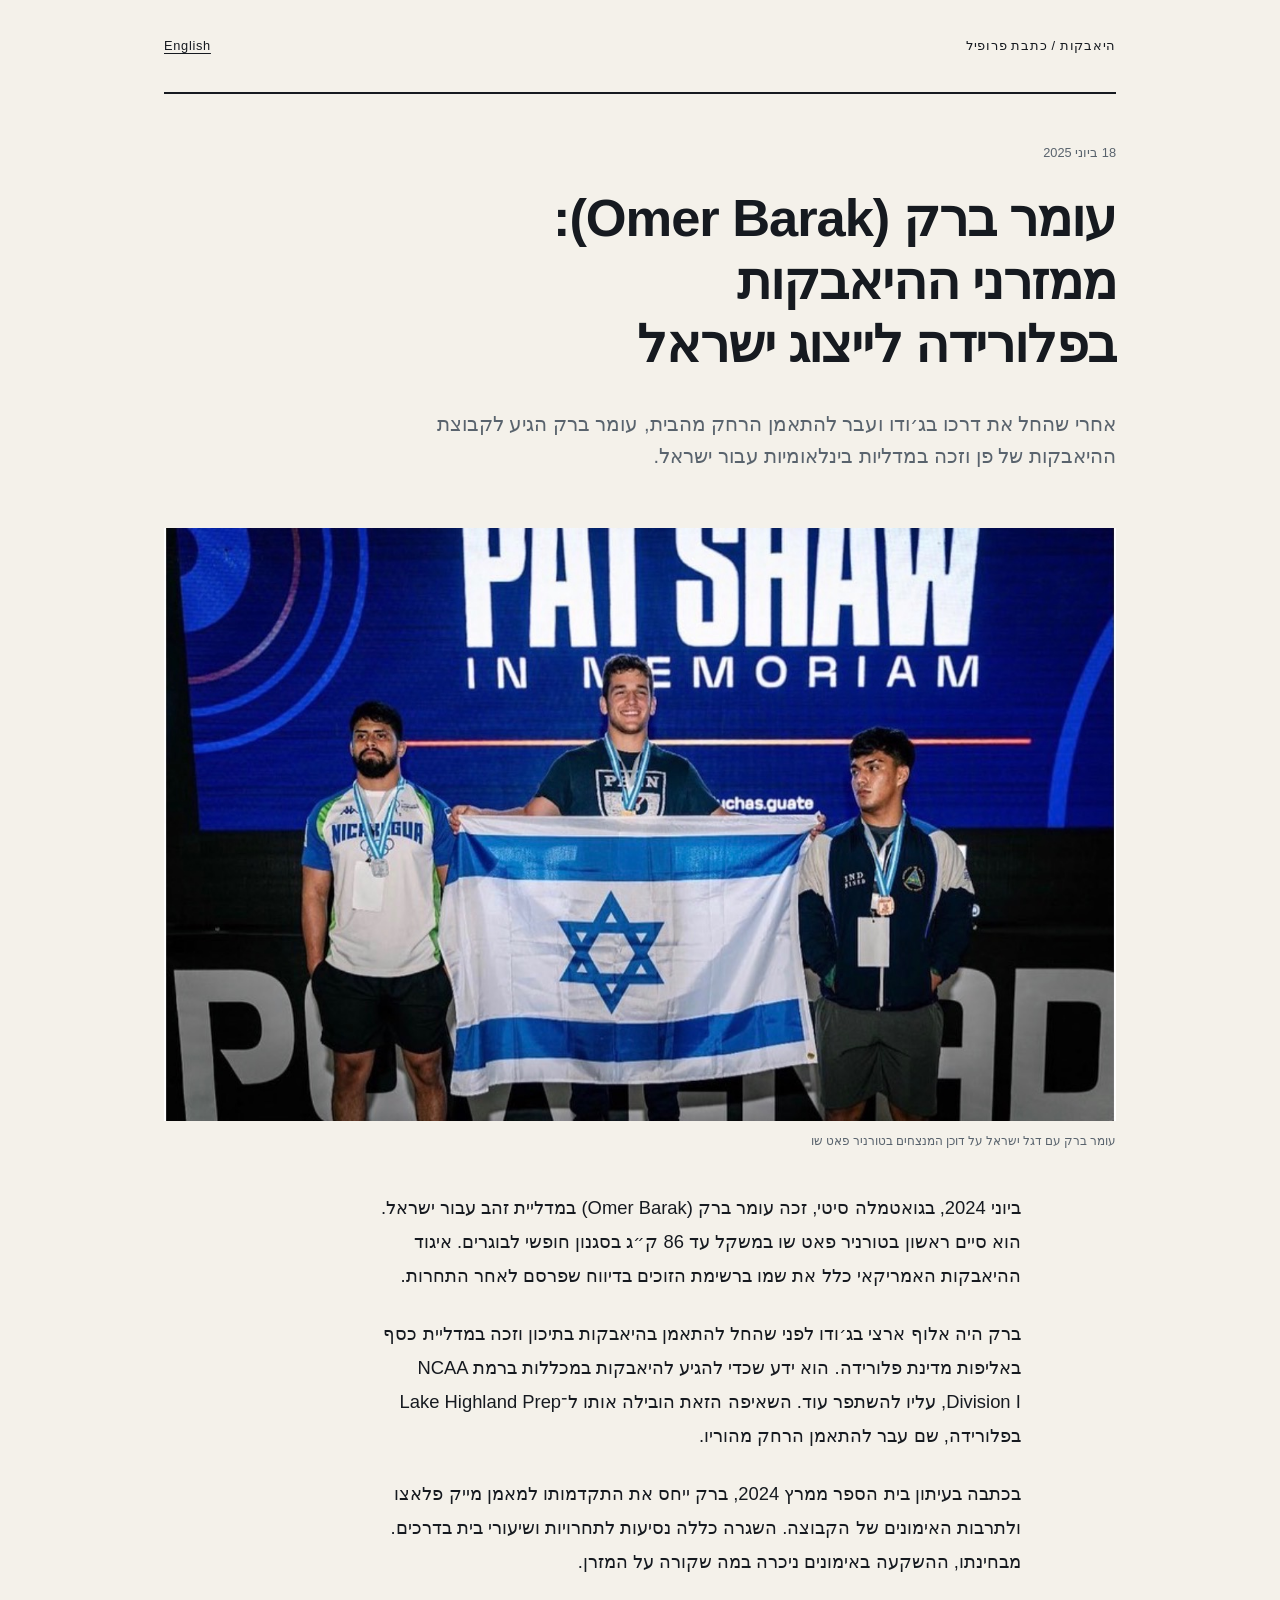
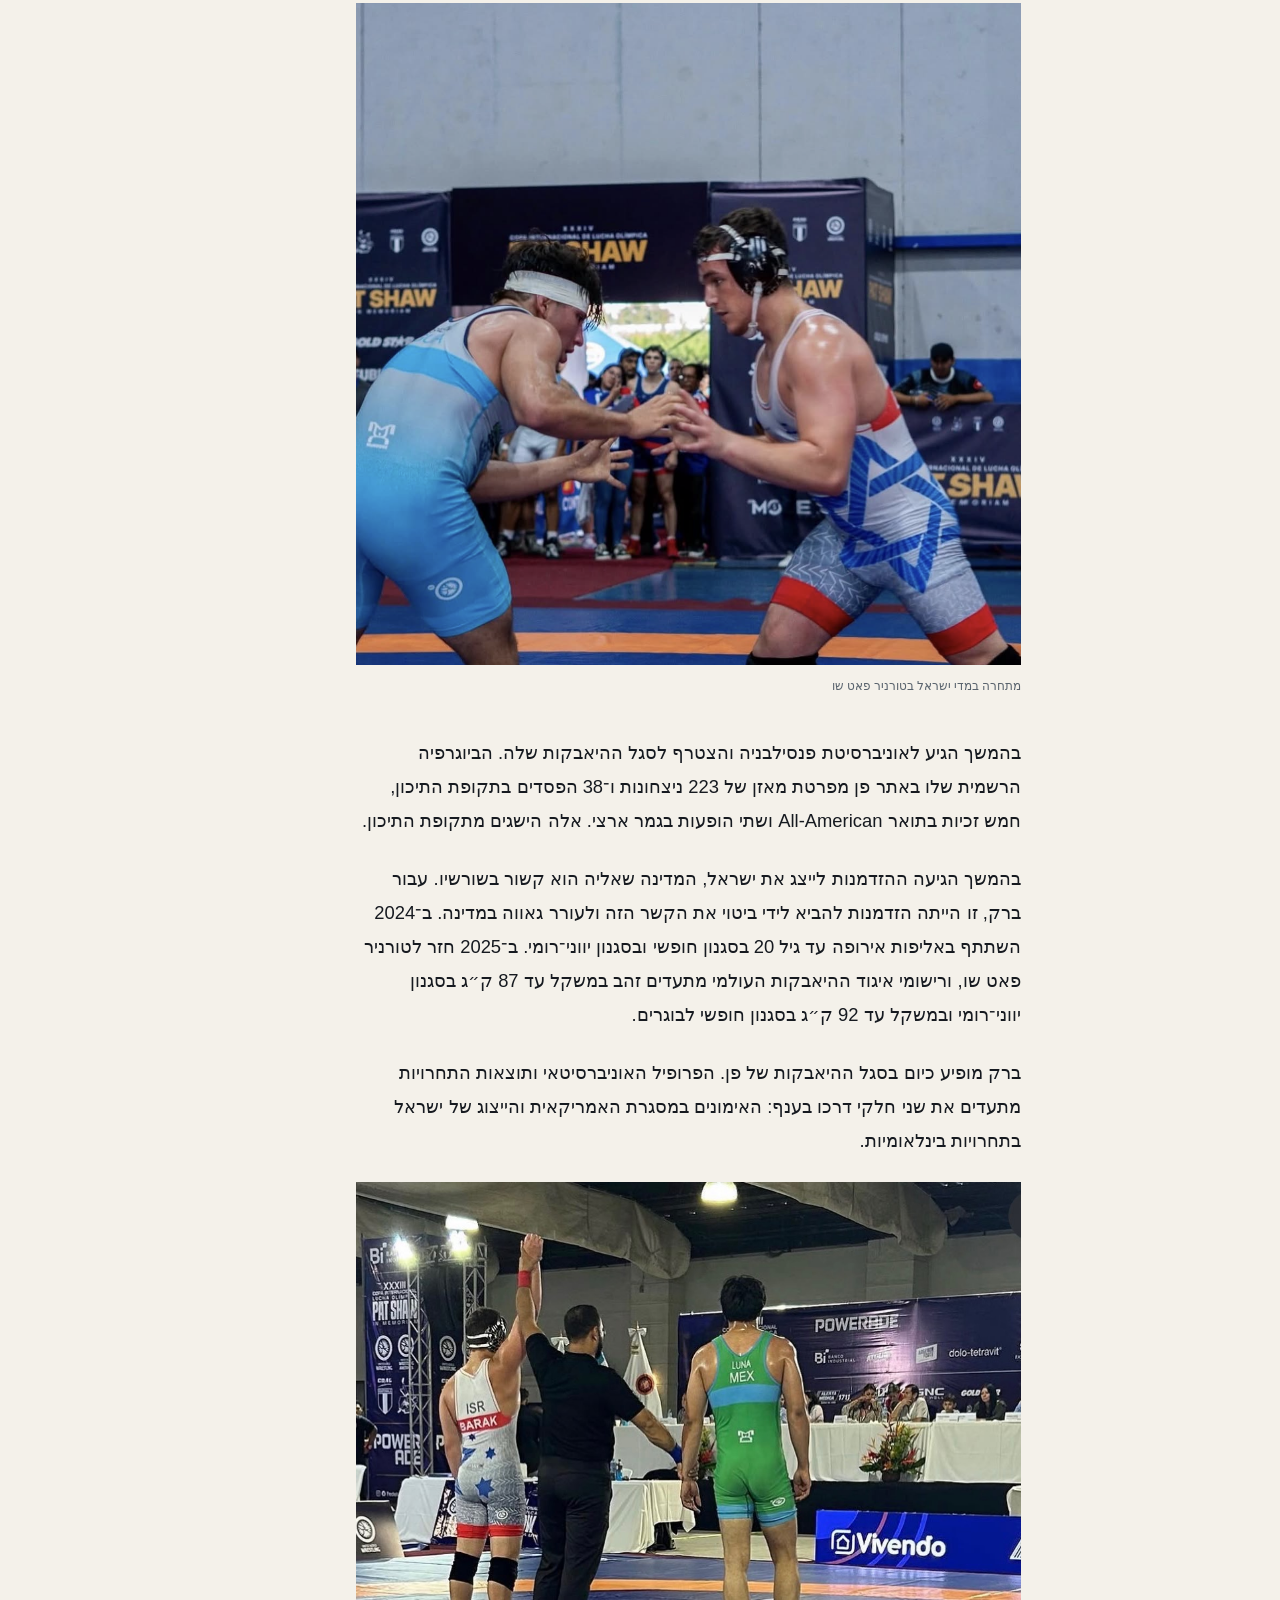
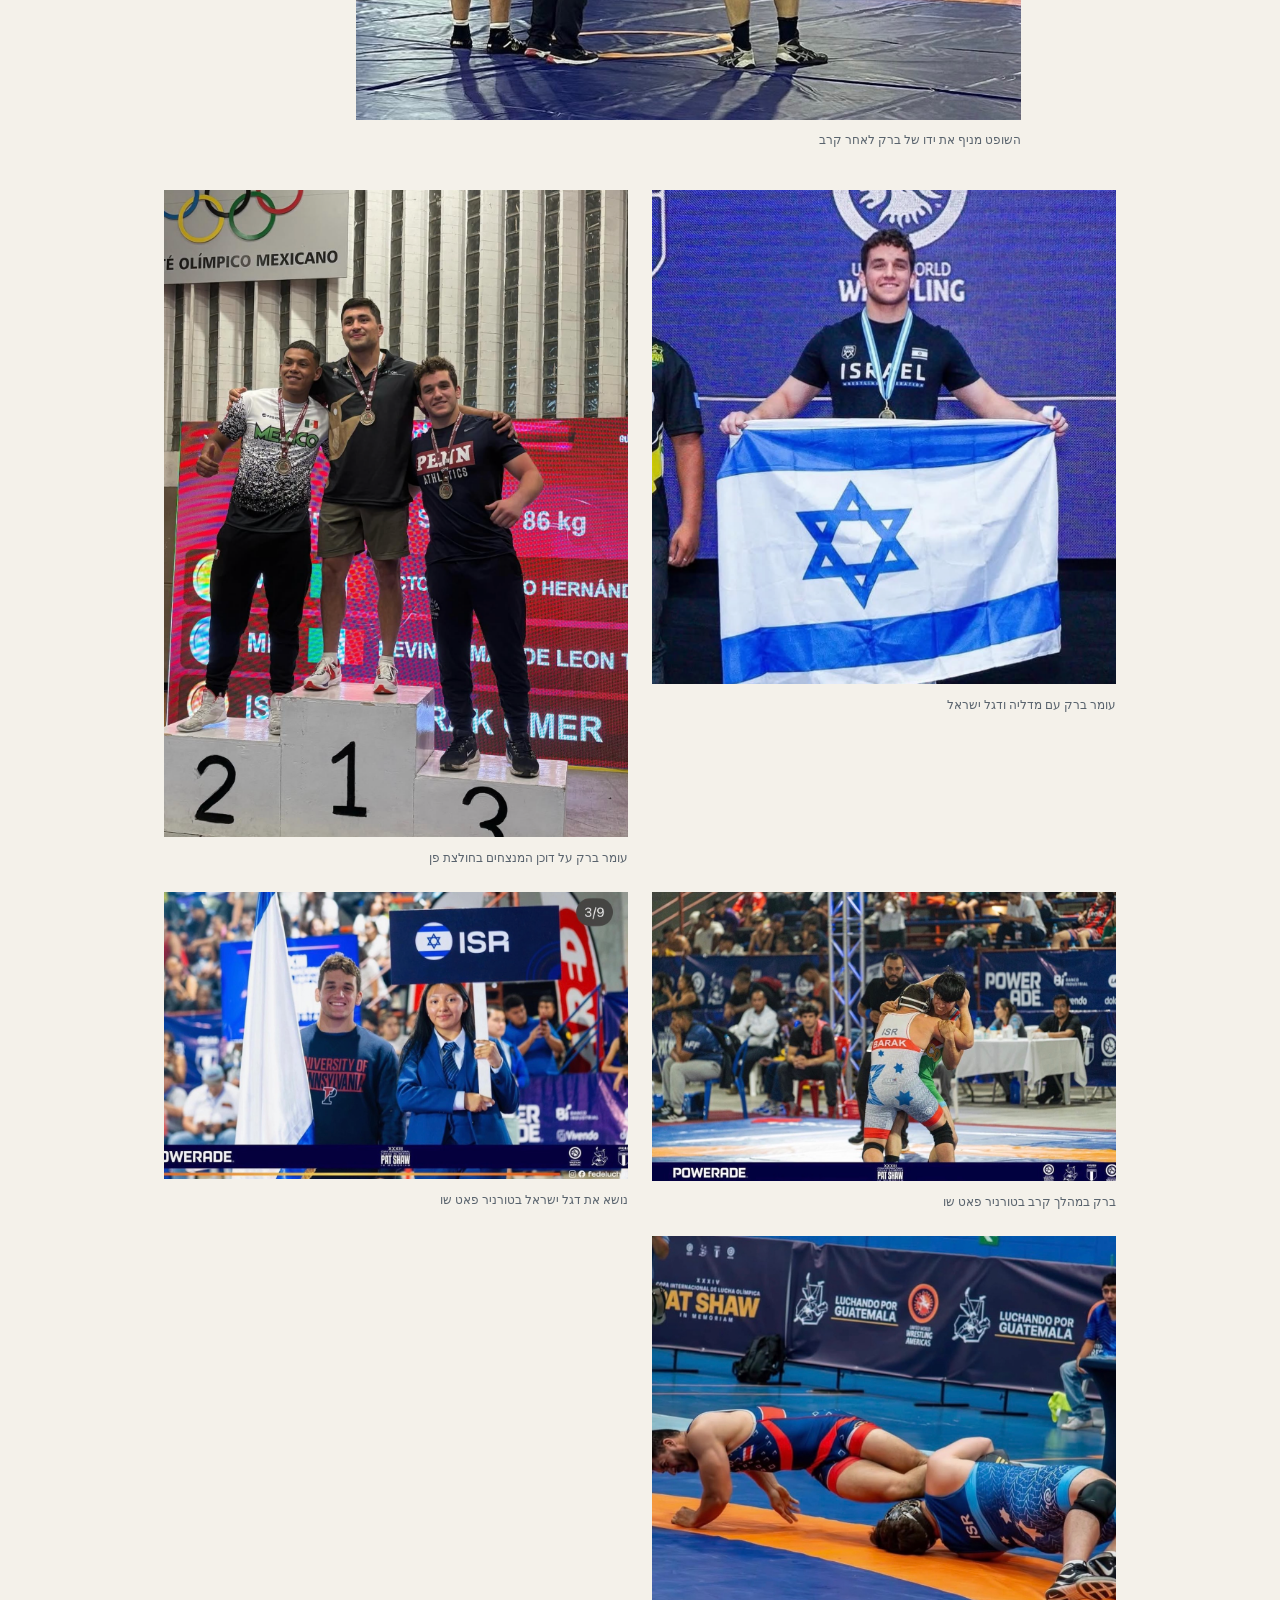
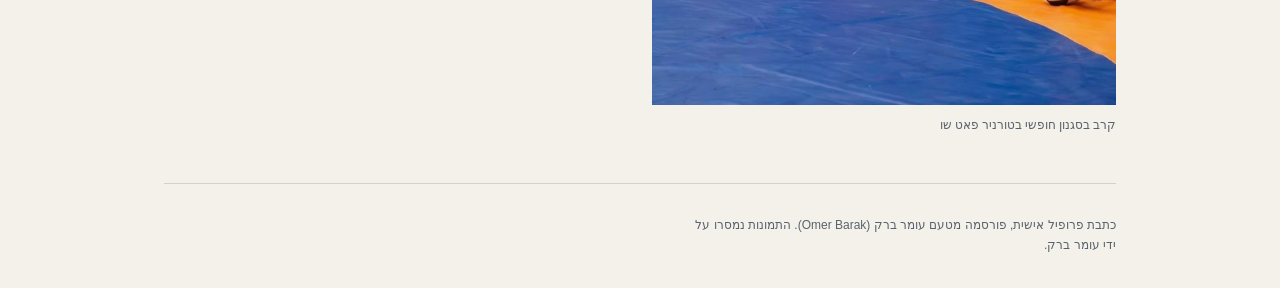
==== commit 1a4f1970: "Feature selected action photograph second in the article" ====
--- a/he/index.html
+++ b/he/index.html
@@ -2,5 +2,5 @@
 <meta charset="utf-8"><meta name="viewport" content="width=device-width,initial-scale=1"><title>עומר ברק (Omer Barak): ממזרני ההיאבקות בפלורידה לייצוג ישראל</title><meta name="description" content="אחרי שהחל את דרכו בג׳ודו ועבר להתאמן הרחק מהבית, עומר ברק הגיע לקבוצת ההיאבקות של פן וזכה במדליות בינלאומיות עבור ישראל."><meta name="robots" content="index,follow"><link rel="canonical" href="https://omerbarak2005.github.io/omer-barak-wrestling/he/"><link rel="alternate" hreflang="en" href="https://omerbarak2005.github.io/omer-barak-wrestling/"><link rel="alternate" hreflang="he" href="https://omerbarak2005.github.io/omer-barak-wrestling/he/"><link rel="alternate" hreflang="x-default" href="https://omerbarak2005.github.io/omer-barak-wrestling/">
 <meta property="og:type" content="article"><meta property="og:title" content="עומר ברק (Omer Barak): ממזרני ההיאבקות בפלורידה לייצוג ישראל"><meta property="og:description" content="אחרי שהחל את דרכו בג׳ודו ועבר להתאמן הרחק מהבית, עומר ברק הגיע לקבוצת ההיאבקות של פן וזכה במדליות בינלאומיות עבור ישראל."><meta property="og:url" content="https://omerbarak2005.github.io/omer-barak-wrestling/he/"><meta property="og:image" content="https://omerbarak2005.github.io/omer-barak-wrestling/images/omer-barak-pat-shaw-podium.jpeg"><meta property="og:image:width" content="1290"><meta property="og:image:height" content="803"><meta name="twitter:card" content="summary_large_image"><link rel="icon" href="../favicon.svg"><link rel="preconnect" href="https://fonts.googleapis.com"><link rel="preconnect" href="https://fonts.gstatic.com" crossorigin><link href="https://fonts.googleapis.com/css2?family=Libre+Baskerville:wght@400;700&family=Libre+Franklin:wght@400;500;600;700&display=swap" rel="stylesheet"><link rel="stylesheet" href="../style.css"><script type="application/ld+json">{"@context": "https://schema.org", "@type": "Article", "headline": "עומר ברק (Omer Barak): ממזרני ההיאבקות בפלורידה לייצוג ישראל", "description": "אחרי שהחל את דרכו בג׳ודו ועבר להתאמן הרחק מהבית, עומר ברק הגיע לקבוצת ההיאבקות של פן וזכה במדליות בינלאומיות עבור ישראל.", "inLanguage": "he", "datePublished": "2026-09-18", "dateModified": "2026-09-18", "mainEntityOfPage": "https://omerbarak2005.github.io/omer-barak-wrestling/he/", "about": {"@type": "Person", "name": "Omer Barak", "alternateName": "עומר ברק", "sameAs": ["https://pennathletics.com/sports/wrestling/roster/omer-barak/26127", "https://whatsmat.uww.org/daten.php?spid=5191899110E047649A017F557B4423ED"]}, "publisher": {"@type": "Person", "name": "Omer Barak"}, "image": "https://omerbarak2005.github.io/omer-barak-wrestling/images/omer-barak-pat-shaw-podium.jpeg"}</script></head>
 <body class="feature-page"><a class="skip" href="#main">דלגו לכתבה</a><div class="feature-shell"><header class="feature-masthead"><span>היאבקות / כתבת פרופיל</span><a href="../" lang="en">English</a></header>
-<main id="main"><article><header class="feature-title"><p class="feature-date">18 ביוני 2025</p><h1>עומר ברק (Omer Barak): ממזרני ההיאבקות בפלורידה לייצוג ישראל</h1><p class="feature-deck">אחרי שהחל את דרכו בג׳ודו ועבר להתאמן הרחק מהבית, עומר ברק הגיע לקבוצת ההיאבקות של פן וזכה במדליות בינלאומיות עבור ישראל.</p></header><figure class="article-photo"><a href="../images/omer-barak-pat-shaw-podium.jpeg" aria-label="עומר ברק עם דגל ישראל על דוכן המנצחים בטורניר פאט שו"><img src="../images/omer-barak-pat-shaw-podium.jpeg" alt="עומר ברק עם דגל ישראל על דוכן המנצחים בטורניר פאט שו" loading="eager" decoding="async"></a><figcaption>עומר ברק עם דגל ישראל על דוכן המנצחים בטורניר פאט שו</figcaption></figure><div class="feature-prose"><p>ביוני 2024, בגואטמלה סיטי, זכה עומר ברק (Omer Barak) במדליית זהב עבור ישראל. הוא סיים ראשון בטורניר פאט שו במשקל עד 86 ק״ג בסגנון חופשי לבוגרים. איגוד ההיאבקות האמריקאי כלל את שמו ברשימת הזוכים בדיווח שפרסם לאחר התחרות.</p><p>ברק היה אלוף ארצי בג׳ודו לפני שהחל להתאמן בהיאבקות בתיכון וזכה במדליית כסף באליפות מדינת פלורידה. הוא ידע שכדי להגיע להיאבקות במכללות ברמת NCAA Division I, עליו להשתפר עוד. השאיפה הזאת הובילה אותו ל־Lake Highland Prep בפלורידה, שם עבר להתאמן הרחק מהוריו.</p><p>בכתבה בעיתון בית הספר ממרץ 2024, ברק ייחס את התקדמותו למאמן מייק פלאצו ולתרבות האימונים של הקבוצה. השגרה כללה נסיעות לתחרויות ושיעורי בית בדרכים. מבחינתו, ההשקעה באימונים ניכרה במה שקורה על המזרן.</p><figure class="article-photo"><a href="../images/omer-barak-match.jpeg" aria-label="ברק במהלך קרב בטורניר פאט שו"><img src="../images/omer-barak-match.jpeg" alt="ברק במהלך קרב בטורניר פאט שו" loading="lazy" decoding="async"></a><figcaption>ברק במהלך קרב בטורניר פאט שו</figcaption></figure><p>בהמשך הגיע לאוניברסיטת פנסילבניה והצטרף לסגל ההיאבקות שלה. הביוגרפיה הרשמית שלו באתר פן מפרטת מאזן של 223 ניצחונות ו־38 הפסדים בתקופת התיכון, חמש זכיות בתואר All-American ושתי הופעות בגמר ארצי. אלה הישגים מתקופת התיכון.</p><p>בהמשך הגיעה ההזדמנות לייצג את ישראל, המדינה שאליה הוא קשור בשורשיו. עבור ברק, זו הייתה הזדמנות להביא לידי ביטוי את הקשר הזה ולעורר גאווה במדינה. ב־2024 השתתף באליפות אירופה עד גיל 20 בסגנון חופשי ובסגנון יווני־רומי. ב־2025 חזר לטורניר פאט שו, ורישומי איגוד ההיאבקות העולמי מתעדים זהב במשקל עד 87 ק״ג בסגנון יווני־רומי ובמשקל עד 92 ק״ג בסגנון חופשי לבוגרים.</p><p>ברק מופיע כיום בסגל ההיאבקות של פן. הפרופיל האוניברסיטאי ותוצאות התחרויות מתעדים את שני חלקי דרכו בענף: האימונים במסגרת האמריקאית והייצוג של ישראל בתחרויות בינלאומיות.</p><figure class="article-photo"><a href="../images/omer-barak-match-win.jpeg" aria-label="השופט מניף את ידו של ברק לאחר קרב"><img src="../images/omer-barak-match-win.jpeg" alt="השופט מניף את ידו של ברק לאחר קרב" loading="lazy" decoding="async"></a><figcaption>השופט מניף את ידו של ברק לאחר קרב</figcaption></figure></div><section class="article-gallery" aria-label="תמונות מהתחרויות"><figure class="article-photo"><a href="../images/omer-barak-israel.png" aria-label="עומר ברק עם מדליה ודגל ישראל"><img src="../images/omer-barak-israel.png" alt="עומר ברק עם מדליה ודגל ישראל" loading="lazy" decoding="async"></a><figcaption>עומר ברק עם מדליה ודגל ישראל</figcaption></figure><figure class="article-photo"><a href="../images/omer-barak-podium.png" aria-label="עומר ברק על דוכן המנצחים בחולצת פן"><img src="../images/omer-barak-podium.png" alt="עומר ברק על דוכן המנצחים בחולצת פן" loading="lazy" decoding="async"></a><figcaption>עומר ברק על דוכן המנצחים בחולצת פן</figcaption></figure><figure class="article-photo"><a href="../images/omer-barak-freestyle.png" aria-label="מתחרה במדי ישראל בטורניר פאט שו"><img src="../images/omer-barak-freestyle.png" alt="מתחרה במדי ישראל בטורניר פאט שו" loading="lazy" decoding="async"></a><figcaption>מתחרה במדי ישראל בטורניר פאט שו</figcaption></figure><figure class="article-photo"><a href="../images/omer-barak-flag-bearer.jpeg" aria-label="נושא את דגל ישראל בטורניר פאט שו"><img src="../images/omer-barak-flag-bearer.jpeg" alt="נושא את דגל ישראל בטורניר פאט שו" loading="lazy" decoding="async"></a><figcaption>נושא את דגל ישראל בטורניר פאט שו</figcaption></figure><figure class="article-photo"><a href="../images/omer-barak-on-the-mat.jpeg" aria-label="קרב בסגנון חופשי בטורניר פאט שו"><img src="../images/omer-barak-on-the-mat.jpeg" alt="קרב בסגנון חופשי בטורניר פאט שו" loading="lazy" decoding="async"></a><figcaption>קרב בסגנון חופשי בטורניר פאט שו</figcaption></figure></section></article></main>
+<main id="main"><article><header class="feature-title"><p class="feature-date">18 ביוני 2025</p><h1>עומר ברק (Omer Barak): ממזרני ההיאבקות בפלורידה לייצוג ישראל</h1><p class="feature-deck">אחרי שהחל את דרכו בג׳ודו ועבר להתאמן הרחק מהבית, עומר ברק הגיע לקבוצת ההיאבקות של פן וזכה במדליות בינלאומיות עבור ישראל.</p></header><figure class="article-photo"><a href="../images/omer-barak-pat-shaw-podium.jpeg" aria-label="עומר ברק עם דגל ישראל על דוכן המנצחים בטורניר פאט שו"><img src="../images/omer-barak-pat-shaw-podium.jpeg" alt="עומר ברק עם דגל ישראל על דוכן המנצחים בטורניר פאט שו" loading="eager" decoding="async"></a><figcaption>עומר ברק עם דגל ישראל על דוכן המנצחים בטורניר פאט שו</figcaption></figure><div class="feature-prose"><p>ביוני 2024, בגואטמלה סיטי, זכה עומר ברק (Omer Barak) במדליית זהב עבור ישראל. הוא סיים ראשון בטורניר פאט שו במשקל עד 86 ק״ג בסגנון חופשי לבוגרים. איגוד ההיאבקות האמריקאי כלל את שמו ברשימת הזוכים בדיווח שפרסם לאחר התחרות.</p><p>ברק היה אלוף ארצי בג׳ודו לפני שהחל להתאמן בהיאבקות בתיכון וזכה במדליית כסף באליפות מדינת פלורידה. הוא ידע שכדי להגיע להיאבקות במכללות ברמת NCAA Division I, עליו להשתפר עוד. השאיפה הזאת הובילה אותו ל־Lake Highland Prep בפלורידה, שם עבר להתאמן הרחק מהוריו.</p><p>בכתבה בעיתון בית הספר ממרץ 2024, ברק ייחס את התקדמותו למאמן מייק פלאצו ולתרבות האימונים של הקבוצה. השגרה כללה נסיעות לתחרויות ושיעורי בית בדרכים. מבחינתו, ההשקעה באימונים ניכרה במה שקורה על המזרן.</p><figure class="article-photo"><a href="../images/omer-barak-freestyle.png" aria-label="מתחרה במדי ישראל בטורניר פאט שו"><img src="../images/omer-barak-freestyle.png" alt="מתחרה במדי ישראל בטורניר פאט שו" loading="lazy" decoding="async"></a><figcaption>מתחרה במדי ישראל בטורניר פאט שו</figcaption></figure><p>בהמשך הגיע לאוניברסיטת פנסילבניה והצטרף לסגל ההיאבקות שלה. הביוגרפיה הרשמית שלו באתר פן מפרטת מאזן של 223 ניצחונות ו־38 הפסדים בתקופת התיכון, חמש זכיות בתואר All-American ושתי הופעות בגמר ארצי. אלה הישגים מתקופת התיכון.</p><p>בהמשך הגיעה ההזדמנות לייצג את ישראל, המדינה שאליה הוא קשור בשורשיו. עבור ברק, זו הייתה הזדמנות להביא לידי ביטוי את הקשר הזה ולעורר גאווה במדינה. ב־2024 השתתף באליפות אירופה עד גיל 20 בסגנון חופשי ובסגנון יווני־רומי. ב־2025 חזר לטורניר פאט שו, ורישומי איגוד ההיאבקות העולמי מתעדים זהב במשקל עד 87 ק״ג בסגנון יווני־רומי ובמשקל עד 92 ק״ג בסגנון חופשי לבוגרים.</p><p>ברק מופיע כיום בסגל ההיאבקות של פן. הפרופיל האוניברסיטאי ותוצאות התחרויות מתעדים את שני חלקי דרכו בענף: האימונים במסגרת האמריקאית והייצוג של ישראל בתחרויות בינלאומיות.</p><figure class="article-photo"><a href="../images/omer-barak-match-win.jpeg" aria-label="השופט מניף את ידו של ברק לאחר קרב"><img src="../images/omer-barak-match-win.jpeg" alt="השופט מניף את ידו של ברק לאחר קרב" loading="lazy" decoding="async"></a><figcaption>השופט מניף את ידו של ברק לאחר קרב</figcaption></figure></div><section class="article-gallery" aria-label="תמונות מהתחרויות"><figure class="article-photo"><a href="../images/omer-barak-israel.png" aria-label="עומר ברק עם מדליה ודגל ישראל"><img src="../images/omer-barak-israel.png" alt="עומר ברק עם מדליה ודגל ישראל" loading="lazy" decoding="async"></a><figcaption>עומר ברק עם מדליה ודגל ישראל</figcaption></figure><figure class="article-photo"><a href="../images/omer-barak-podium.png" aria-label="עומר ברק על דוכן המנצחים בחולצת פן"><img src="../images/omer-barak-podium.png" alt="עומר ברק על דוכן המנצחים בחולצת פן" loading="lazy" decoding="async"></a><figcaption>עומר ברק על דוכן המנצחים בחולצת פן</figcaption></figure><figure class="article-photo"><a href="../images/omer-barak-match.jpeg" aria-label="ברק במהלך קרב בטורניר פאט שו"><img src="../images/omer-barak-match.jpeg" alt="ברק במהלך קרב בטורניר פאט שו" loading="lazy" decoding="async"></a><figcaption>ברק במהלך קרב בטורניר פאט שו</figcaption></figure><figure class="article-photo"><a href="../images/omer-barak-flag-bearer.jpeg" aria-label="נושא את דגל ישראל בטורניר פאט שו"><img src="../images/omer-barak-flag-bearer.jpeg" alt="נושא את דגל ישראל בטורניר פאט שו" loading="lazy" decoding="async"></a><figcaption>נושא את דגל ישראל בטורניר פאט שו</figcaption></figure><figure class="article-photo"><a href="../images/omer-barak-on-the-mat.jpeg" aria-label="קרב בסגנון חופשי בטורניר פאט שו"><img src="../images/omer-barak-on-the-mat.jpeg" alt="קרב בסגנון חופשי בטורניר פאט שו" loading="lazy" decoding="async"></a><figcaption>קרב בסגנון חופשי בטורניר פאט שו</figcaption></figure></section></article></main>
 <footer class="feature-footer"><p>כתבת פרופיל אישית, פורסמה מטעם עומר ברק (Omer Barak). התמונות נמסרו על ידי עומר ברק.</p></footer></div></body></html>
